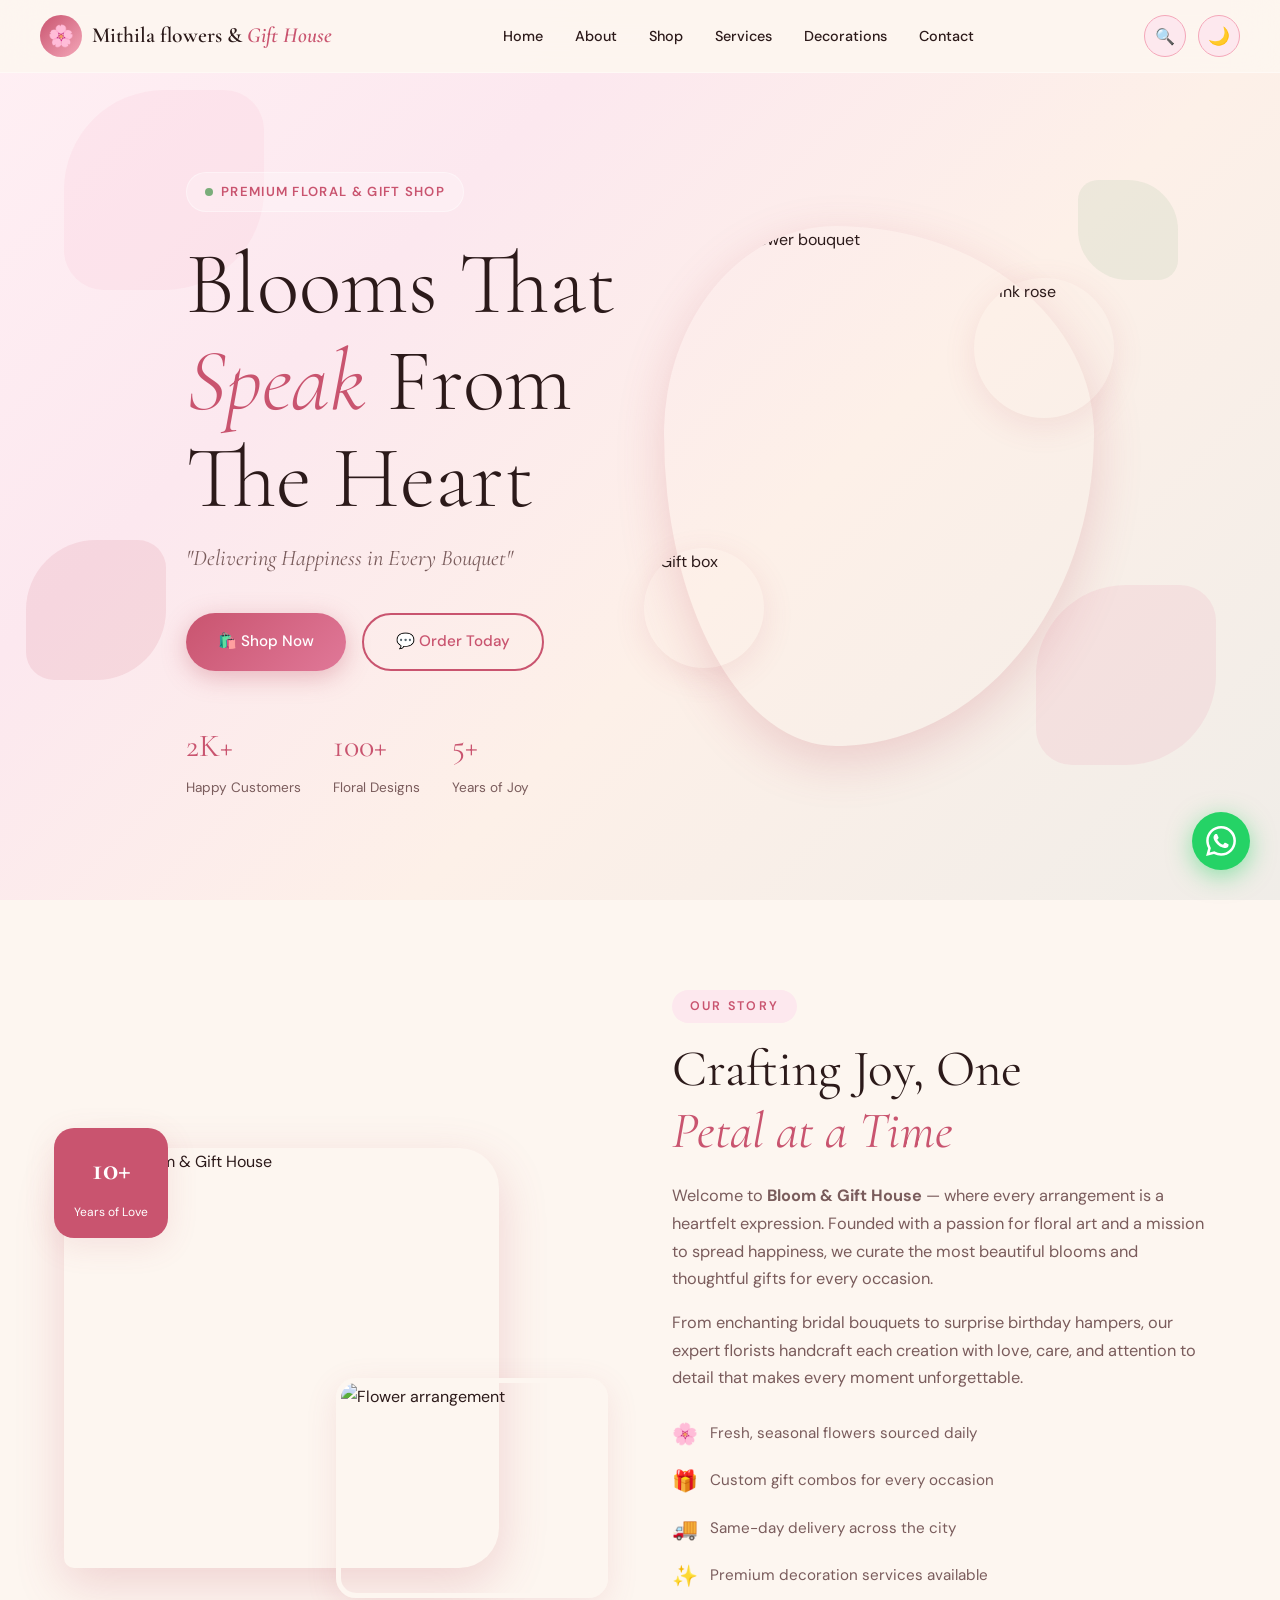
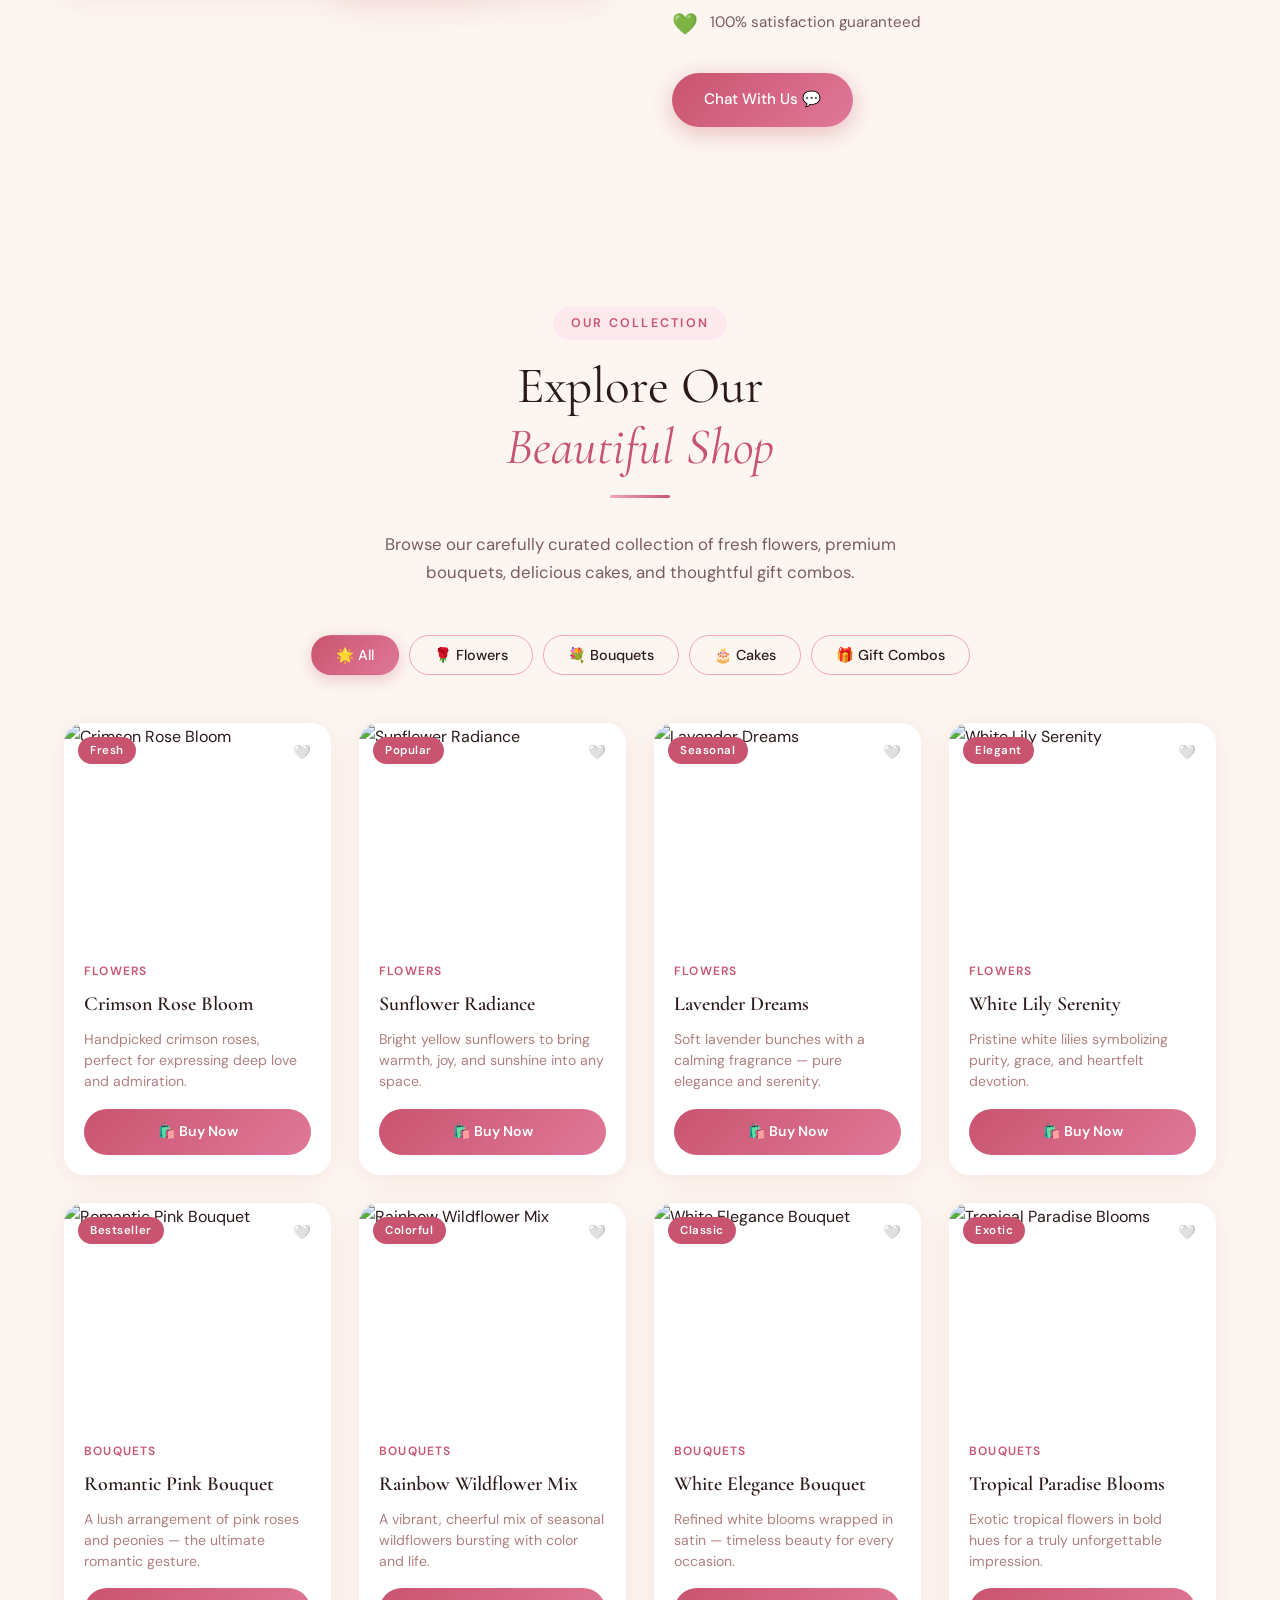
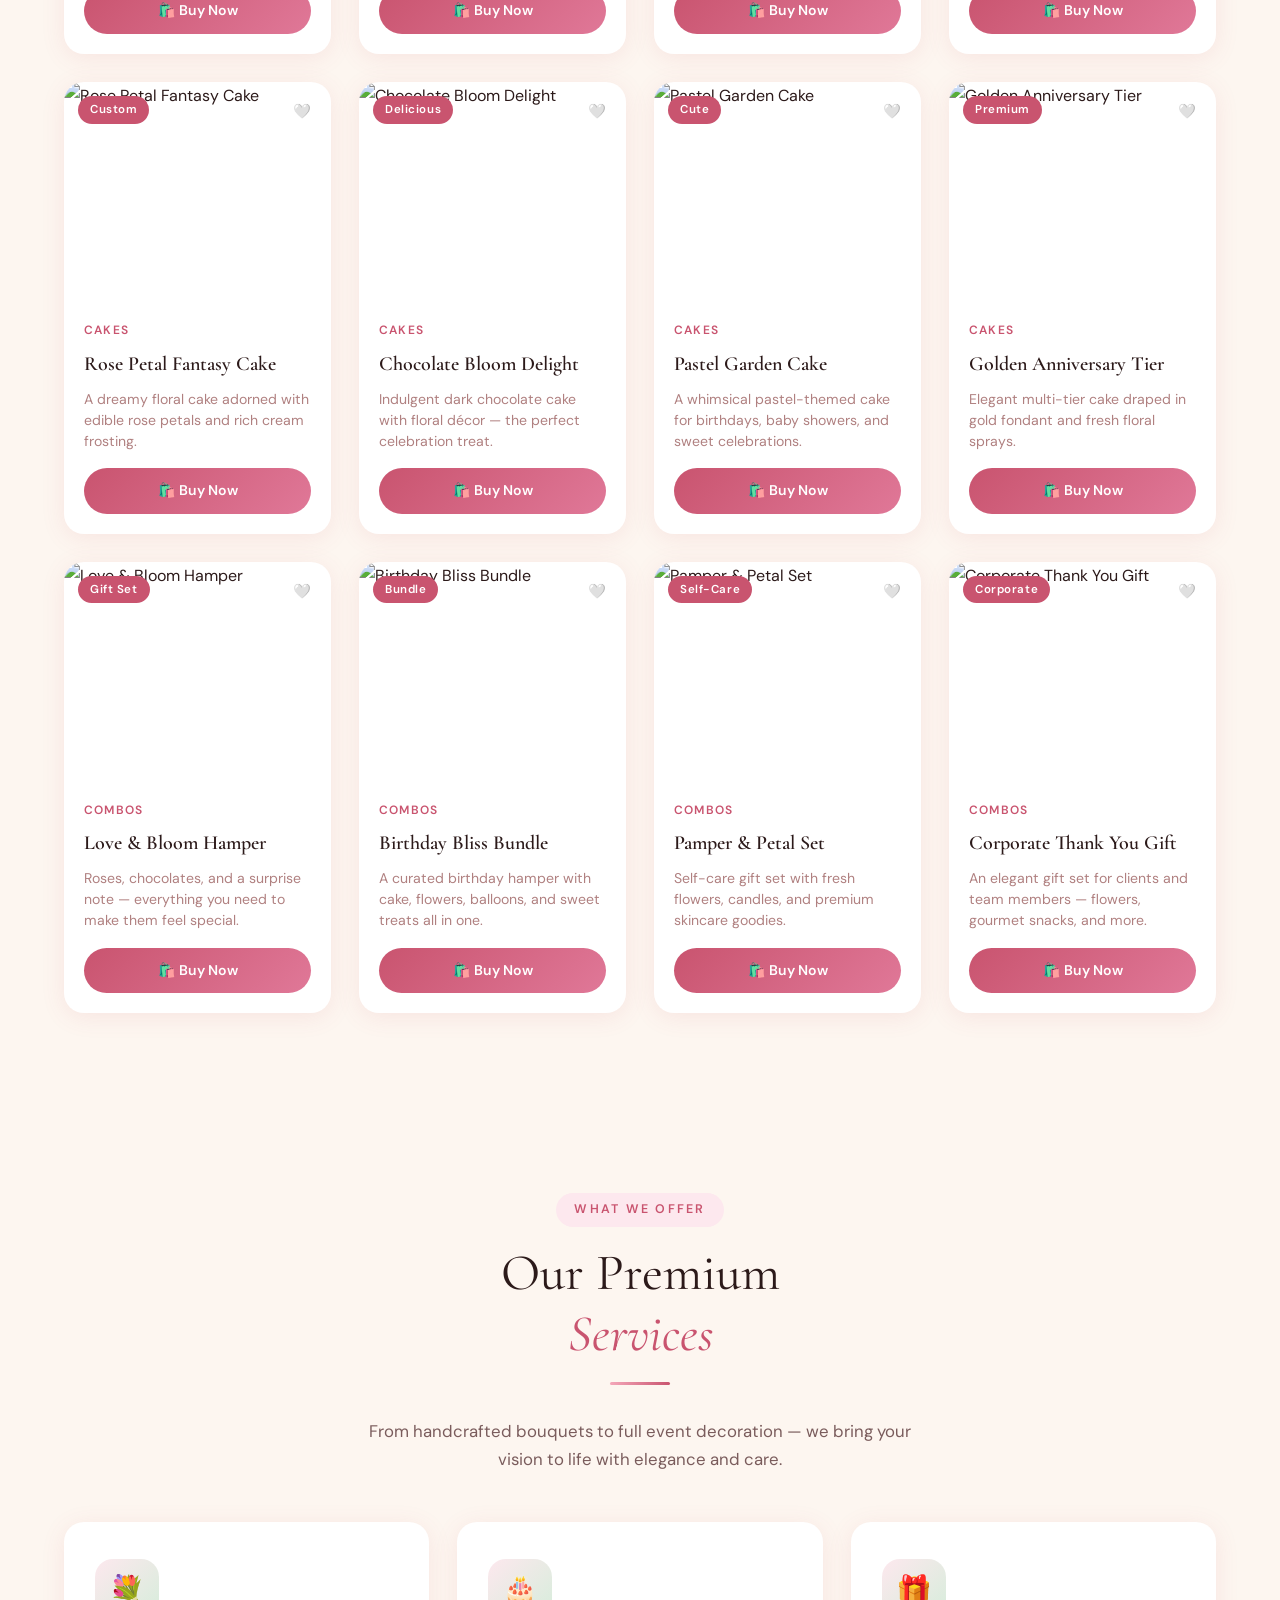
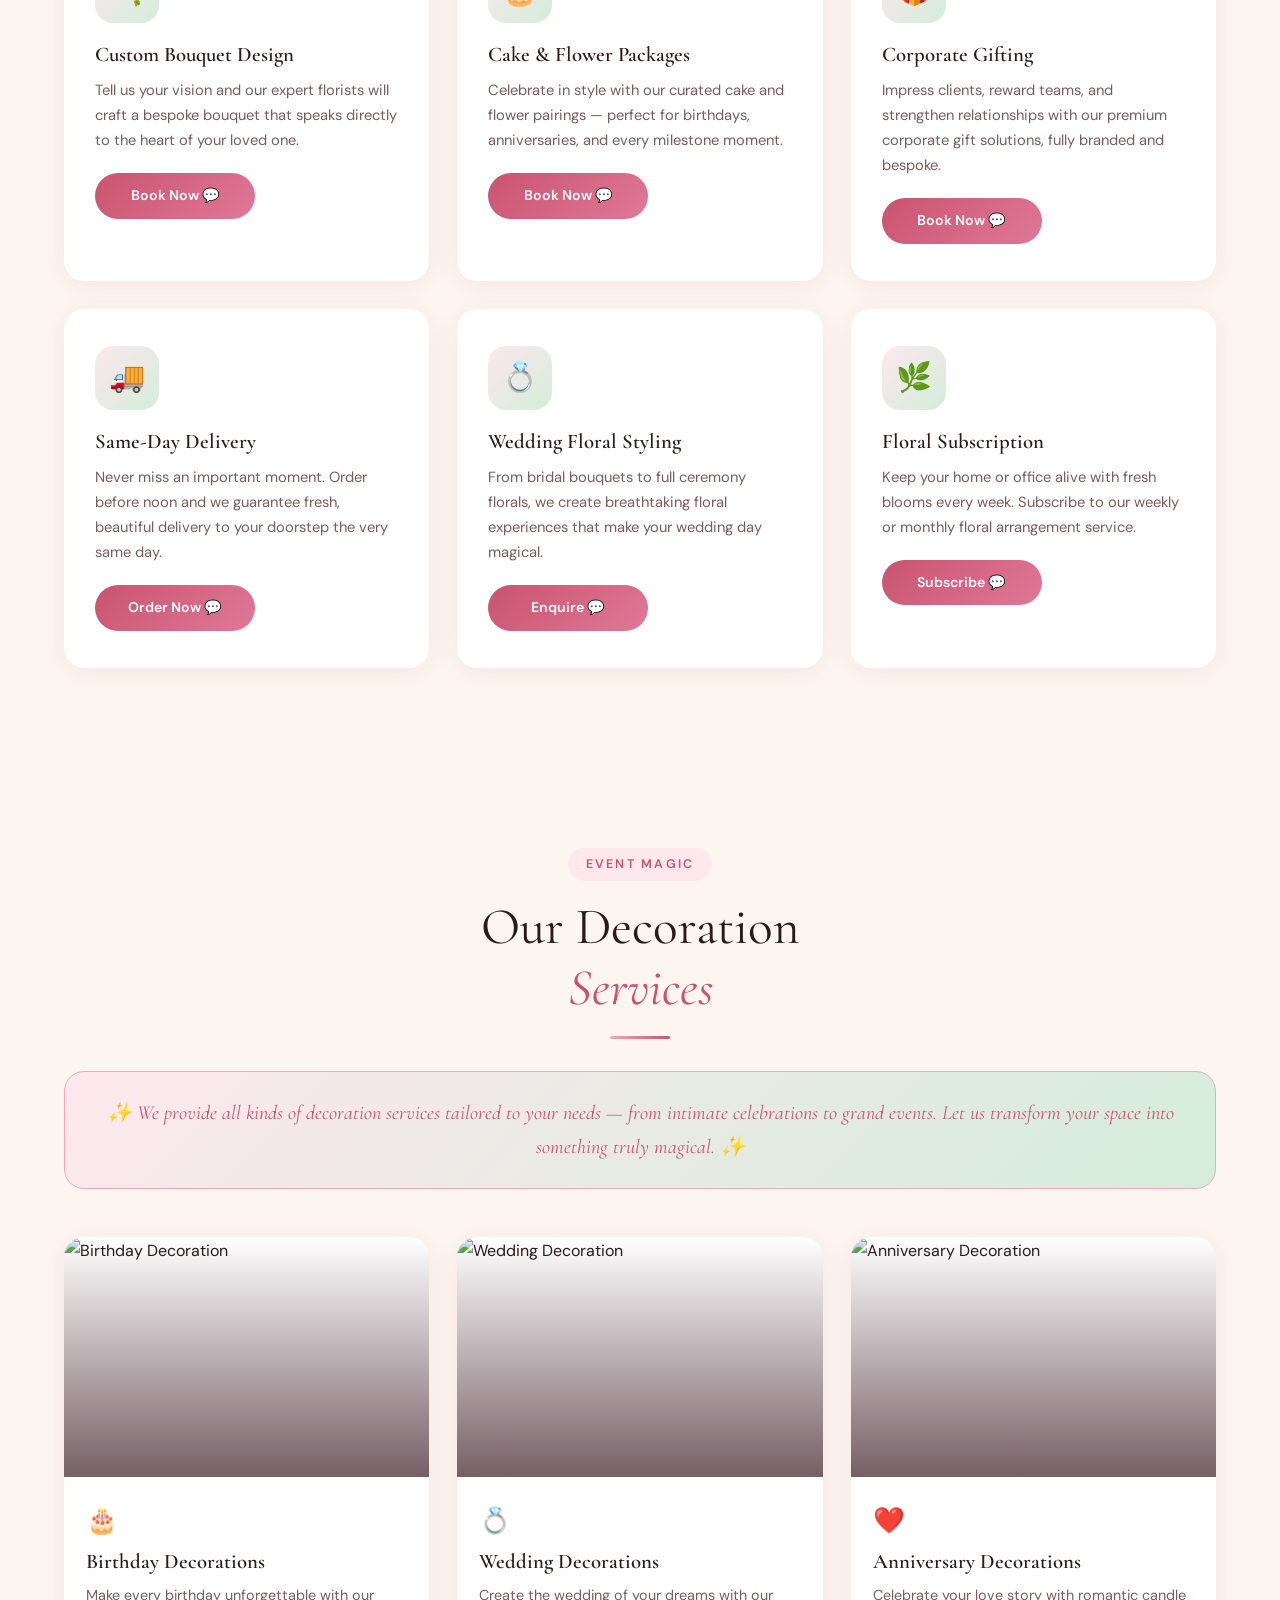
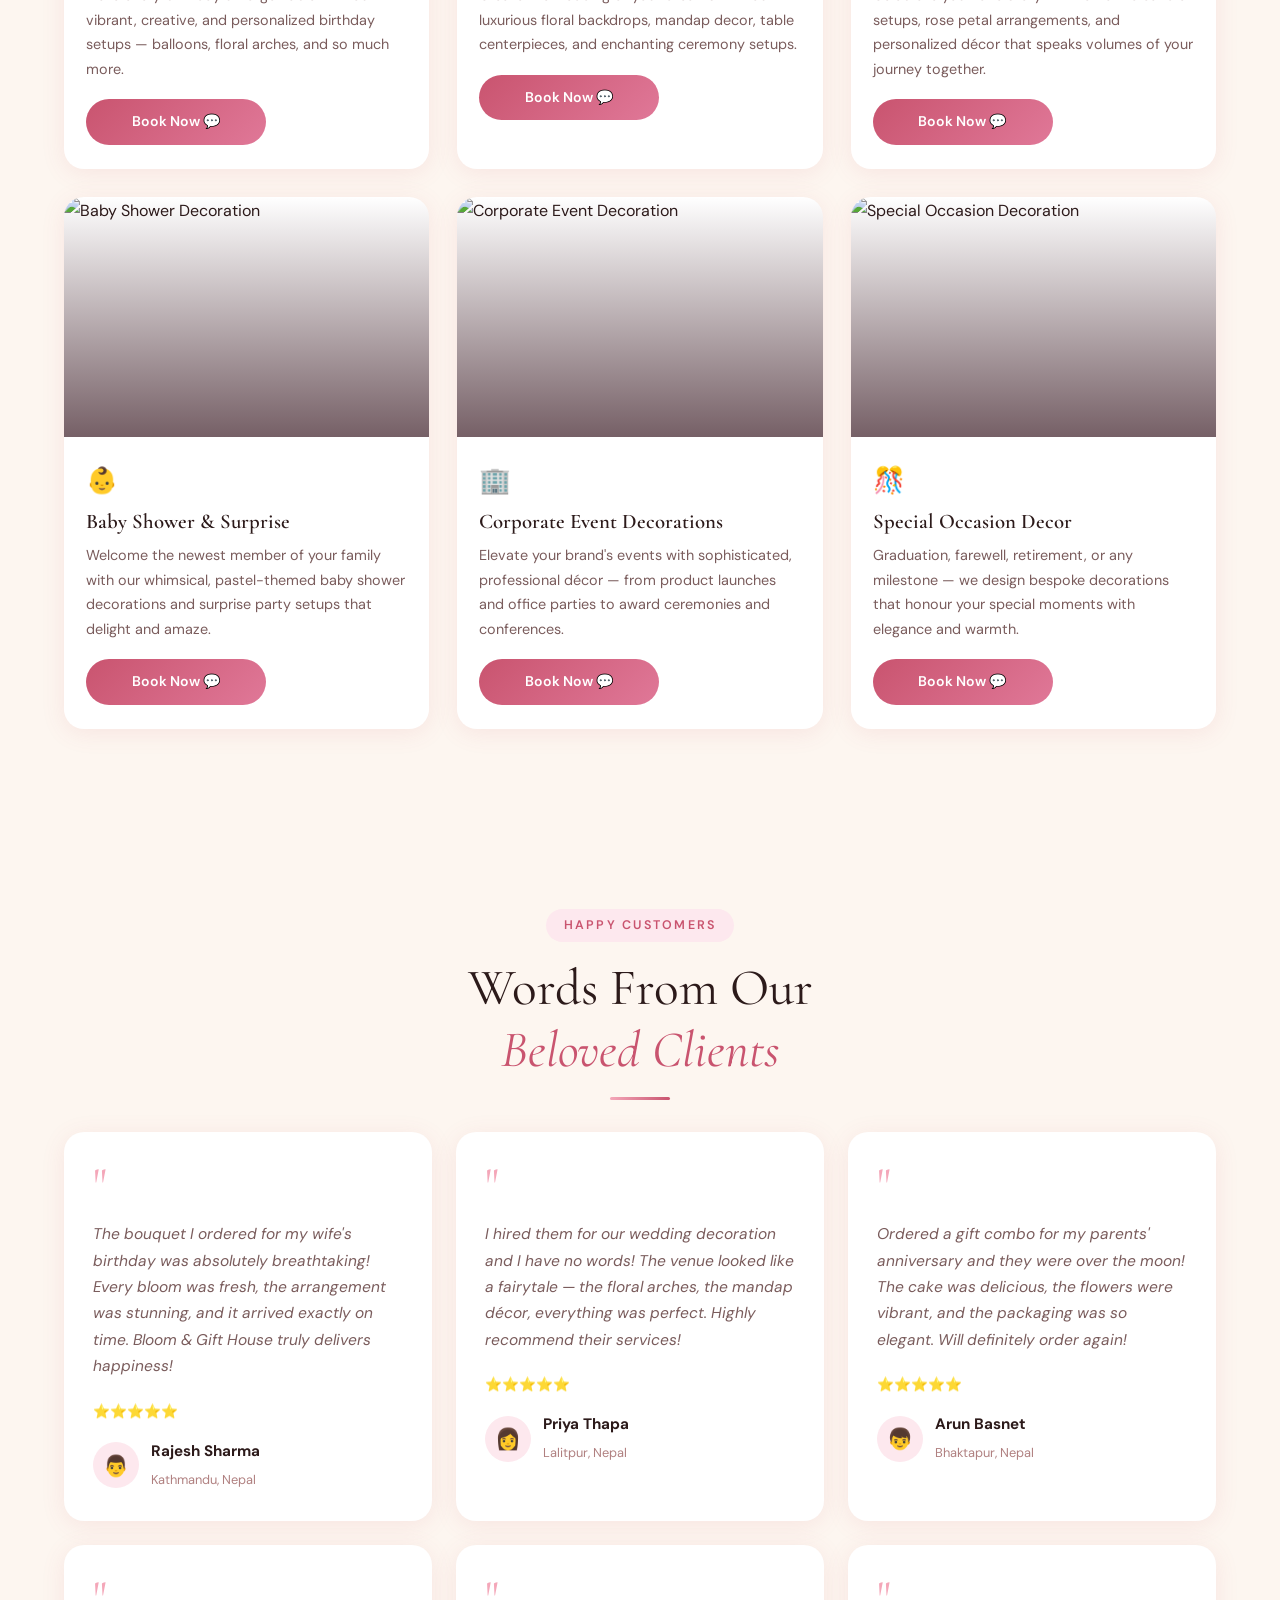
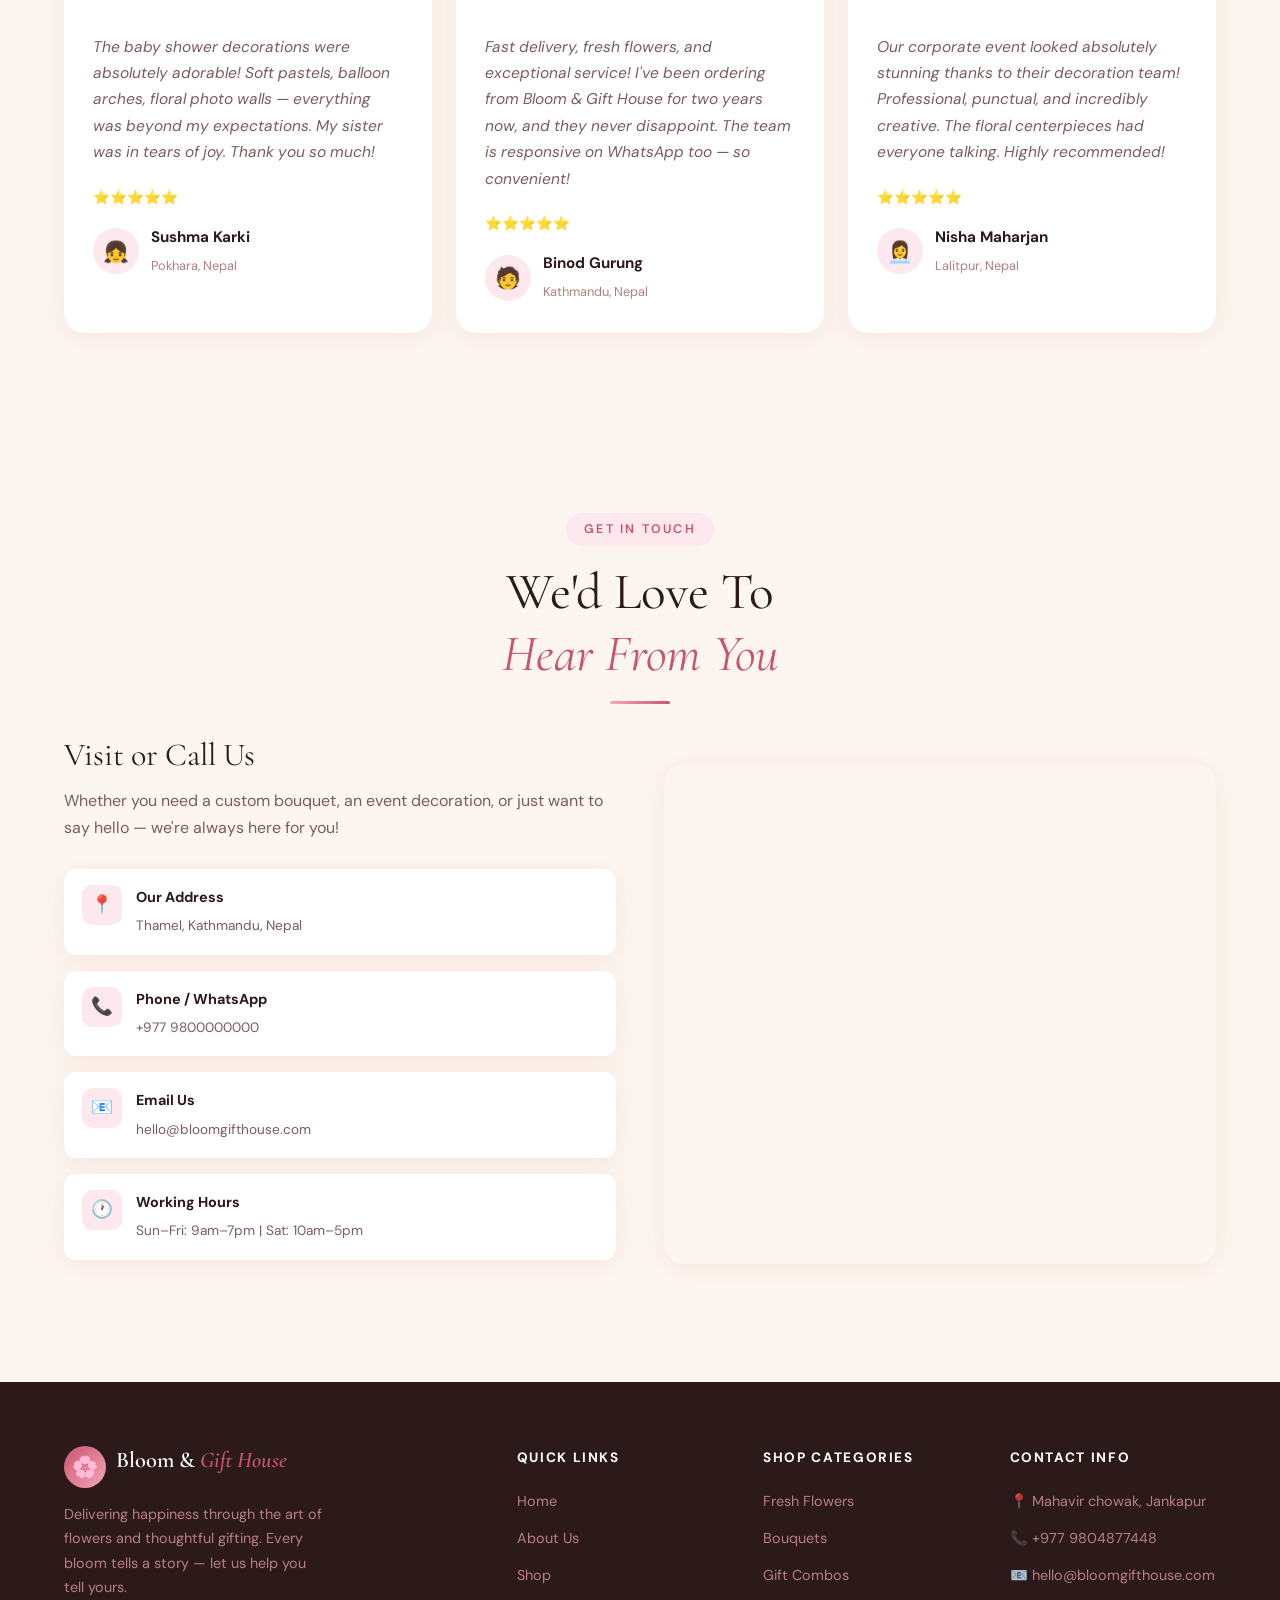
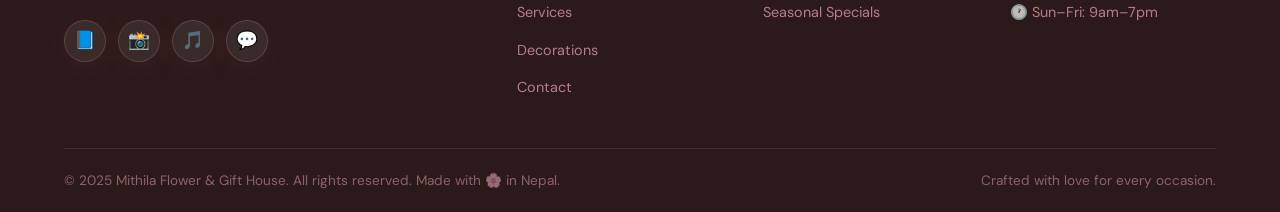
==== index.html @ 3cdea863 "Create index.html" ====
<!DOCTYPE html>
<html lang="en" data-theme="light">
<head>
<meta charset="UTF-8">
<meta name="viewport" content="width=device-width, initial-scale=1.0">
<meta name="description" content="Bloom & Gift House – Premium flowers, bouquets, cakes, gift combos, and decoration services. Delivering Happiness in Every Bouquet.">
<meta name="keywords" content="flowers, bouquets, gifts, cakes, decoration, birthday, wedding, anniversary, Nepal">
<meta name="author" content="Bloom & Gift House">
<title>Bloom & Gift House | Delivering Happiness in Every Bouquet</title>
<link rel="preconnect" href="https://fonts.googleapis.com">
<link href="https://fonts.googleapis.com/css2?family=Cormorant+Garamond:ital,wght@0,300;0,400;0,600;1,300;1,400&family=DM+Sans:wght@300;400;500;600&display=swap" rel="stylesheet">
<style>
/* ========== CSS VARIABLES ========== */
:root {
  --pink: #f4a7b9;
  --pink-dark: #e07898;
  --pink-light: #fde8ee;
  --rose: #c9546f;
  --rose-deep: #a03050;
  --green: #7aad7a;
  --green-light: #d4edda;
  --green-dark: #4e8b4e;
  --cream: #fdf6f0;
  --white: #ffffff;
  --text: #2c1a1a;
  --text-muted: #7a5c5c;
  --text-light: #b08080;
  --glass: rgba(255,255,255,0.25);
  --glass-border: rgba(255,255,255,0.4);
  --shadow-soft: 0 8px 32px rgba(192,80,100,0.12);
  --shadow-card: 0 4px 24px rgba(192,80,100,0.10);
  --shadow-hover: 0 16px 48px rgba(192,80,100,0.22);
  --radius: 20px;
  --radius-sm: 12px;
  --transition: 0.35s cubic-bezier(0.4,0,0.2,1);
  --nav-bg: rgba(253,246,240,0.88);
  --section-bg: #fdf6f0;
  --card-bg: #ffffff;
  --footer-bg: #2c1a1a;
  --footer-text: #f4a7b9;
  --input-bg: #fff;
  --input-border: #f4a7b9;
}
[data-theme="dark"] {
  --cream: #1a0f0f;
  --white: #231515;
  --text: #fde8ee;
  --text-muted: #e0b0b8;
  --text-light: #c08080;
  --glass: rgba(40,10,20,0.45);
  --glass-border: rgba(244,167,185,0.18);
  --shadow-soft: 0 8px 32px rgba(0,0,0,0.4);
  --shadow-card: 0 4px 24px rgba(0,0,0,0.35);
  --shadow-hover: 0 16px 48px rgba(0,0,0,0.5);
  --nav-bg: rgba(26,15,15,0.92);
  --section-bg: #1e1010;
  --card-bg: #2a1515;
  --footer-bg: #100808;
  --footer-text: #f4a7b9;
  --input-bg: #2a1515;
  --input-border: #c9546f;
  --pink-light: #3a1520;
  --green-light: #1a2e1a;
}

/* ========== RESET & BASE ========== */
*, *::before, *::after { box-sizing: border-box; margin: 0; padding: 0; }
html { scroll-behavior: smooth; font-size: 16px; }
body {
  font-family: 'DM Sans', sans-serif;
  background: var(--cream);
  color: var(--text);
  line-height: 1.7;
  transition: background var(--transition), color var(--transition);
  overflow-x: hidden;
}
img { max-width: 100%; height: auto; display: block; }
a { text-decoration: none; color: inherit; }
button { cursor: pointer; border: none; outline: none; font-family: inherit; }

/* ========== TYPOGRAPHY ========== */
h1,h2,h3,h4 { font-family: 'Cormorant Garamond', serif; line-height: 1.2; }
h1 { font-size: clamp(2.8rem, 7vw, 5.5rem); font-weight: 300; }
h2 { font-size: clamp(2rem, 4vw, 3.2rem); font-weight: 400; }
h3 { font-size: clamp(1.4rem, 2.5vw, 2rem); font-weight: 400; }
h4 { font-size: 1.2rem; font-weight: 600; }
p { font-size: 1rem; color: var(--text-muted); }

/* ========== SECTION UTILS ========== */
.section { padding: 90px 0; background: var(--section-bg); transition: background var(--transition); }
.section-alt { background: var(--cream); }
.container { max-width: 1200px; margin: 0 auto; padding: 0 24px; }
.section-tag {
  display: inline-block;
  font-family: 'DM Sans', sans-serif;
  font-size: 0.78rem;
  font-weight: 600;
  letter-spacing: 0.18em;
  text-transform: uppercase;
  color: var(--rose);
  background: var(--pink-light);
  padding: 6px 18px;
  border-radius: 50px;
  margin-bottom: 16px;
}
.section-title { margin-bottom: 16px; }
.section-sub { font-size: 1.05rem; color: var(--text-muted); max-width: 560px; margin: 0 auto 48px; text-align: center; }
.text-center { text-align: center; }
.divider {
  width: 60px; height: 3px;
  background: linear-gradient(90deg, var(--pink), var(--rose));
  border-radius: 2px;
  margin: 16px auto 32px;
}

/* ========== BUTTONS ========== */
.btn {
  display: inline-flex; align-items: center; gap: 8px;
  padding: 14px 32px;
  border-radius: 50px;
  font-family: 'DM Sans', sans-serif;
  font-size: 0.95rem;
  font-weight: 500;
  transition: all var(--transition);
  cursor: pointer;
  border: none;
  white-space: nowrap;
}
.btn-primary {
  background: linear-gradient(135deg, var(--rose), var(--pink-dark));
  color: #fff;
  box-shadow: 0 6px 24px rgba(192,80,100,0.35);
}
.btn-primary:hover {
  transform: translateY(-3px);
  box-shadow: 0 12px 36px rgba(192,80,100,0.45);
}
.btn-outline {
  background: transparent;
  border: 2px solid rgba(255,255,255,0.7);
  color: #fff;
}
.btn-outline:hover {
  background: rgba(255,255,255,0.15);
  transform: translateY(-3px);
}
.btn-green {
  background: linear-gradient(135deg, var(--green-dark), var(--green));
  color: #fff;
  box-shadow: 0 6px 20px rgba(78,139,78,0.3);
}
.btn-green:hover { transform: translateY(-3px); box-shadow: 0 10px 30px rgba(78,139,78,0.4); }

/* ========== NAVBAR ========== */
#navbar {
  position: fixed; top: 0; left: 0; right: 0; z-index: 1000;
  background: var(--nav-bg);
  backdrop-filter: blur(20px);
  -webkit-backdrop-filter: blur(20px);
  border-bottom: 1px solid var(--glass-border);
  transition: all var(--transition);
  padding: 0 24px;
}
.nav-inner {
  max-width: 1200px; margin: 0 auto;
  display: flex; align-items: center; justify-content: space-between;
  height: 72px;
}
.nav-logo {
  display: flex; align-items: center; gap: 10px;
}
.nav-logo-icon {
  width: 42px; height: 42px;
  background: linear-gradient(135deg, var(--rose), var(--pink));
  border-radius: 50%;
  display: flex; align-items: center; justify-content: center;
  font-size: 1.3rem;
}
.nav-logo-text {
  font-family: 'Cormorant Garamond', serif;
  font-size: 1.35rem; font-weight: 600;
  line-height: 1.1;
}
.nav-logo-text span { color: var(--rose); font-style: italic; }
.nav-links {
  display: flex; align-items: center; gap: 4px;
  list-style: none;
}
.nav-links a {
  display: block; padding: 8px 14px;
  font-size: 0.9rem; font-weight: 500;
  color: var(--text);
  border-radius: 8px;
  transition: all 0.2s;
  position: relative;
}
.nav-links a::after {
  content: ''; position: absolute;
  bottom: 4px; left: 50%; right: 50%;
  height: 2px; background: var(--rose);
  border-radius: 1px;
  transition: all 0.25s;
}
.nav-links a:hover::after { left: 14px; right: 14px; }
.nav-links a:hover { color: var(--rose); }
.nav-actions { display: flex; align-items: center; gap: 12px; }
.theme-toggle {
  width: 42px; height: 42px;
  border-radius: 50%;
  border: 1.5px solid var(--pink);
  background: var(--pink-light);
  color: var(--rose);
  font-size: 1.1rem;
  display: flex; align-items: center; justify-content: center;
  transition: all 0.2s;
}
.theme-toggle:hover { background: var(--pink); color: #fff; transform: rotate(20deg); }
.nav-search-btn {
  width: 42px; height: 42px;
  border-radius: 50%;
  border: 1.5px solid var(--pink);
  background: var(--pink-light);
  color: var(--rose);
  font-size: 1rem;
  display: flex; align-items: center; justify-content: center;
  transition: all 0.2s;
}
.nav-search-btn:hover { background: var(--rose); color: #fff; }
.hamburger {
  display: none;
  flex-direction: column; gap: 5px;
  width: 36px; padding: 6px;
  background: none; border: none;
  cursor: pointer;
}
.hamburger span {
  display: block; height: 2px; background: var(--text);
  border-radius: 1px; transition: all 0.3s;
}
.mobile-menu {
  display: none;
  flex-direction: column;
  background: var(--nav-bg);
  backdrop-filter: blur(20px);
  border-top: 1px solid var(--glass-border);
  padding: 16px 24px 20px;
  gap: 4px;
}
.mobile-menu a {
  padding: 10px 0;
  font-size: 1rem; font-weight: 500;
  color: var(--text);
  border-bottom: 1px solid var(--pink-light);
}
.mobile-menu.open { display: flex; }

/* ========== SEARCH OVERLAY ========== */
.search-overlay {
  position: fixed; inset: 0; z-index: 2000;
  background: rgba(44,26,26,0.75);
  backdrop-filter: blur(8px);
  display: flex; align-items: flex-start; justify-content: center;
  padding-top: 120px;
  opacity: 0; pointer-events: none;
  transition: opacity 0.3s;
}
.search-overlay.open { opacity: 1; pointer-events: all; }
.search-box {
  background: var(--card-bg);
  border-radius: var(--radius);
  padding: 32px;
  width: 90%; max-width: 600px;
  box-shadow: var(--shadow-hover);
  transform: translateY(-20px);
  transition: transform 0.3s;
}
.search-overlay.open .search-box { transform: translateY(0); }
.search-box h3 { margin-bottom: 16px; color: var(--text); font-size: 1.6rem; }
.search-input-wrap { position: relative; }
.search-input-wrap input {
  width: 100%; padding: 14px 50px 14px 20px;
  border: 2px solid var(--input-border);
  border-radius: 50px;
  background: var(--input-bg);
  color: var(--text);
  font-size: 1rem; font-family: inherit;
  outline: none;
  transition: border 0.2s;
}
.search-input-wrap input:focus { border-color: var(--rose); }
.search-input-wrap button {
  position: absolute; right: 6px; top: 50%; transform: translateY(-50%);
  background: var(--rose); color: #fff;
  border: none; border-radius: 50%;
  width: 38px; height: 38px;
  display: flex; align-items: center; justify-content: center;
}
.search-close {
  display: block; margin: 16px auto 0;
  background: var(--pink-light); color: var(--rose);
  border: none; border-radius: 50px;
  padding: 8px 24px; font-size: 0.9rem;
  font-family: inherit; cursor: pointer;
}

/* ========== HERO ========== */
#hero {
  min-height: 100vh;
  position: relative;
  display: flex; align-items: center;
  overflow: hidden;
  padding-top: 72px;
}
.hero-bg {
  position: absolute; inset: 0;
  background: linear-gradient(135deg, #fff0f4 0%, #fce8ef 30%, #fdf0e8 60%, #f0ede8 100%);
  z-index: 0;
}
[data-theme="dark"] .hero-bg {
  background: linear-gradient(135deg, #2a0f18 0%, #1e0c14 40%, #1a0f0a 100%);
}
.hero-petal {
  position: absolute;
  border-radius: 50% 20% 50% 20%;
  opacity: 0.12;
  animation: float 8s ease-in-out infinite;
}
.hero-petal:nth-child(1) { width: 200px; height: 200px; background: var(--pink); top: 10%; left: 5%; animation-delay: 0s; }
.hero-petal:nth-child(2) { width: 140px; height: 140px; background: var(--rose); top: 60%; left: 2%; animation-delay: 2s; }
.hero-petal:nth-child(3) { width: 100px; height: 100px; background: var(--green); top: 20%; right: 8%; animation-delay: 1s; border-radius: 20% 50% 20% 50%; }
.hero-petal:nth-child(4) { width: 180px; height: 180px; background: var(--pink-dark); bottom: 15%; right: 5%; animation-delay: 3s; }
@keyframes float {
  0%,100% { transform: translateY(0) rotate(0deg); }
  50% { transform: translateY(-24px) rotate(8deg); }
}
.hero-inner {
  position: relative; z-index: 1;
  max-width: 1200px; margin: 0 auto; padding: 0 24px;
  display: grid; grid-template-columns: 1fr 1fr;
  align-items: center; gap: 48px;
  min-height: calc(100vh - 72px);
}
.hero-content { animation: fadeUp 0.9s ease both; }
@keyframes fadeUp {
  from { opacity: 0; transform: translateY(40px); }
  to { opacity: 1; transform: translateY(0); }
}
.hero-badge {
  display: inline-flex; align-items: center; gap: 8px;
  background: var(--glass);
  border: 1px solid var(--glass-border);
  backdrop-filter: blur(10px);
  border-radius: 50px;
  padding: 8px 18px;
  font-size: 0.82rem; font-weight: 600;
  letter-spacing: 0.1em; text-transform: uppercase;
  color: var(--rose);
  margin-bottom: 24px;
}
.hero-badge .dot { width: 8px; height: 8px; background: var(--green); border-radius: 50%; animation: pulse 2s infinite; }
@keyframes pulse { 0%,100% { transform: scale(1); opacity: 1; } 50% { transform: scale(1.4); opacity: 0.6; } }
.hero-title {
  font-size: clamp(3rem, 7vw, 5.5rem);
  font-weight: 300;
  line-height: 1.1;
  margin-bottom: 12px;
  color: var(--text);
}
.hero-title em { font-style: italic; color: var(--rose); }
.hero-tagline {
  font-size: clamp(1.1rem, 2.5vw, 1.4rem);
  font-family: 'Cormorant Garamond', serif;
  font-style: italic;
  color: var(--text-muted);
  margin-bottom: 36px;
}
.hero-ctas { display: flex; gap: 16px; flex-wrap: wrap; margin-bottom: 48px; }
.hero-stats {
  display: flex; gap: 32px;
}
.hero-stat strong {
  display: block;
  font-family: 'Cormorant Garamond', serif;
  font-size: 2rem; font-weight: 400;
  color: var(--rose);
}
.hero-stat span { font-size: 0.85rem; color: var(--text-muted); }
.hero-visual {
  position: relative;
  animation: fadeUp 0.9s 0.2s ease both;
}
.hero-img-main {
  width: 100%; height: 520px;
  border-radius: 40% 60% 60% 40% / 40% 40% 60% 60%;
  object-fit: cover;
  box-shadow: var(--shadow-hover);
  animation: morphShape 10s ease-in-out infinite;
}
@keyframes morphShape {
  0%,100% { border-radius: 40% 60% 60% 40% / 40% 40% 60% 60%; }
  50% { border-radius: 60% 40% 40% 60% / 60% 60% 40% 40%; }
}
.hero-img-float {
  position: absolute;
  border-radius: var(--radius);
  box-shadow: var(--shadow-soft);
  overflow: hidden;
  animation: floatImg 6s ease-in-out infinite;
}
@keyframes floatImg { 0%,100% { transform: translateY(0); } 50% { transform: translateY(-12px); } }
.hero-img-float.f1 { width: 140px; height: 140px; top: 10%; right: -20px; animation-delay: 0.5s; border-radius: 50%; }
.hero-img-float.f2 { width: 120px; height: 120px; bottom: 15%; left: -20px; animation-delay: 1.5s; border-radius: 50%; }
.hero-img-float img { width: 100%; height: 100%; object-fit: cover; }

/* ========== ABOUT ========== */
#about .about-grid {
  display: grid; grid-template-columns: 1fr 1fr;
  align-items: center; gap: 64px;
}
.about-images { position: relative; }
.about-img-main {
  width: 80%; height: 420px;
  object-fit: cover;
  border-radius: 40px 40px 40px 10px;
  box-shadow: var(--shadow-hover);
}
.about-img-secondary {
  position: absolute;
  width: 50%; height: 220px;
  object-fit: cover;
  border-radius: 20px;
  box-shadow: var(--shadow-soft);
  bottom: -30px; right: 0;
  border: 5px solid var(--section-bg);
}
.about-badge-img {
  position: absolute;
  top: -20px; left: -10px;
  background: var(--rose);
  color: #fff;
  border-radius: 20px;
  padding: 14px 20px;
  text-align: center;
  box-shadow: var(--shadow-soft);
}
.about-badge-img strong { display: block; font-size: 2rem; font-family: 'Cormorant Garamond', serif; }
.about-badge-img span { font-size: 0.75rem; }
.about-content .section-tag { margin-top: 0; }
.about-content h2 { margin-bottom: 20px; }
.about-content p { margin-bottom: 16px; font-size: 1.02rem; }
.about-features { display: flex; flex-direction: column; gap: 12px; margin: 24px 0 32px; }
.about-feature {
  display: flex; align-items: center; gap: 12px;
  font-size: 0.95rem; color: var(--text-muted);
}
.about-feature .ico { font-size: 1.3rem; }

/* ========== SHOP ========== */
#shop { background: var(--cream); }
.shop-tabs {
  display: flex; gap: 10px; justify-content: center;
  flex-wrap: wrap; margin-bottom: 48px;
}
.shop-tab {
  padding: 10px 24px;
  border-radius: 50px;
  border: 1.5px solid var(--pink);
  background: transparent;
  color: var(--text);
  font-size: 0.9rem; font-weight: 500;
  transition: all 0.2s;
  cursor: pointer;
}
.shop-tab.active, .shop-tab:hover {
  background: linear-gradient(135deg, var(--rose), var(--pink-dark));
  color: #fff; border-color: transparent;
  box-shadow: 0 4px 16px rgba(192,80,100,0.3);
}
.products-grid {
  display: grid;
  grid-template-columns: repeat(auto-fill, minmax(260px, 1fr));
  gap: 28px;
}
.product-card {
  background: var(--card-bg);
  border-radius: var(--radius);
  overflow: hidden;
  box-shadow: var(--shadow-card);
  transition: all var(--transition);
  cursor: pointer;
}
.product-card:hover {
  transform: translateY(-8px);
  box-shadow: var(--shadow-hover);
}
.product-img-wrap {
  position: relative; overflow: hidden;
  height: 220px;
}
.product-img-wrap img {
  width: 100%; height: 100%;
  object-fit: cover;
  transition: transform 0.5s ease;
}
.product-card:hover .product-img-wrap img { transform: scale(1.08); }
.product-badge {
  position: absolute; top: 14px; left: 14px;
  background: var(--rose); color: #fff;
  font-size: 0.72rem; font-weight: 600;
  padding: 4px 12px; border-radius: 50px;
  letter-spacing: 0.05em;
}
.product-heart {
  position: absolute; top: 12px; right: 12px;
  width: 34px; height: 34px;
  background: var(--glass);
  backdrop-filter: blur(8px);
  border: 1px solid var(--glass-border);
  border-radius: 50%;
  display: flex; align-items: center; justify-content: center;
  font-size: 0.9rem;
  transition: all 0.2s;
}
.product-heart:hover { background: #ffebeb; transform: scale(1.15); }
.product-body { padding: 18px 20px 20px; }
.product-cat {
  font-size: 0.75rem; font-weight: 600;
  color: var(--rose); text-transform: uppercase;
  letter-spacing: 0.1em; margin-bottom: 6px;
}
.product-name {
  font-family: 'Cormorant Garamond', serif;
  font-size: 1.25rem; font-weight: 600;
  color: var(--text); margin-bottom: 8px;
}
.product-desc { font-size: 0.88rem; color: var(--text-light); margin-bottom: 16px; line-height: 1.5; }
.product-actions { display: flex; gap: 10px; align-items: center; }
.btn-buy {
  flex: 1;
  background: linear-gradient(135deg, var(--rose), var(--pink-dark));
  color: #fff;
  border: none; border-radius: 50px;
  padding: 11px 20px;
  font-size: 0.88rem; font-weight: 600;
  font-family: inherit;
  display: flex; align-items: center; justify-content: center; gap: 6px;
  transition: all 0.25s;
}
.btn-buy:hover { transform: translateY(-2px); box-shadow: 0 6px 20px rgba(192,80,100,0.4); }

/* ========== SERVICES ========== */
#services .services-grid {
  display: grid;
  grid-template-columns: repeat(auto-fill, minmax(300px, 1fr));
  gap: 28px;
}
.service-card {
  background: var(--card-bg);
  border-radius: var(--radius);
  padding: 36px 30px;
  box-shadow: var(--shadow-card);
  border: 1px solid transparent;
  transition: all var(--transition);
  position: relative; overflow: hidden;
}
.service-card::before {
  content: '';
  position: absolute; inset: 0;
  background: linear-gradient(135deg, var(--pink-light), transparent);
  opacity: 0; transition: opacity 0.3s;
}
.service-card:hover { transform: translateY(-6px); border-color: var(--pink); box-shadow: var(--shadow-hover); }
.service-card:hover::before { opacity: 1; }
.service-icon {
  width: 64px; height: 64px;
  background: linear-gradient(135deg, var(--pink-light), var(--green-light));
  border-radius: 18px;
  display: flex; align-items: center; justify-content: center;
  font-size: 1.8rem; margin-bottom: 20px;
  position: relative; z-index: 1;
}
.service-card h4 {
  font-family: 'Cormorant Garamond', serif;
  font-size: 1.3rem; font-weight: 600;
  color: var(--text); margin-bottom: 10px;
  position: relative; z-index: 1;
}
.service-card p { font-size: 0.92rem; position: relative; z-index: 1; margin-bottom: 20px; }
.service-card .btn-buy { max-width: 160px; position: relative; z-index: 1; }

/* ========== DECORATIONS ========== */
#decorations { background: var(--cream); }
.decor-highlight {
  text-align: center;
  background: linear-gradient(135deg, var(--pink-light), var(--green-light));
  border-radius: var(--radius);
  padding: 24px 32px;
  margin-bottom: 48px;
  border: 1.5px solid var(--pink);
}
.decor-highlight p {
  font-family: 'Cormorant Garamond', serif;
  font-size: 1.25rem; font-weight: 400;
  font-style: italic;
  color: var(--rose);
  margin: 0;
}
.decorations-grid {
  display: grid;
  grid-template-columns: repeat(auto-fill, minmax(300px, 1fr));
  gap: 28px;
}
.decor-card {
  border-radius: var(--radius);
  overflow: hidden;
  box-shadow: var(--shadow-card);
  background: var(--card-bg);
  transition: all var(--transition);
  position: relative;
}
.decor-card:hover { transform: translateY(-8px); box-shadow: var(--shadow-hover); }
.decor-img {
  height: 240px; overflow: hidden; position: relative;
}
.decor-img img { width: 100%; height: 100%; object-fit: cover; transition: transform 0.6s ease; }
.decor-card:hover .decor-img img { transform: scale(1.1); }
.decor-img-overlay {
  position: absolute; inset: 0;
  background: linear-gradient(to top, rgba(44,10,20,0.65), transparent);
}
.decor-body { padding: 22px 22px 24px; }
.decor-icon { font-size: 1.6rem; margin-bottom: 8px; }
.decor-body h4 {
  font-family: 'Cormorant Garamond', serif;
  font-size: 1.3rem; color: var(--text); margin-bottom: 8px;
}
.decor-body p { font-size: 0.9rem; margin-bottom: 18px; }
.decor-body .btn-buy { max-width: 180px; }

/* ========== TESTIMONIALS ========== */
#testimonials { background: var(--section-bg); }
.testimonials-grid {
  display: grid;
  grid-template-columns: repeat(auto-fill, minmax(300px, 1fr));
  gap: 24px;
}
.testi-card {
  background: var(--card-bg);
  border-radius: var(--radius);
  padding: 28px;
  box-shadow: var(--shadow-card);
  border: 1px solid var(--glass-border);
  transition: all var(--transition);
  position: relative;
}
.testi-card:hover { transform: translateY(-4px); box-shadow: var(--shadow-hover); }
.testi-quote {
  font-size: 3rem; line-height: 1;
  color: var(--pink); margin-bottom: 12px;
  font-family: 'Cormorant Garamond', serif;
}
.testi-text {
  font-size: 0.97rem; color: var(--text-muted);
  font-style: italic; margin-bottom: 20px;
  line-height: 1.7;
}
.testi-stars { color: #f59e0b; font-size: 0.85rem; margin-bottom: 16px; }
.testi-author { display: flex; align-items: center; gap: 12px; }
.testi-avatar {
  width: 46px; height: 46px; border-radius: 50%;
  overflow: hidden; background: var(--pink-light);
  display: flex; align-items: center; justify-content: center;
  font-size: 1.3rem;
}
.testi-author-info strong { display: block; color: var(--text); font-size: 0.95rem; }
.testi-author-info span { font-size: 0.8rem; color: var(--text-light); }

/* ========== CONTACT ========== */
#contact { background: var(--cream); }
.contact-grid {
  display: grid; grid-template-columns: 1fr 1fr;
  gap: 48px; align-items: start;
}
.contact-info h3 { margin-bottom: 12px; }
.contact-info p { margin-bottom: 28px; }
.contact-details { display: flex; flex-direction: column; gap: 16px; margin-bottom: 32px; }
.contact-item {
  display: flex; align-items: flex-start; gap: 14px;
  padding: 16px 18px;
  background: var(--card-bg);
  border-radius: var(--radius-sm);
  box-shadow: var(--shadow-card);
}
.contact-item .icon {
  width: 40px; height: 40px; flex-shrink: 0;
  background: var(--pink-light);
  border-radius: 10px;
  display: flex; align-items: center; justify-content: center;
  font-size: 1.1rem;
}
.contact-item-text strong { display: block; font-size: 0.9rem; color: var(--text); margin-bottom: 2px; }
.contact-item-text span { font-size: 0.85rem; color: var(--text-muted); }
.social-links { display: flex; gap: 12px; flex-wrap: wrap; }
.social-link {
  width: 42px; height: 42px;
  border-radius: 50%;
  background: var(--card-bg);
  box-shadow: var(--shadow-card);
  display: flex; align-items: center; justify-content: center;
  font-size: 1.1rem;
  transition: all 0.2s;
  border: 1.5px solid var(--pink-light);
}
.social-link:hover { background: var(--rose); color: #fff; transform: translateY(-3px); border-color: var(--rose); }
.map-wrap {
  border-radius: var(--radius);
  overflow: hidden;
  box-shadow: var(--shadow-card);
  height: 500px; margin-top: 28px;
}
.map-wrap iframe { width: 100%; height: 100%; border: none; }
.contact-form-wrap {
  background: var(--card-bg);
  border-radius: var(--radius);
  padding: 36px;
  box-shadow: var(--shadow-card);
}
.contact-form-wrap h3 { margin-bottom: 24px; }
.form-group { margin-bottom: 20px; }
.form-row { display: grid; grid-template-columns: 1fr 1fr; gap: 16px; }
.form-group label {
  display: block; font-size: 0.85rem; font-weight: 600;
  color: var(--text); margin-bottom: 8px;
}
.form-group input, .form-group textarea, .form-group select {
  width: 100%; padding: 12px 16px;
  border: 1.5px solid var(--input-border);
  border-radius: var(--radius-sm);
  background: var(--input-bg);
  color: var(--text);
  font-size: 0.95rem; font-family: inherit;
  outline: none; transition: border 0.2s;
}
.form-group input:focus, .form-group textarea:focus, .form-group select:focus {
  border-color: var(--rose); box-shadow: 0 0 0 3px rgba(192,80,100,0.1);
}
.form-group textarea { resize: vertical; min-height: 120px; }

/* ========== NEWSLETTER ========== */
#newsletter {
  background: linear-gradient(135deg, var(--rose) 0%, var(--pink-dark) 50%, var(--pink) 100%);
  padding: 70px 0;
  text-align: center;
}
#newsletter h2 { color: #fff; margin-bottom: 10px; }
#newsletter p { color: rgba(255,255,255,0.85); margin-bottom: 32px; }
.newsletter-form {
  display: flex; gap: 12px; justify-content: center;
  max-width: 480px; margin: 0 auto;
}
.newsletter-form input {
  flex: 1; padding: 14px 20px;
  border: none; border-radius: 50px;
  font-size: 0.95rem; font-family: inherit;
  outline: none; background: rgba(255,255,255,0.95);
}
.newsletter-form button {
  background: var(--text); color: var(--cream);
  border: none; border-radius: 50px;
  padding: 14px 28px; font-size: 0.95rem; font-weight: 600;
  font-family: inherit; cursor: pointer; white-space: nowrap;
  transition: all 0.2s;
}
.newsletter-form button:hover { background: #fff; color: var(--rose); }

/* ========== FOOTER ========== */
footer {
  background: var(--footer-bg);
  color: var(--footer-text);
  padding: 64px 0 0;
}
.footer-grid {
  display: grid;
  grid-template-columns: 2fr 1fr 1fr 1fr;
  gap: 40px; margin-bottom: 48px;
}
.footer-brand .nav-logo-text { color: #fff; margin-bottom: 12px; font-size: 1.4rem; }
.footer-brand p { color: rgba(244,167,185,0.7); font-size: 0.9rem; max-width: 260px; margin-bottom: 20px; }
.footer-brand .social-links .social-link {
  background: rgba(255,255,255,0.07);
  border-color: rgba(244,167,185,0.2);
  color: var(--footer-text);
}
.footer-brand .social-links .social-link:hover { background: var(--rose); border-color: var(--rose); color: #fff; }
.footer-col h5 {
  font-size: 0.85rem; font-weight: 700;
  letter-spacing: 0.12em; text-transform: uppercase;
  color: #fff; margin-bottom: 18px;
}
.footer-col ul { list-style: none; display: flex; flex-direction: column; gap: 10px; }
.footer-col ul li a {
  color: rgba(244,167,185,0.7);
  font-size: 0.9rem; transition: color 0.2s;
}
.footer-col ul li a:hover { color: var(--footer-text); }
.footer-bottom {
  border-top: 1px solid rgba(244,167,185,0.12);
  padding: 20px 0;
  display: flex; align-items: center; justify-content: space-between;
  flex-wrap: wrap; gap: 12px;
}
.footer-bottom p { color: rgba(244,167,185,0.5); font-size: 0.85rem; margin: 0; }

/* ========== WHATSAPP FLOAT ========== */
.whatsapp-float {
  position: fixed; bottom: 30px; right: 30px; z-index: 999;
  width: 58px; height: 58px;
  background: #25D366;
  border-radius: 50%;
  display: flex; align-items: center; justify-content: center;
  box-shadow: 0 6px 24px rgba(37,211,102,0.5);
  transition: all 0.3s;
  animation: bounce 3s ease-in-out infinite;
  cursor: pointer;
}
@keyframes bounce { 0%,100% { transform: translateY(0); } 50% { transform: translateY(-8px); } }
.whatsapp-float:hover { transform: scale(1.12) !important; box-shadow: 0 10px 36px rgba(37,211,102,0.65); animation-play-state: paused; }
.whatsapp-float svg { width: 30px; height: 30px; fill: #fff; }
.whatsapp-tooltip {
  position: absolute; right: 72px; top: 50%; transform: translateY(-50%);
  background: #25D366; color: #fff;
  padding: 6px 14px; border-radius: 50px;
  font-size: 0.82rem; font-weight: 600; white-space: nowrap;
  opacity: 0; pointer-events: none; transition: opacity 0.2s;
}
.whatsapp-float:hover .whatsapp-tooltip { opacity: 1; }

/* ========== SCROLL TO TOP ========== */
.scroll-top {
  position: fixed; bottom: 30px; left: 30px; z-index: 999;
  width: 46px; height: 46px;
  background: linear-gradient(135deg, var(--rose), var(--pink-dark));
  color: #fff; border: none; border-radius: 50%;
  display: flex; align-items: center; justify-content: center;
  font-size: 1.1rem; cursor: pointer;
  box-shadow: var(--shadow-soft);
  opacity: 0; pointer-events: none;
  transition: all 0.3s;
}
.scroll-top.visible { opacity: 1; pointer-events: all; }
.scroll-top:hover { transform: translateY(-3px); }

/* ========== ANIMATIONS ========== */
.reveal {
  opacity: 0; transform: translateY(30px);
  transition: opacity 0.7s ease, transform 0.7s ease;
}
.reveal.visible { opacity: 1; transform: translateY(0); }
.reveal-left { opacity: 0; transform: translateX(-30px); transition: opacity 0.7s ease, transform 0.7s ease; }
.reveal-left.visible { opacity: 1; transform: translateX(0); }
.reveal-right { opacity: 0; transform: translateX(30px); transition: opacity 0.7s ease, transform 0.7s ease; }
.reveal-right.visible { opacity: 1; transform: translateX(0); }

/* ========== RESPONSIVE — TABLET ========== */
@media (max-width: 900px) {
  /* NAV */
  .nav-links { display: none; }
  .hamburger { display: flex; }
  .nav-logo-text { font-size: 1.1rem; }

  /* HERO */
  .hero-inner {
    grid-template-columns: 1fr;
    text-align: center;
    min-height: auto;
    padding: 80px 20px 60px;
    gap: 36px;
  }
  .hero-ctas { justify-content: center; }
  .hero-stats { justify-content: center; }
  .hero-visual { max-width: 360px; margin: 0 auto; }
  .hero-img-main { height: 320px; }

  /* ABOUT */
  .about-grid { grid-template-columns: 1fr !important; gap: 40px; }
  .about-images { max-width: 480px; margin: 0 auto; }

  /* CONTACT */
  .contact-grid { grid-template-columns: 1fr; gap: 36px; }

  /* FOOTER */
  .footer-grid { grid-template-columns: 1fr 1fr; gap: 32px; }

  /* SECTIONS */
  .section { padding: 70px 0; }
}

/* ========== RESPONSIVE — MOBILE ========== */
@media (max-width: 600px) {

  /* ── GLOBAL ── */
  .container { padding: 0 16px; }
  .section { padding: 56px 0; }
  .section-sub { font-size: 0.95rem; margin-bottom: 32px; }
  h2 { font-size: 2rem; }
  h3 { font-size: 1.5rem; }

  /* ── NAVBAR ── */
  #navbar { padding: 0 16px; }
  .nav-inner { height: 62px; }
  .nav-logo-icon { width: 34px; height: 34px; font-size: 1rem; }
  .nav-logo-text { font-size: 1rem; }
  .theme-toggle, .nav-search-btn { width: 36px; height: 36px; font-size: 0.95rem; }
  .hamburger { width: 32px; }
  .mobile-menu { padding: 12px 16px 18px; gap: 2px; }
  .mobile-menu a { padding: 12px 0; font-size: 1rem; }

  /* ── HERO ── */
  .hero-inner {
    padding: 76px 16px 48px;
    gap: 28px;
  }
  .hero-badge { font-size: 0.72rem; padding: 6px 14px; }
  .hero-title { font-size: 2.4rem; line-height: 1.15; }
  .hero-tagline { font-size: 1rem; margin-bottom: 28px; }
  .hero-ctas {
    flex-direction: column;
    align-items: center;
    gap: 12px;
  }
  .hero-ctas .btn { width: 100%; max-width: 300px; justify-content: center; font-size: 0.95rem; padding: 13px 24px; }
  .hero-stats {
    gap: 0;
    justify-content: space-around;
    width: 100%;
    background: var(--card-bg);
    border-radius: var(--radius);
    padding: 16px 8px;
    box-shadow: var(--shadow-card);
  }
  .hero-stat strong { font-size: 1.7rem; }
  .hero-stat span { font-size: 0.75rem; }
  .hero-visual { max-width: 280px; }
  .hero-img-main { height: 260px; }
  .hero-img-float.f1, .hero-img-float.f2 { display: none; }

  /* ── ABOUT ── */
  .about-images { max-width: 100%; }
  .about-img-main { width: 100%; height: 280px; border-radius: 24px; }
  .about-img-secondary { display: none; }
  .about-badge-img { top: -14px; left: 8px; padding: 10px 14px; border-radius: 14px; }
  .about-badge-img strong { font-size: 1.5rem; }
  .about-badge-img span { font-size: 0.7rem; }
  .about-content p { font-size: 0.95rem; }
  .about-features { gap: 10px; }
  .about-feature { font-size: 0.9rem; }
  .about-content .btn { width: 100%; justify-content: center; }

  /* ── SHOP ── */
  .shop-tabs {
    gap: 8px;
    justify-content: flex-start;
    overflow-x: auto;
    flex-wrap: nowrap;
    padding-bottom: 8px;
    scrollbar-width: none;
    -webkit-overflow-scrolling: touch;
  }
  .shop-tabs::-webkit-scrollbar { display: none; }
  .shop-tab {
    padding: 9px 18px;
    font-size: 0.82rem;
    white-space: nowrap;
    flex-shrink: 0;
  }
  .products-grid {
    grid-template-columns: repeat(2, 1fr);
    gap: 14px;
  }
  .product-img-wrap { height: 160px; }
  .product-body { padding: 12px 12px 14px; }
  .product-name { font-size: 1rem; margin-bottom: 4px; }
  .product-desc { font-size: 0.78rem; margin-bottom: 10px; display: -webkit-box; -webkit-line-clamp: 2; -webkit-box-orient: vertical; overflow: hidden; }
  .btn-buy { font-size: 0.8rem; padding: 9px 12px; }

  /* ── SERVICES ── */
  .services-grid { grid-template-columns: 1fr; gap: 18px; }
  .service-card { padding: 26px 22px; }
  .service-icon { width: 52px; height: 52px; font-size: 1.5rem; border-radius: 14px; margin-bottom: 14px; }
  .service-card h4 { font-size: 1.15rem; }
  .service-card .btn-buy { max-width: 100%; width: 100%; justify-content: center; }

  /* ── DECORATIONS ── */
  .decor-highlight { padding: 18px 20px; margin-bottom: 32px; }
  .decor-highlight p { font-size: 1rem; }
  .decorations-grid { grid-template-columns: 1fr; gap: 20px; }
  .decor-img { height: 200px; }
  .decor-body { padding: 18px 18px 20px; }
  .decor-body h4 { font-size: 1.15rem; }
  .decor-body .btn-buy { max-width: 100%; width: 100%; justify-content: center; }

  /* ── TESTIMONIALS ── */
  .testimonials-grid { grid-template-columns: 1fr; gap: 18px; }
  .testi-card { padding: 22px 20px; }
  .testi-quote { font-size: 2.4rem; margin-bottom: 8px; }
  .testi-text { font-size: 0.9rem; margin-bottom: 14px; }

  /* ── CONTACT ── */
  .contact-form-wrap { padding: 24px 18px; }
  .form-row { grid-template-columns: 1fr; gap: 0; }
  .form-group input, .form-group textarea, .form-group select { font-size: 0.9rem; padding: 11px 14px; }
  .contact-form-wrap .btn { font-size: 0.92rem; }
  .map-wrap { height: 190px; }
  .social-links { gap: 10px; }
  .social-link { width: 38px; height: 38px; font-size: 1rem; }

  /* ── NEWSLETTER ── */
  #newsletter { padding: 52px 0; }
  #newsletter h2 { font-size: 1.8rem; }
  #newsletter p { font-size: 0.9rem; margin-bottom: 24px; }
  .newsletter-form { flex-direction: column; gap: 10px; padding: 0 8px; }
  .newsletter-form input { border-radius: 50px; text-align: center; }
  .newsletter-form button { border-radius: 50px; }

  /* ── FOOTER ── */
  footer { padding: 48px 0 0; }
  .footer-grid { grid-template-columns: 1fr; gap: 32px; }
  .footer-brand p { max-width: 100%; }
  .footer-bottom {
    flex-direction: column;
    text-align: center;
    gap: 8px;
    padding: 18px 16px;
  }
  .footer-bottom p { font-size: 0.8rem; }

  /* ── FLOATING BUTTONS ── */
  .whatsapp-float { width: 50px; height: 50px; bottom: 20px; right: 16px; }
  .whatsapp-float svg { width: 26px; height: 26px; }
  .whatsapp-tooltip { display: none; }
  .scroll-top { width: 40px; height: 40px; bottom: 20px; left: 16px; font-size: 1rem; }

  /* ── SEARCH OVERLAY ── */
  .search-box { padding: 24px 18px; width: 95%; border-radius: 18px; }
  .search-box h3 { font-size: 1.3rem; }
  .search-input-wrap input { font-size: 0.9rem; padding: 12px 48px 12px 16px; }
}
</style>
</head>
<body>

<!-- ========== NAVBAR ========== -->
<nav id="navbar">
  <div class="nav-inner">
    <a href="#hero" class="nav-logo">
      <div class="nav-logo-icon">🌸</div>
      <div class="nav-logo-text">Mithila flowers &amp; <span>Gift House</span></div>
    </a>
    <ul class="nav-links">
      <li><a href="#hero">Home</a></li>
      <li><a href="#about">About</a></li>
      <li><a href="#shop">Shop</a></li>
      <li><a href="#services">Services</a></li>
      <li><a href="#decorations">Decorations</a></li>
      <li><a href="#contact">Contact</a></li>
    </ul>
    <div class="nav-actions">
      <button class="nav-search-btn" onclick="toggleSearch()" title="Search">🔍</button>
      <button class="theme-toggle" onclick="toggleTheme()" id="themeBtn" title="Toggle Theme">🌙</button>
      <button class="hamburger" onclick="toggleMenu()" id="hamburger" aria-label="Menu">
        <span></span><span></span><span></span>
      </button>
    </div>
  </div>
  <div class="mobile-menu" id="mobileMenu">
    <a href="#hero" onclick="closeMobileMenu()">🏠 Home</a>
    <a href="#about" onclick="closeMobileMenu()">🌿 About Us</a>
    <a href="#shop" onclick="closeMobileMenu()">🛍️ Shop</a>
    <a href="#services" onclick="closeMobileMenu()">✨ Services</a>
    <a href="#decorations" onclick="closeMobileMenu()">🎉 Decorations</a>
    <a href="#contact" onclick="closeMobileMenu()">📞 Contact</a>
  </div>
</nav>

<!-- ========== SEARCH OVERLAY ========== -->
<div class="search-overlay" id="searchOverlay">
  <div class="search-box">
    <h3>🔍 Search Products</h3>
    <div class="search-input-wrap">
      <input type="text" id="searchInput" placeholder="Search flowers, bouquets, gifts…" oninput="handleSearch(this.value)">
      <button onclick="doSearch()">→</button>
    </div>
    <div id="searchResults" style="margin-top:16px; color:var(--text-muted); font-size:0.9rem;"></div>
    <button class="search-close" onclick="toggleSearch()">✕ Close</button>
  </div>
</div>

<!-- ========== HERO ========== -->
<section id="hero">
  <div class="hero-bg">
    <div class="hero-petal"></div>
    <div class="hero-petal"></div>
    <div class="hero-petal"></div>
    <div class="hero-petal"></div>
  </div>
  <div class="hero-inner">
    <div class="hero-content">
      <div class="hero-badge">
        <span class="dot"></span>
        Premium Floral &amp; Gift Shop
      </div>
      <h1 class="hero-title">
        Blooms That<br>
        <em>Speak</em> From<br>
        The Heart
      </h1>
      <p class="hero-tagline">"Delivering Happiness in Every Bouquet"</p>
      <div class="hero-ctas">
        <a href="#shop" class="btn btn-primary">🛍️ Shop Now</a>
        <a href="https://wa.me/9779800000000" target="_blank" class="btn btn-outline" style="border-color:var(--rose);color:var(--rose);">💬 Order Today</a>
      </div>
      <div class="hero-stats">
        <div class="hero-stat"><strong>2K+</strong><span>Happy Customers</span></div>
        <div class="hero-stat"><strong>100+</strong><span>Floral Designs</span></div>
        <div class="hero-stat"><strong>5+</strong><span>Years of Joy</span></div>
      </div>
    </div>
    <div class="hero-visual">
      <img class="hero-img-main" src="https://images.unsplash.com/photo-1558618666-fcd25c85cd64?w=200&q=80" alt="Beautiful flower bouquet" loading="eager">
      <div class="hero-img-float f1">
        <img src="https://images.unsplash.com/photo-1558618666-fcd25c85cd64?w=200&q=80" alt="Pink rose">
      </div>
      <div class="hero-img-float f2">
        <img src="https://images.unsplash.com/photo-1549465220-1a8b9238cd48?w=200&q=80" alt="Gift box">
      </div>
    </div>
  </div>
</section>

<!-- ========== ABOUT ========== -->
<section id="about" class="section">
  <div class="container">
    <div class="about-grid">
      <div class="about-images reveal-left">
        <div class="about-badge-img"><strong>10+</strong><span>Years of Love</span></div>
        <img class="about-img-main" src="https://images.unsplash.com/photo-1490750967868-88df5691cc45?w=600&q=80" alt="About Bloom & Gift House">
        <img class="about-img-secondary" src="https://images.unsplash.com/photo-1533616688419-b7a585564566?w=400&q=80" alt="Flower arrangement">
      </div>
      <div class="about-content reveal-right">
        <span class="section-tag">Our Story</span>
        <h2 class="section-title">Crafting Joy, One<br><em style="font-style:italic;color:var(--rose)">Petal at a Time</em></h2>
        <p>Welcome to <strong>Bloom &amp; Gift House</strong> — where every arrangement is a heartfelt expression. Founded with a passion for floral art and a mission to spread happiness, we curate the most beautiful blooms and thoughtful gifts for every occasion.</p>
        <p>From enchanting bridal bouquets to surprise birthday hampers, our expert florists handcraft each creation with love, care, and attention to detail that makes every moment unforgettable.</p>
        <div class="about-features">
          <div class="about-feature"><span class="ico">🌸</span> <span>Fresh, seasonal flowers sourced daily</span></div>
          <div class="about-feature"><span class="ico">🎁</span> <span>Custom gift combos for every occasion</span></div>
          <div class="about-feature"><span class="ico">🚚</span> <span>Same-day delivery across the city</span></div>
          <div class="about-feature"><span class="ico">✨</span> <span>Premium decoration services available</span></div>
          <div class="about-feature"><span class="ico">💚</span> <span>100% satisfaction guaranteed</span></div>
        </div>
        <a href="https://wa.me/9779800000000" target="_blank" class="btn btn-primary">Chat With Us 💬</a>
      </div>
    </div>
  </div>
</section>

<!-- ========== SHOP ========== -->
<section id="shop" class="section section-alt">
  <div class="container">
    <div class="text-center reveal">
      <span class="section-tag">Our Collection</span>
      <h2 class="section-title">Explore Our<br><em style="font-style:italic;color:var(--rose)">Beautiful Shop</em></h2>
      <div class="divider"></div>
      <p class="section-sub">Browse our carefully curated collection of fresh flowers, premium bouquets, delicious cakes, and thoughtful gift combos.</p>
    </div>
    <div class="shop-tabs">
      <button class="shop-tab active" onclick="filterProducts('all', this)">🌟 All</button>
      <button class="shop-tab" onclick="filterProducts('flowers', this)">🌹 Flowers</button>
      <button class="shop-tab" onclick="filterProducts('bouquets', this)">💐 Bouquets</button>
      <button class="shop-tab" onclick="filterProducts('cakes', this)">🎂 Cakes</button>
      <button class="shop-tab" onclick="filterProducts('combos', this)">🎁 Gift Combos</button>
    </div>
    <div class="products-grid" id="productsGrid">
      <!-- Injected by JS -->
    </div>
  </div>
</section>

<!-- ========== SERVICES ========== -->
<section id="services" class="section">
  <div class="container">
    <div class="text-center reveal">
      <span class="section-tag">What We Offer</span>
      <h2 class="section-title">Our Premium<br><em style="font-style:italic;color:var(--rose)">Services</em></h2>
      <div class="divider"></div>
      <p class="section-sub">From handcrafted bouquets to full event decoration — we bring your vision to life with elegance and care.</p>
    </div>
    <div class="services-grid">
      <div class="service-card reveal">
        <div class="service-icon">💐</div>
        <h4>Custom Bouquet Design</h4>
        <p>Tell us your vision and our expert florists will craft a bespoke bouquet that speaks directly to the heart of your loved one.</p>
        <a href="https://wa.me/9779800000000" target="_blank" class="btn-buy">Book Now 💬</a>
      </div>
      <div class="service-card reveal">
        <div class="service-icon">🎂</div>
        <h4>Cake &amp; Flower Packages</h4>
        <p>Celebrate in style with our curated cake and flower pairings — perfect for birthdays, anniversaries, and every milestone moment.</p>
        <a href="https://wa.me/9779800000000" target="_blank" class="btn-buy">Book Now 💬</a>
      </div>
      <div class="service-card reveal">
        <div class="service-icon">🎁</div>
        <h4>Corporate Gifting</h4>
        <p>Impress clients, reward teams, and strengthen relationships with our premium corporate gift solutions, fully branded and bespoke.</p>
        <a href="https://wa.me/9779800000000" target="_blank" class="btn-buy">Book Now 💬</a>
      </div>
      <div class="service-card reveal">
        <div class="service-icon">🚚</div>
        <h4>Same-Day Delivery</h4>
        <p>Never miss an important moment. Order before noon and we guarantee fresh, beautiful delivery to your doorstep the very same day.</p>
        <a href="https://wa.me/9779800000000" target="_blank" class="btn-buy">Order Now 💬</a>
      </div>
      <div class="service-card reveal">
        <div class="service-icon">💍</div>
        <h4>Wedding Floral Styling</h4>
        <p>From bridal bouquets to full ceremony florals, we create breathtaking floral experiences that make your wedding day magical.</p>
        <a href="https://wa.me/9779800000000" target="_blank" class="btn-buy">Enquire 💬</a>
      </div>
      <div class="service-card reveal">
        <div class="service-icon">🌿</div>
        <h4>Floral Subscription</h4>
        <p>Keep your home or office alive with fresh blooms every week. Subscribe to our weekly or monthly floral arrangement service.</p>
        <a href="https://wa.me/9779800000000" target="_blank" class="btn-buy">Subscribe 💬</a>
      </div>
    </div>
  </div>
</section>

<!-- ========== DECORATIONS ========== -->
<section id="decorations" class="section section-alt">
  <div class="container">
    <div class="text-center reveal">
      <span class="section-tag">Event Magic</span>
      <h2 class="section-title">Our Decoration<br><em style="font-style:italic;color:var(--rose)">Services</em></h2>
      <div class="divider"></div>
    </div>
    <div class="decor-highlight reveal">
      <p>✨ We provide all kinds of decoration services tailored to your needs — from intimate celebrations to grand events. Let us transform your space into something truly magical. ✨</p>
    </div>
    <div class="decorations-grid">
      <div class="decor-card reveal">
        <div class="decor-img">
          <img src="https://images.unsplash.com/photo-1530103862676-de8c9debad1d?w=600&q=80" alt="Birthday Decoration">
          <div class="decor-img-overlay"></div>
        </div>
        <div class="decor-body">
          <div class="decor-icon">🎂</div>
          <h4>Birthday Decorations</h4>
          <p>Make every birthday unforgettable with our vibrant, creative, and personalized birthday setups — balloons, floral arches, and so much more.</p>
          <a href="https://wa.me/9779800000000" target="_blank" class="btn-buy">Book Now 💬</a>
        </div>
      </div>
      <div class="decor-card reveal">
        <div class="decor-img">
          <img src="https://images.unsplash.com/photo-1519225421980-715cb0215aed?w=600&q=80" alt="Wedding Decoration">
          <div class="decor-img-overlay"></div>
        </div>
        <div class="decor-body">
          <div class="decor-icon">💍</div>
          <h4>Wedding Decorations</h4>
          <p>Create the wedding of your dreams with our luxurious floral backdrops, mandap decor, table centerpieces, and enchanting ceremony setups.</p>
          <a href="https://wa.me/9779800000000" target="_blank" class="btn-buy">Book Now 💬</a>
        </div>
      </div>
      <div class="decor-card reveal">
        <div class="decor-img">
          <img src="https://images.unsplash.com/photo-1464349153735-7db50ed83c84?w=600&q=80" alt="Anniversary Decoration">
          <div class="decor-img-overlay"></div>
        </div>
        <div class="decor-body">
          <div class="decor-icon">❤️</div>
          <h4>Anniversary Decorations</h4>
          <p>Celebrate your love story with romantic candle setups, rose petal arrangements, and personalized décor that speaks volumes of your journey together.</p>
          <a href="https://wa.me/9779800000000" target="_blank" class="btn-buy">Book Now 💬</a>
        </div>
      </div>
      <div class="decor-card reveal">
        <div class="decor-img">
          <img src="https://images.unsplash.com/photo-1515488042361-ee00e0ddd4e4?w=600&q=80" alt="Baby Shower Decoration">
          <div class="decor-img-overlay"></div>
        </div>
        <div class="decor-body">
          <div class="decor-icon">👶</div>
          <h4>Baby Shower &amp; Surprise</h4>
          <p>Welcome the newest member of your family with our whimsical, pastel-themed baby shower decorations and surprise party setups that delight and amaze.</p>
          <a href="https://wa.me/9779800000000" target="_blank" class="btn-buy">Book Now 💬</a>
        </div>
      </div>
      <div class="decor-card reveal">
        <div class="decor-img">
          <img src="https://images.unsplash.com/photo-1540575467063-178a50c2df87?w=600&q=80" alt="Corporate Event Decoration">
          <div class="decor-img-overlay"></div>
        </div>
        <div class="decor-body">
          <div class="decor-icon">🏢</div>
          <h4>Corporate Event Decorations</h4>
          <p>Elevate your brand's events with sophisticated, professional décor — from product launches and office parties to award ceremonies and conferences.</p>
          <a href="https://wa.me/9779800000000" target="_blank" class="btn-buy">Book Now 💬</a>
        </div>
      </div>
      <div class="decor-card reveal">
        <div class="decor-img">
          <img src="https://images.unsplash.com/photo-1501281668745-f7f57925c3b4?w=600&q=80" alt="Special Occasion Decoration">
          <div class="decor-img-overlay"></div>
        </div>
        <div class="decor-body">
          <div class="decor-icon">🎊</div>
          <h4>Special Occasion Decor</h4>
          <p>Graduation, farewell, retirement, or any milestone — we design bespoke decorations that honour your special moments with elegance and warmth.</p>
          <a href="https://wa.me/9779800000000" target="_blank" class="btn-buy">Book Now 💬</a>
        </div>
      </div>
    </div>
  </div>
</section>

<!-- ========== TESTIMONIALS ========== -->
<section id="testimonials" class="section">
  <div class="container">
    <div class="text-center reveal">
      <span class="section-tag">Happy Customers</span>
      <h2 class="section-title">Words From Our<br><em style="font-style:italic;color:var(--rose)">Beloved Clients</em></h2>
      <div class="divider"></div>
    </div>
    <div class="testimonials-grid">
      <div class="testi-card reveal">
        <div class="testi-quote">"</div>
        <p class="testi-text">The bouquet I ordered for my wife's birthday was absolutely breathtaking! Every bloom was fresh, the arrangement was stunning, and it arrived exactly on time. Bloom &amp; Gift House truly delivers happiness!</p>
        <div class="testi-stars">⭐⭐⭐⭐⭐</div>
        <div class="testi-author">
          <div class="testi-avatar">👨</div>
          <div class="testi-author-info">
            <strong>Rajesh Sharma</strong>
            <span>Kathmandu, Nepal</span>
          </div>
        </div>
      </div>
      <div class="testi-card reveal">
        <div class="testi-quote">"</div>
        <p class="testi-text">I hired them for our wedding decoration and I have no words! The venue looked like a fairytale — the floral arches, the mandap décor, everything was perfect. Highly recommend their services!</p>
        <div class="testi-stars">⭐⭐⭐⭐⭐</div>
        <div class="testi-author">
          <div class="testi-avatar">👩</div>
          <div class="testi-author-info">
            <strong>Priya Thapa</strong>
            <span>Lalitpur, Nepal</span>
          </div>
        </div>
      </div>
      <div class="testi-card reveal">
        <div class="testi-quote">"</div>
        <p class="testi-text">Ordered a gift combo for my parents' anniversary and they were over the moon! The cake was delicious, the flowers were vibrant, and the packaging was so elegant. Will definitely order again!</p>
        <div class="testi-stars">⭐⭐⭐⭐⭐</div>
        <div class="testi-author">
          <div class="testi-avatar">👦</div>
          <div class="testi-author-info">
            <strong>Arun Basnet</strong>
            <span>Bhaktapur, Nepal</span>
          </div>
        </div>
      </div>
      <div class="testi-card reveal">
        <div class="testi-quote">"</div>
        <p class="testi-text">The baby shower decorations were absolutely adorable! Soft pastels, balloon arches, floral photo walls — everything was beyond my expectations. My sister was in tears of joy. Thank you so much!</p>
        <div class="testi-stars">⭐⭐⭐⭐⭐</div>
        <div class="testi-author">
          <div class="testi-avatar">👧</div>
          <div class="testi-author-info">
            <strong>Sushma Karki</strong>
            <span>Pokhara, Nepal</span>
          </div>
        </div>
      </div>
      <div class="testi-card reveal">
        <div class="testi-quote">"</div>
        <p class="testi-text">Fast delivery, fresh flowers, and exceptional service! I've been ordering from Bloom &amp; Gift House for two years now, and they never disappoint. The team is responsive on WhatsApp too — so convenient!</p>
        <div class="testi-stars">⭐⭐⭐⭐⭐</div>
        <div class="testi-author">
          <div class="testi-avatar">🧑</div>
          <div class="testi-author-info">
            <strong>Binod Gurung</strong>
            <span>Kathmandu, Nepal</span>
          </div>
        </div>
      </div>
      <div class="testi-card reveal">
        <div class="testi-quote">"</div>
        <p class="testi-text">Our corporate event looked absolutely stunning thanks to their decoration team! Professional, punctual, and incredibly creative. The floral centerpieces had everyone talking. Highly recommended!</p>
        <div class="testi-stars">⭐⭐⭐⭐⭐</div>
        <div class="testi-author">
          <div class="testi-avatar">👩‍💼</div>
          <div class="testi-author-info">
            <strong>Nisha Maharjan</strong>
            <span>Lalitpur, Nepal</span>
          </div>
        </div>
      </div>
    </div>
  </div>
</section>

<!-- ========== CONTACT ========== -->
<section id="contact" class="section section-alt">
  <div class="container">
    <div class="text-center reveal">
      <span class="section-tag">Get In Touch</span>
      <h2 class="section-title">We'd Love To<br><em style="font-style:italic;color:var(--rose)">Hear From You</em></h2>
      <div class="divider"></div>
    </div>
    <div class="contact-grid">
      <div class="contact-info reveal-left">
        <h3>Visit or Call Us</h3>
        <p>Whether you need a custom bouquet, an event decoration, or just want to say hello — we're always here for you!</p>
        <div class="contact-details">
          <div class="contact-item">
            <div class="icon">📍</div>
            <div class="contact-item-text">
              <strong>Our Address</strong>
              <span>Thamel, Kathmandu, Nepal</span>
            </div>
          </div>
          <div class="contact-item">
            <div class="icon">📞</div>
            <div class="contact-item-text">
              <strong>Phone / WhatsApp</strong>
              <span>+977 9800000000</span>
            </div>
          </div>
          <div class="contact-item">
            <div class="icon">📧</div>
            <div class="contact-item-text">
              <strong>Email Us</strong>
              <span>hello@bloomgifthouse.com</span>
            </div>
          </div>
          <div class="contact-item">
            <div class="icon">🕐</div>
            <div class="contact-item-text">
              <strong>Working Hours</strong>
              <span>Sun–Fri: 9am–7pm | Sat: 10am–5pm</span>
            </div>
          </div>
        </div>
        
      </div>
      
      <div class="map-wrap">

          <iframe src="https://www.google.com/maps/embed?pb=!1m18!1m12!1m3!1d372.9409832309638!2d85.92532475745683!3d26.727477384618616!2m3!1f0!2f0!3f0!3m2!1i1024!2i768!4f13.1!3m3!1m2!1s0x39ec410028148fc9%3A0x44a5a792b191035a!2sMithila%20flowers%20and%20gift%20shop!5e1!3m2!1sen!2snp!4v1780988417950!5m2!1sen!2snp" width="600" height="450" style="border:0;" allowfullscreen="" loading="lazy" referrerpolicy="no-referrer-when-downgrade"></iframe>
        
        </div>
        
    </div>
  </div>
</section>

<!-- ========== NEWSLETTER ==========
<section id="newsletter">
  <div class="container">
    <span class="section-tag" style="background:rgba(255,255,255,0.2);color:#fff;">Stay Connected</span>
    <h2>Subscribe to Our Newsletter</h2>
    <p>Get exclusive offers, seasonal collections, and floral inspiration delivered to your inbox.</p>
    <form class="newsletter-form" onsubmit="handleNewsletter(event)">
      <input type="email" placeholder="Enter your email address…" required>
      <button type="submit">Subscribe 🌸</button>
    </form>
  </div>
</section> -->

<!-- ========== FOOTER ========== -->
<footer>
  <div class="container">
    <div class="footer-grid">
      <div class="footer-brand">
        <div class="nav-logo" style="margin-bottom:14px;">
          <div class="nav-logo-icon">🌸</div>
          <div class="nav-logo-text">Bloom &amp; <span>Gift House</span></div>
        </div>
        <p>Delivering happiness through the art of flowers and thoughtful gifting. Every bloom tells a story — let us help you tell yours.</p>
        <div class="social-links">
          <a href="#" class="social-link" title="Facebook">📘</a>
          <a href="#" class="social-link" title="Instagram">📸</a>
          <a href="#" class="social-link" title="TikTok">🎵</a>
          <a href="https://wa.me/9779800000000" target="_blank" class="social-link" title="WhatsApp">💬</a>
        </div>
      </div>
      <div class="footer-col">
        <h5>Quick Links</h5>
        <ul>
          <li><a href="#hero">Home</a></li>
          <li><a href="#about">About Us</a></li>
          <li><a href="#shop">Shop</a></li>
          <li><a href="#services">Services</a></li>
          <li><a href="#decorations">Decorations</a></li>
          <li><a href="#contact">Contact</a></li>
        </ul>
      </div>
      <div class="footer-col">
        <h5>Shop Categories</h5>
        <ul>
          <li><a href="#shop">Fresh Flowers</a></li>
          <li><a href="#shop">Bouquets</a></li>
          <li><a href="#shop">Gift Combos</a></li>
          <li><a href="#shop">Seasonal Specials</a></li>
        </ul>
      </div>
      <div class="footer-col">
        <h5>Contact Info</h5>
        <ul>
          <li><a href="#">📍 Mahavir chowak, Jankapur</a></li>
          <li><a href="tel:+9779804877448">📞 +977 9804877448</a></li>
          <li><a href="mailto:hello@bloomgifthouse.com">📧 hello@bloomgifthouse.com</a></li>
          <li><a href="#">🕐 Sun–Fri: 9am–7pm</a></li>
        </ul>
      </div>
    </div>
    <div class="footer-bottom">
      <p>© 2025 Mithila Flower &amp; Gift House. All rights reserved. Made with 🌸 in Nepal.</p>
      <p>Crafted with love for every occasion.</p>
    </div>
  </div>

  
</footer>
<!-- ========== WHATSAPP FLOAT ========== -->
<a href="https://wa.me/message/35QEKO7T64MQO1" target="_blank" class="whatsapp-float" title="Chat on WhatsApp">
  <span class="whatsapp-tooltip">Chat with us!</span>
  <svg viewBox="0 0 24 24" xmlns="http://www.w3.org/2000/svg">
    <path d="M17.472 14.382c-.297-.149-1.758-.867-2.03-.967-.273-.099-.471-.148-.67.15-.197.297-.767.966-.94 1.164-.173.199-.347.223-.644.075-.297-.15-1.255-.463-2.39-1.475-.883-.788-1.48-1.761-1.653-2.059-.173-.297-.018-.458.13-.606.134-.133.298-.347.446-.52.149-.174.198-.298.298-.497.099-.198.05-.371-.025-.52-.075-.149-.669-1.612-.916-2.207-.242-.579-.487-.5-.669-.51-.173-.008-.371-.01-.57-.01-.198 0-.52.074-.792.372-.272.297-1.04 1.016-1.04 2.479 0 1.462 1.065 2.875 1.213 3.074.149.198 2.096 3.2 5.077 4.487.709.306 1.262.489 1.694.625.712.227 1.36.195 1.871.118.571-.085 1.758-.719 2.006-1.413.248-.694.248-1.289.173-1.413-.074-.124-.272-.198-.57-.347m-5.421 7.403h-.004a9.87 9.87 0 01-5.031-1.378l-.361-.214-3.741.982.998-3.648-.235-.374a9.86 9.86 0 01-1.51-5.26c.001-5.45 4.436-9.884 9.888-9.884 2.64 0 5.122 1.03 6.988 2.898a9.825 9.825 0 012.893 6.994c-.003 5.45-4.437 9.884-9.885 9.884m8.413-18.297A11.815 11.815 0 0012.05 0C5.495 0 .16 5.335.157 11.892c0 2.096.547 4.142 1.588 5.945L.057 24l6.305-1.654a11.882 11.882 0 005.683 1.448h.005c6.554 0 11.89-5.335 11.893-11.893a11.821 11.821 0 00-3.48-8.413z"/>
  </svg>
</a>

<!-- ========== SCROLL TO TOP ========== -->
<button class="scroll-top" id="scrollTop" onclick="window.scrollTo({top:0,behavior:'smooth'})" title="Back to top">↑</button>

<!-- ========== JAVASCRIPT ========== -->
<script>
// ===== PRODUCTS DATA =====
const PRODUCTS = [
  { id:1, cat:'flowers', name:'Crimson Rose Bloom', desc:'Handpicked crimson roses, perfect for expressing deep love and admiration.', img:'https://images.unsplash.com/photo-1455185316-6d3d2b813b44?w=400&q=80', badge:'Fresh' },
  { id:2, cat:'flowers', name:'Sunflower Radiance', desc:'Bright yellow sunflowers to bring warmth, joy, and sunshine into any space.', img:'https://images.unsplash.com/photo-1597848212624-a19eb35e2651?w=400&q=80', badge:'Popular' },
  { id:3, cat:'flowers', name:'Lavender Dreams', desc:'Soft lavender bunches with a calming fragrance — pure elegance and serenity.', img:'https://images.unsplash.com/photo-1499956827185-0d63ee78a910?w=400&q=80', badge:'Seasonal' },
  { id:4, cat:'flowers', name:'White Lily Serenity', desc:'Pristine white lilies symbolizing purity, grace, and heartfelt devotion.', img:'https://images.unsplash.com/photo-1490750967868-88df5691cc45?w=400&q=80', badge:'Elegant' },
  { id:5, cat:'bouquets', name:'Romantic Pink Bouquet', desc:'A lush arrangement of pink roses and peonies — the ultimate romantic gesture.', img:'https://images.unsplash.com/photo-1487530811015-780de46a66f7?w=400&q=80', badge:'Bestseller' },
  { id:6, cat:'bouquets', name:'Rainbow Wildflower Mix', desc:'A vibrant, cheerful mix of seasonal wildflowers bursting with color and life.', img:'https://images.unsplash.com/photo-1558618666-fcd25c85cd64?w=400&q=80', badge:'Colorful' },
  { id:7, cat:'bouquets', name:'White Elegance Bouquet', desc:'Refined white blooms wrapped in satin — timeless beauty for every occasion.', img:'https://images.unsplash.com/photo-1533616688419-b7a585564566?w=400&q=80', badge:'Classic' },
  { id:8, cat:'bouquets', name:'Tropical Paradise Blooms', desc:'Exotic tropical flowers in bold hues for a truly unforgettable impression.', img:'https://images.unsplash.com/photo-1462275646964-a0e3386b89fa?w=400&q=80', badge:'Exotic' },
  { id:9, cat:'cakes', name:'Rose Petal Fantasy Cake', desc:'A dreamy floral cake adorned with edible rose petals and rich cream frosting.', img:'https://images.unsplash.com/photo-1535254973040-607b474cb50d?w=400&q=80', badge:'Custom' },
  { id:10, cat:'cakes', name:'Chocolate Bloom Delight', desc:'Indulgent dark chocolate cake with floral décor — the perfect celebration treat.', img:'https://images.unsplash.com/photo-1578985545062-69928b1d9587?w=400&q=80', badge:'Delicious' },
  { id:11, cat:'cakes', name:'Pastel Garden Cake', desc:'A whimsical pastel-themed cake for birthdays, baby showers, and sweet celebrations.', img:'https://images.unsplash.com/photo-1488477181946-6428a0291777?w=400&q=80', badge:'Cute' },
  { id:12, cat:'cakes', name:'Golden Anniversary Tier', desc:'Elegant multi-tier cake draped in gold fondant and fresh floral sprays.', img:'https://images.unsplash.com/photo-1464349153735-7db50ed83c84?w=400&q=80', badge:'Premium' },
  { id:13, cat:'combos', name:'Love & Bloom Hamper', desc:'Roses, chocolates, and a surprise note — everything you need to make them feel special.', img:'https://images.unsplash.com/photo-1549465220-1a8b9238cd48?w=400&q=80', badge:'Gift Set' },
  { id:14, cat:'combos', name:'Birthday Bliss Bundle', desc:'A curated birthday hamper with cake, flowers, balloons, and sweet treats all in one.', img:'https://images.unsplash.com/photo-1530103862676-de8c9debad1d?w=400&q=80', badge:'Bundle' },
  { id:15, cat:'combos', name:'Pamper & Petal Set', desc:'Self-care gift set with fresh flowers, candles, and premium skincare goodies.', img:'https://images.unsplash.com/photo-1500917293891-ef795e70e1f6?w=400&q=80', badge:'Self-Care' },
  { id:16, cat:'combos', name:'Corporate Thank You Gift', desc:'An elegant gift set for clients and team members — flowers, gourmet snacks, and more.', img:'https://images.unsplash.com/photo-1513519245088-0e12902e5a38?w=400&q=80', badge:'Corporate' },
];

let currentFilter = 'all';

function filterProducts(cat, btn) {
  currentFilter = cat;
  document.querySelectorAll('.shop-tab').forEach(t => t.classList.remove('active'));
  btn.classList.add('active');
  renderProducts(cat);
}

function renderProducts(cat) {
  const grid = document.getElementById('productsGrid');
  const filtered = cat === 'all' ? PRODUCTS : PRODUCTS.filter(p => p.cat === cat);
  grid.innerHTML = filtered.map(p => `
    <div class="product-card">
      <div class="product-img-wrap">
        <img src="${p.img}" alt="${p.name}" loading="lazy">
        <span class="product-badge">${p.badge}</span>
        <button class="product-heart" onclick="heartClick(this)">🤍</button>
      </div>
      <div class="product-body">
        <div class="product-cat">${p.cat.charAt(0).toUpperCase()+p.cat.slice(1)}</div>
        <div class="product-name">${p.name}</div>
        <div class="product-desc">${p.desc}</div>
        <div class="product-actions">
          <a href="https://wa.me/message/35QEKO7T64MQO1 I'd like to order: ${encodeURIComponent(p.name)}" target="_blank" class="btn-buy">🛍️ Buy Now</a>
        </div>
      </div>
    </div>
  `).join('');
  observeReveal();
}

function heartClick(btn) {
  const isLiked = btn.textContent === '❤️';
  btn.textContent = isLiked ? '🤍' : '❤️';
  btn.style.transform = 'scale(1.3)';
  setTimeout(() => btn.style.transform = '', 250);
}

// ===== SEARCH =====
function toggleSearch() {
  const overlay = document.getElementById('searchOverlay');
  overlay.classList.toggle('open');
  if (overlay.classList.contains('open')) {
    setTimeout(() => document.getElementById('searchInput').focus(), 300);
    document.body.style.overflow = 'hidden';
  } else {
    document.body.style.overflow = '';
    document.getElementById('searchResults').innerHTML = '';
    document.getElementById('searchInput').value = '';
  }
}

function handleSearch(val) {
  const results = document.getElementById('searchResults');
  if (!val.trim()) { results.innerHTML = ''; return; }
  const matches = PRODUCTS.filter(p => p.name.toLowerCase().includes(val.toLowerCase()) || p.cat.toLowerCase().includes(val.toLowerCase()) || p.desc.toLowerCase().includes(val.toLowerCase()));
  if (matches.length === 0) {
    results.innerHTML = '<p style="color:var(--text-muted)">No products found. Try a different term.</p>';
    return;
  }
  results.innerHTML = matches.slice(0,5).map(p => `
    <div style="display:flex;align-items:center;gap:12px;padding:8px;border-radius:10px;cursor:pointer;transition:background 0.2s;" onmouseover="this.style.background='var(--pink-light)'" onmouseout="this.style.background=''" onclick="goToShop('${p.cat}')">
      <img src="${p.img}" style="width:44px;height:44px;object-fit:cover;border-radius:8px;" alt="${p.name}">
      <div>
        <div style="font-weight:600;font-size:0.9rem;color:var(--text)">${p.name}</div>
        <div style="font-size:0.78rem;color:var(--rose);text-transform:capitalize">${p.cat}</div>
      </div>
    </div>
  `).join('');
}

function doSearch() {
  const val = document.getElementById('searchInput').value;
  if (!val.trim()) return;
  toggleSearch();
  document.querySelector('#shop').scrollIntoView({ behavior: 'smooth' });
}

function goToShop(cat) {
  toggleSearch();
  setTimeout(() => {
    document.querySelector('#shop').scrollIntoView({ behavior: 'smooth' });
    const tabMap = { flowers: 1, bouquets: 2, cakes: 3, combos: 4 };
    const tabs = document.querySelectorAll('.shop-tab');
    const idx = tabMap[cat];
    if (idx !== undefined) tabs[idx].click();
  }, 400);
}

document.getElementById('searchOverlay').addEventListener('click', function(e) {
  if (e.target === this) toggleSearch();
});
document.addEventListener('keydown', e => { if (e.key === 'Escape') { const o = document.getElementById('searchOverlay'); if (o.classList.contains('open')) toggleSearch(); } });

// ===== THEME =====
function toggleTheme() {
  const html = document.documentElement;
  const isDark = html.getAttribute('data-theme') === 'dark';
  html.setAttribute('data-theme', isDark ? 'light' : 'dark');
  document.getElementById('themeBtn').textContent = isDark ? '🌙' : '☀️';
  localStorage.setItem('bgtheme', isDark ? 'light' : 'dark');
}
(function() {
  const saved = localStorage.getItem('bgtheme') || 'light';
  document.documentElement.setAttribute('data-theme', saved);
  document.getElementById('themeBtn').textContent = saved === 'dark' ? '☀️' : '🌙';
})();

// ===== MOBILE MENU =====
function toggleMenu() {
  document.getElementById('mobileMenu').classList.toggle('open');
}
function closeMobileMenu() {
  document.getElementById('mobileMenu').classList.remove('open');
}

// ===== FORMS =====
function handleContactForm(e) {
  e.preventDefault();
  const btn = e.target.querySelector('button[type=submit]');
  btn.textContent = '✅ Message Sent!';
  btn.style.background = 'linear-gradient(135deg,var(--green-dark),var(--green))';
  setTimeout(() => { btn.textContent = 'Send Message 🌸'; btn.style.background = ''; e.target.reset(); }, 3500);
}
function handleNewsletter(e) {
  e.preventDefault();
  const btn = e.target.querySelector('button');
  const orig = btn.textContent;
  btn.textContent = '✅ Subscribed!';
  btn.style.background = '#fff'; btn.style.color = 'var(--green-dark)';
  e.target.querySelector('input').value = '';
  setTimeout(() => { btn.textContent = orig; btn.style.background = ''; btn.style.color = ''; }, 3500);
}

// ===== SCROLL EFFECTS =====
const scrollTopBtn = document.getElementById('scrollTop');
window.addEventListener('scroll', () => {
  scrollTopBtn.classList.toggle('visible', window.scrollY > 400);
  const nav = document.getElementById('navbar');
  nav.style.boxShadow = window.scrollY > 20 ? 'var(--shadow-soft)' : 'none';
});

// ===== REVEAL ANIMATION =====
function observeReveal() {
  const els = document.querySelectorAll('.reveal, .reveal-left, .reveal-right');
  const io = new IntersectionObserver((entries) => {
    entries.forEach(en => {
      if (en.isIntersecting) { en.target.classList.add('visible'); io.unobserve(en.target); }
    });
  }, { threshold: 0.12 });
  els.forEach(el => io.observe(el));
}

// ===== INIT =====
document.addEventListener('DOMContentLoaded', () => {
  renderProducts('all');
  observeReveal();
});
</script>
</body>
</html>
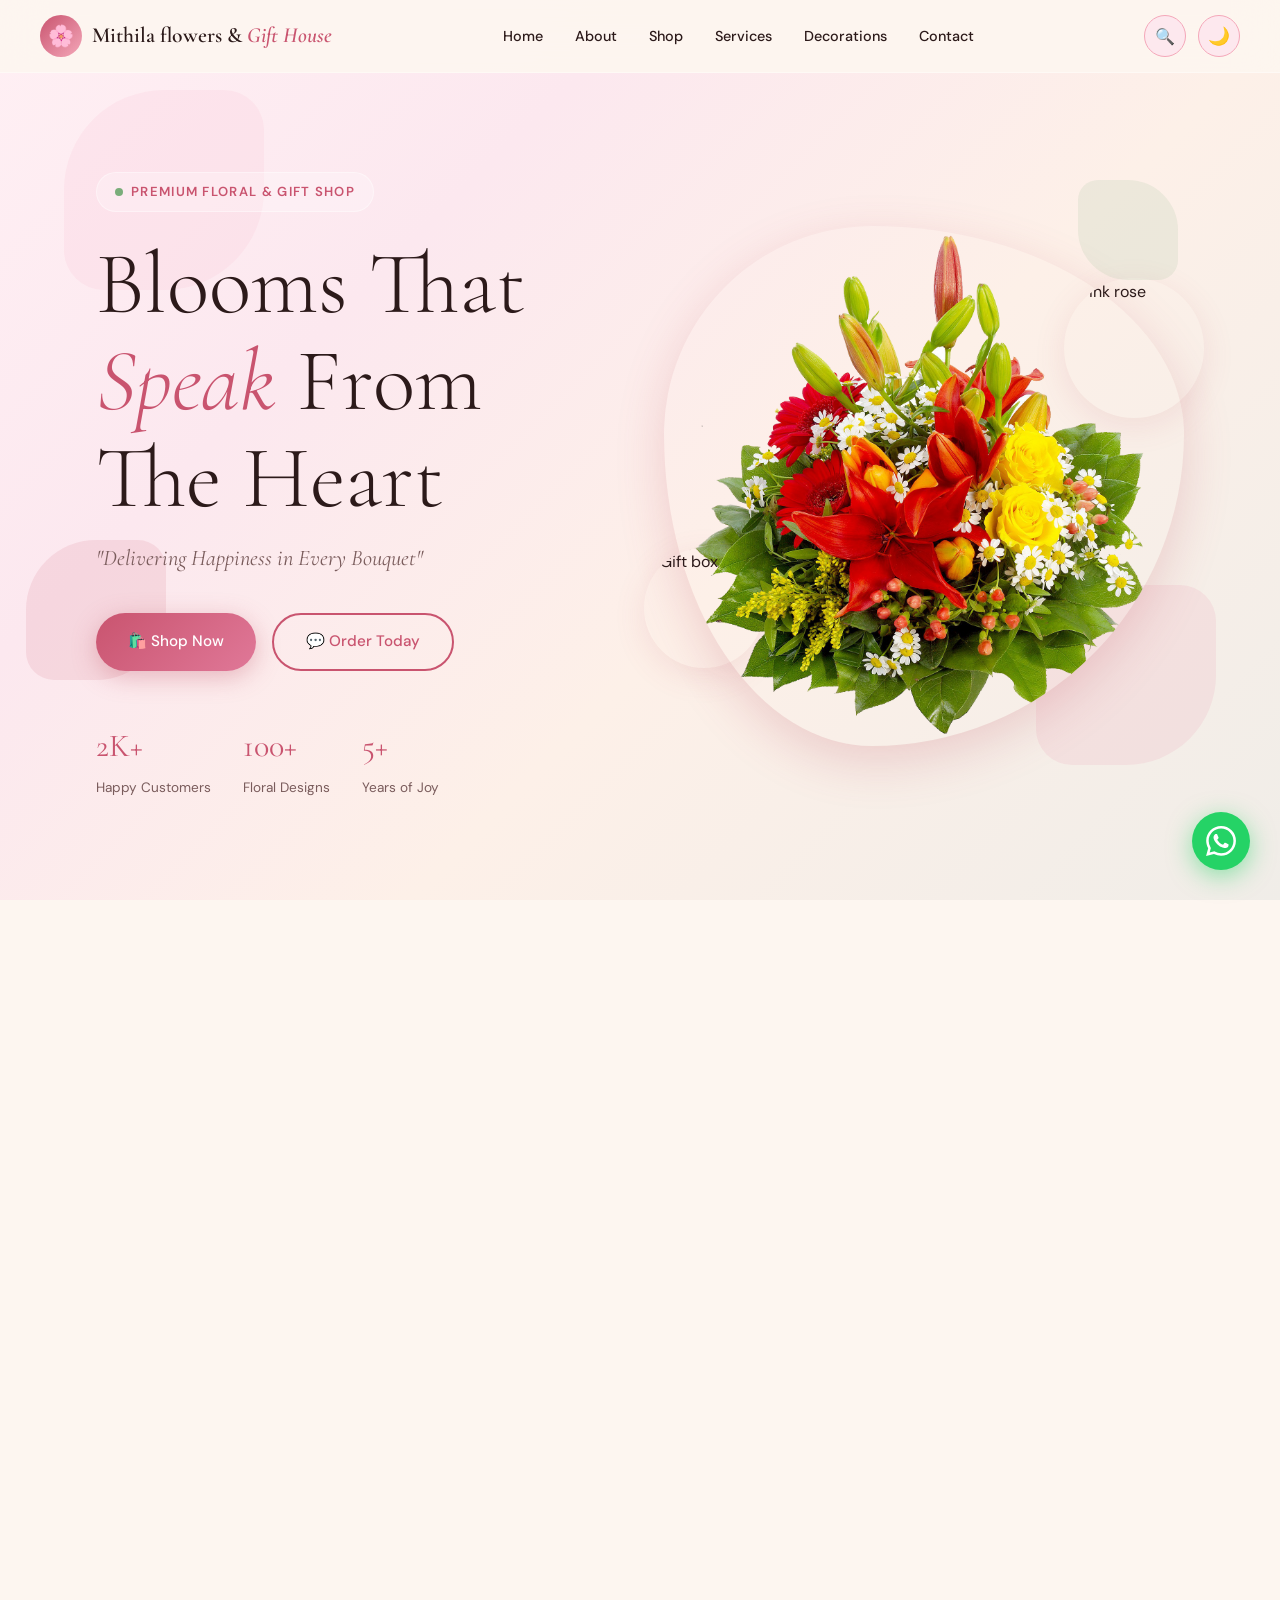
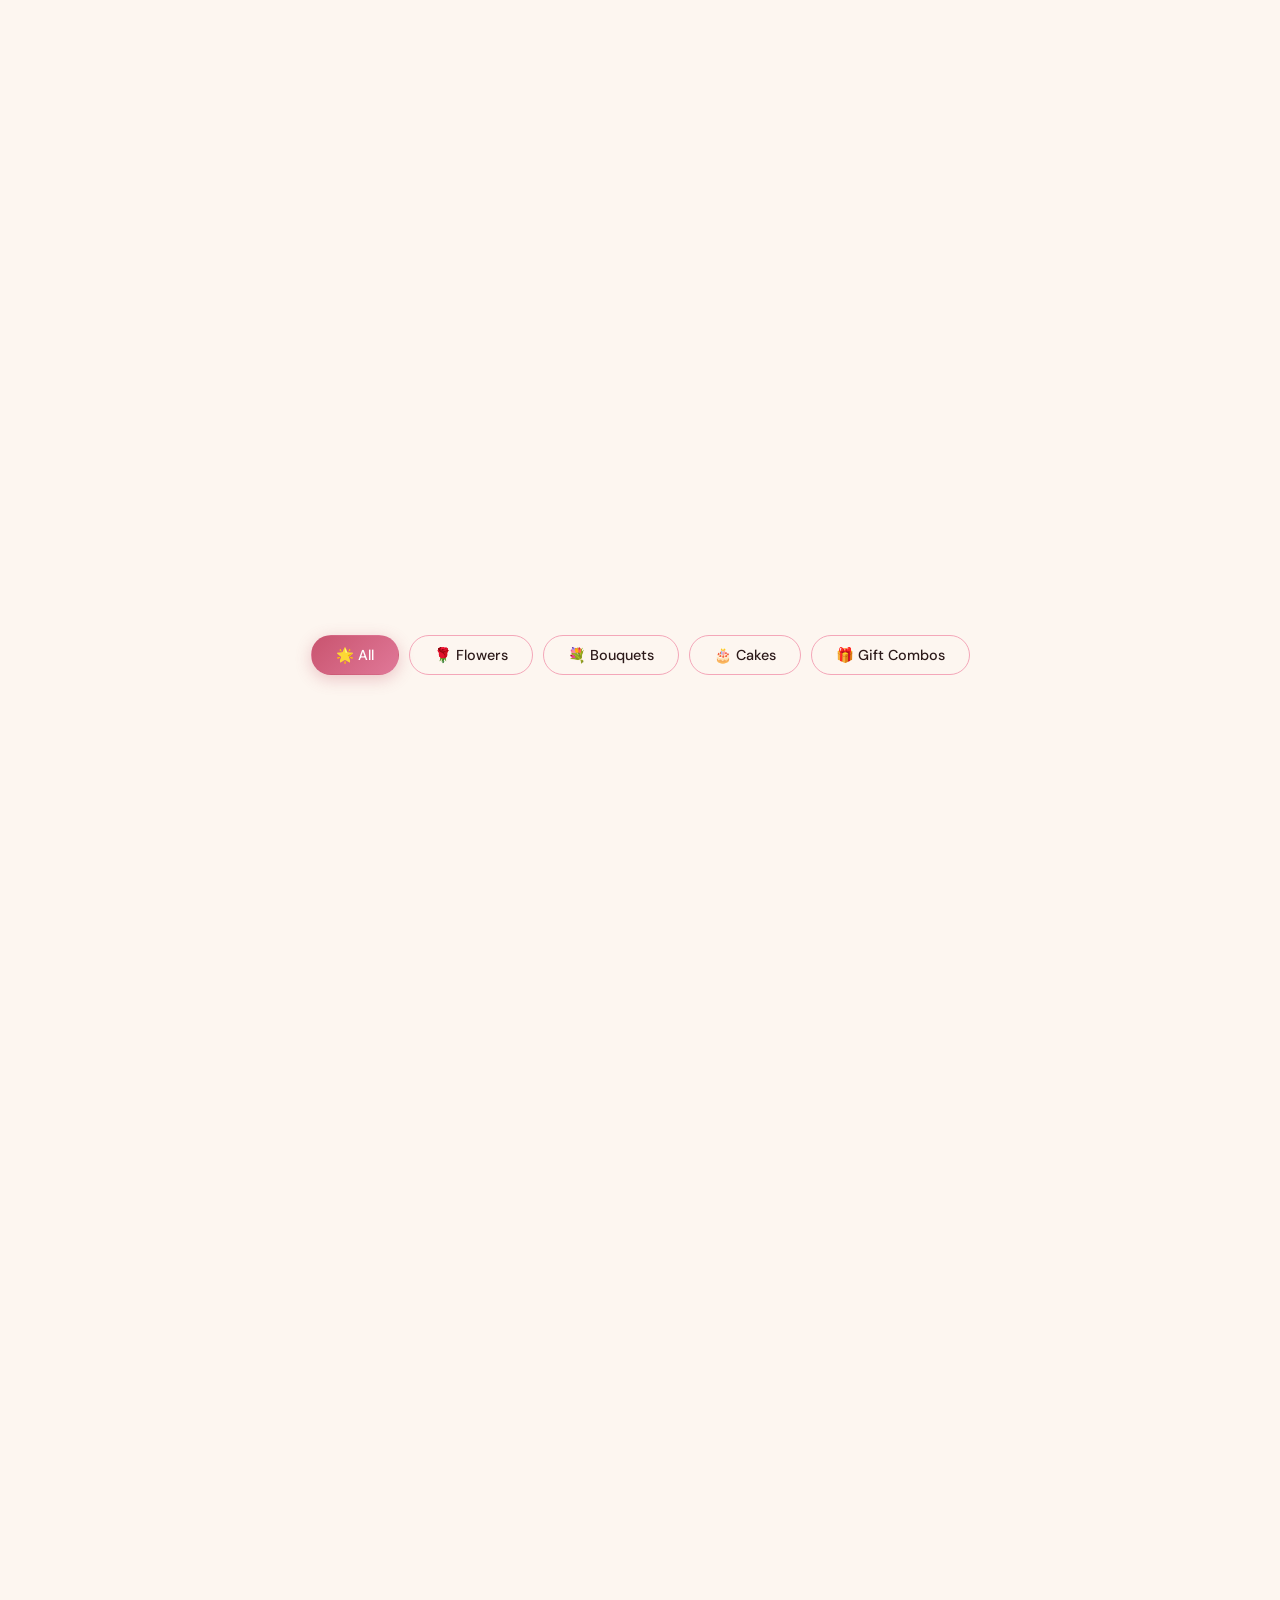
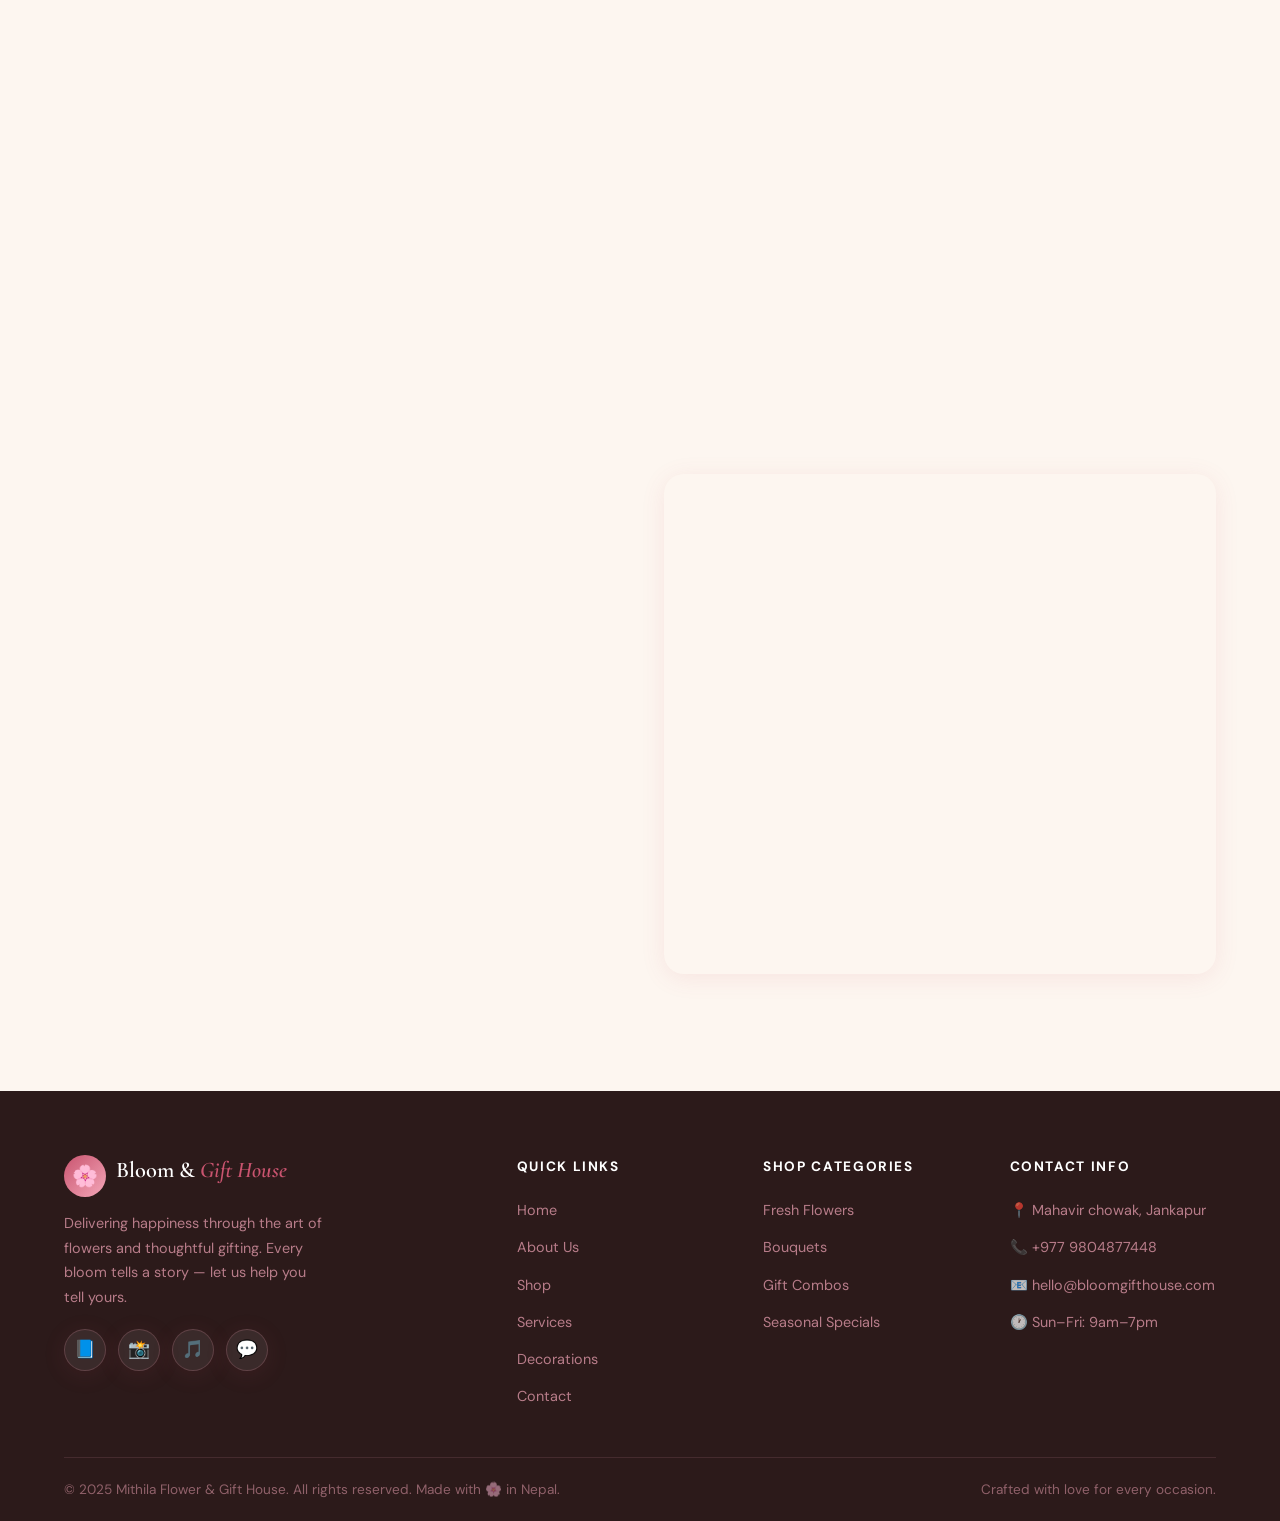
==== commit 7131d3eb: "Add files via upload" ====
--- a/index.html
+++ b/index.html
@@ -9,1043 +9,8 @@
 <title>Bloom & Gift House | Delivering Happiness in Every Bouquet</title>
 <link rel="preconnect" href="https://fonts.googleapis.com">
 <link href="https://fonts.googleapis.com/css2?family=Cormorant+Garamond:ital,wght@0,300;0,400;0,600;1,300;1,400&family=DM+Sans:wght@300;400;500;600&display=swap" rel="stylesheet">
-<style>
-/* ========== CSS VARIABLES ========== */
-:root {
-  --pink: #f4a7b9;
-  --pink-dark: #e07898;
-  --pink-light: #fde8ee;
-  --rose: #c9546f;
-  --rose-deep: #a03050;
-  --green: #7aad7a;
-  --green-light: #d4edda;
-  --green-dark: #4e8b4e;
-  --cream: #fdf6f0;
-  --white: #ffffff;
-  --text: #2c1a1a;
-  --text-muted: #7a5c5c;
-  --text-light: #b08080;
-  --glass: rgba(255,255,255,0.25);
-  --glass-border: rgba(255,255,255,0.4);
-  --shadow-soft: 0 8px 32px rgba(192,80,100,0.12);
-  --shadow-card: 0 4px 24px rgba(192,80,100,0.10);
-  --shadow-hover: 0 16px 48px rgba(192,80,100,0.22);
-  --radius: 20px;
-  --radius-sm: 12px;
-  --transition: 0.35s cubic-bezier(0.4,0,0.2,1);
-  --nav-bg: rgba(253,246,240,0.88);
-  --section-bg: #fdf6f0;
-  --card-bg: #ffffff;
-  --footer-bg: #2c1a1a;
-  --footer-text: #f4a7b9;
-  --input-bg: #fff;
-  --input-border: #f4a7b9;
-}
-[data-theme="dark"] {
-  --cream: #1a0f0f;
-  --white: #231515;
-  --text: #fde8ee;
-  --text-muted: #e0b0b8;
-  --text-light: #c08080;
-  --glass: rgba(40,10,20,0.45);
-  --glass-border: rgba(244,167,185,0.18);
-  --shadow-soft: 0 8px 32px rgba(0,0,0,0.4);
-  --shadow-card: 0 4px 24px rgba(0,0,0,0.35);
-  --shadow-hover: 0 16px 48px rgba(0,0,0,0.5);
-  --nav-bg: rgba(26,15,15,0.92);
-  --section-bg: #1e1010;
-  --card-bg: #2a1515;
-  --footer-bg: #100808;
-  --footer-text: #f4a7b9;
-  --input-bg: #2a1515;
-  --input-border: #c9546f;
-  --pink-light: #3a1520;
-  --green-light: #1a2e1a;
-}
-
-/* ========== RESET & BASE ========== */
-*, *::before, *::after { box-sizing: border-box; margin: 0; padding: 0; }
-html { scroll-behavior: smooth; font-size: 16px; }
-body {
-  font-family: 'DM Sans', sans-serif;
-  background: var(--cream);
-  color: var(--text);
-  line-height: 1.7;
-  transition: background var(--transition), color var(--transition);
-  overflow-x: hidden;
-}
-img { max-width: 100%; height: auto; display: block; }
-a { text-decoration: none; color: inherit; }
-button { cursor: pointer; border: none; outline: none; font-family: inherit; }
-
-/* ========== TYPOGRAPHY ========== */
-h1,h2,h3,h4 { font-family: 'Cormorant Garamond', serif; line-height: 1.2; }
-h1 { font-size: clamp(2.8rem, 7vw, 5.5rem); font-weight: 300; }
-h2 { font-size: clamp(2rem, 4vw, 3.2rem); font-weight: 400; }
-h3 { font-size: clamp(1.4rem, 2.5vw, 2rem); font-weight: 400; }
-h4 { font-size: 1.2rem; font-weight: 600; }
-p { font-size: 1rem; color: var(--text-muted); }
-
-/* ========== SECTION UTILS ========== */
-.section { padding: 90px 0; background: var(--section-bg); transition: background var(--transition); }
-.section-alt { background: var(--cream); }
-.container { max-width: 1200px; margin: 0 auto; padding: 0 24px; }
-.section-tag {
-  display: inline-block;
-  font-family: 'DM Sans', sans-serif;
-  font-size: 0.78rem;
-  font-weight: 600;
-  letter-spacing: 0.18em;
-  text-transform: uppercase;
-  color: var(--rose);
-  background: var(--pink-light);
-  padding: 6px 18px;
-  border-radius: 50px;
-  margin-bottom: 16px;
-}
-.section-title { margin-bottom: 16px; }
-.section-sub { font-size: 1.05rem; color: var(--text-muted); max-width: 560px; margin: 0 auto 48px; text-align: center; }
-.text-center { text-align: center; }
-.divider {
-  width: 60px; height: 3px;
-  background: linear-gradient(90deg, var(--pink), var(--rose));
-  border-radius: 2px;
-  margin: 16px auto 32px;
-}
-
-/* ========== BUTTONS ========== */
-.btn {
-  display: inline-flex; align-items: center; gap: 8px;
-  padding: 14px 32px;
-  border-radius: 50px;
-  font-family: 'DM Sans', sans-serif;
-  font-size: 0.95rem;
-  font-weight: 500;
-  transition: all var(--transition);
-  cursor: pointer;
-  border: none;
-  white-space: nowrap;
-}
-.btn-primary {
-  background: linear-gradient(135deg, var(--rose), var(--pink-dark));
-  color: #fff;
-  box-shadow: 0 6px 24px rgba(192,80,100,0.35);
-}
-.btn-primary:hover {
-  transform: translateY(-3px);
-  box-shadow: 0 12px 36px rgba(192,80,100,0.45);
-}
-.btn-outline {
-  background: transparent;
-  border: 2px solid rgba(255,255,255,0.7);
-  color: #fff;
-}
-.btn-outline:hover {
-  background: rgba(255,255,255,0.15);
-  transform: translateY(-3px);
-}
-.btn-green {
-  background: linear-gradient(135deg, var(--green-dark), var(--green));
-  color: #fff;
-  box-shadow: 0 6px 20px rgba(78,139,78,0.3);
-}
-.btn-green:hover { transform: translateY(-3px); box-shadow: 0 10px 30px rgba(78,139,78,0.4); }
-
-/* ========== NAVBAR ========== */
-#navbar {
-  position: fixed; top: 0; left: 0; right: 0; z-index: 1000;
-  background: var(--nav-bg);
-  backdrop-filter: blur(20px);
-  -webkit-backdrop-filter: blur(20px);
-  border-bottom: 1px solid var(--glass-border);
-  transition: all var(--transition);
-  padding: 0 24px;
-}
-.nav-inner {
-  max-width: 1200px; margin: 0 auto;
-  display: flex; align-items: center; justify-content: space-between;
-  height: 72px;
-}
-.nav-logo {
-  display: flex; align-items: center; gap: 10px;
-}
-.nav-logo-icon {
-  width: 42px; height: 42px;
-  background: linear-gradient(135deg, var(--rose), var(--pink));
-  border-radius: 50%;
-  display: flex; align-items: center; justify-content: center;
-  font-size: 1.3rem;
-}
-.nav-logo-text {
-  font-family: 'Cormorant Garamond', serif;
-  font-size: 1.35rem; font-weight: 600;
-  line-height: 1.1;
-}
-.nav-logo-text span { color: var(--rose); font-style: italic; }
-.nav-links {
-  display: flex; align-items: center; gap: 4px;
-  list-style: none;
-}
-.nav-links a {
-  display: block; padding: 8px 14px;
-  font-size: 0.9rem; font-weight: 500;
-  color: var(--text);
-  border-radius: 8px;
-  transition: all 0.2s;
-  position: relative;
-}
-.nav-links a::after {
-  content: ''; position: absolute;
-  bottom: 4px; left: 50%; right: 50%;
-  height: 2px; background: var(--rose);
-  border-radius: 1px;
-  transition: all 0.25s;
-}
-.nav-links a:hover::after { left: 14px; right: 14px; }
-.nav-links a:hover { color: var(--rose); }
-.nav-actions { display: flex; align-items: center; gap: 12px; }
-.theme-toggle {
-  width: 42px; height: 42px;
-  border-radius: 50%;
-  border: 1.5px solid var(--pink);
-  background: var(--pink-light);
-  color: var(--rose);
-  font-size: 1.1rem;
-  display: flex; align-items: center; justify-content: center;
-  transition: all 0.2s;
-}
-.theme-toggle:hover { background: var(--pink); color: #fff; transform: rotate(20deg); }
-.nav-search-btn {
-  width: 42px; height: 42px;
-  border-radius: 50%;
-  border: 1.5px solid var(--pink);
-  background: var(--pink-light);
-  color: var(--rose);
-  font-size: 1rem;
-  display: flex; align-items: center; justify-content: center;
-  transition: all 0.2s;
-}
-.nav-search-btn:hover { background: var(--rose); color: #fff; }
-.hamburger {
-  display: none;
-  flex-direction: column; gap: 5px;
-  width: 36px; padding: 6px;
-  background: none; border: none;
-  cursor: pointer;
-}
-.hamburger span {
-  display: block; height: 2px; background: var(--text);
-  border-radius: 1px; transition: all 0.3s;
-}
-.mobile-menu {
-  display: none;
-  flex-direction: column;
-  background: var(--nav-bg);
-  backdrop-filter: blur(20px);
-  border-top: 1px solid var(--glass-border);
-  padding: 16px 24px 20px;
-  gap: 4px;
-}
-.mobile-menu a {
-  padding: 10px 0;
-  font-size: 1rem; font-weight: 500;
-  color: var(--text);
-  border-bottom: 1px solid var(--pink-light);
-}
-.mobile-menu.open { display: flex; }
-
-/* ========== SEARCH OVERLAY ========== */
-.search-overlay {
-  position: fixed; inset: 0; z-index: 2000;
-  background: rgba(44,26,26,0.75);
-  backdrop-filter: blur(8px);
-  display: flex; align-items: flex-start; justify-content: center;
-  padding-top: 120px;
-  opacity: 0; pointer-events: none;
-  transition: opacity 0.3s;
-}
-.search-overlay.open { opacity: 1; pointer-events: all; }
-.search-box {
-  background: var(--card-bg);
-  border-radius: var(--radius);
-  padding: 32px;
-  width: 90%; max-width: 600px;
-  box-shadow: var(--shadow-hover);
-  transform: translateY(-20px);
-  transition: transform 0.3s;
-}
-.search-overlay.open .search-box { transform: translateY(0); }
-.search-box h3 { margin-bottom: 16px; color: var(--text); font-size: 1.6rem; }
-.search-input-wrap { position: relative; }
-.search-input-wrap input {
-  width: 100%; padding: 14px 50px 14px 20px;
-  border: 2px solid var(--input-border);
-  border-radius: 50px;
-  background: var(--input-bg);
-  color: var(--text);
-  font-size: 1rem; font-family: inherit;
-  outline: none;
-  transition: border 0.2s;
-}
-.search-input-wrap input:focus { border-color: var(--rose); }
-.search-input-wrap button {
-  position: absolute; right: 6px; top: 50%; transform: translateY(-50%);
-  background: var(--rose); color: #fff;
-  border: none; border-radius: 50%;
-  width: 38px; height: 38px;
-  display: flex; align-items: center; justify-content: center;
-}
-.search-close {
-  display: block; margin: 16px auto 0;
-  background: var(--pink-light); color: var(--rose);
-  border: none; border-radius: 50px;
-  padding: 8px 24px; font-size: 0.9rem;
-  font-family: inherit; cursor: pointer;
-}
-
-/* ========== HERO ========== */
-#hero {
-  min-height: 100vh;
-  position: relative;
-  display: flex; align-items: center;
-  overflow: hidden;
-  padding-top: 72px;
-}
-.hero-bg {
-  position: absolute; inset: 0;
-  background: linear-gradient(135deg, #fff0f4 0%, #fce8ef 30%, #fdf0e8 60%, #f0ede8 100%);
-  z-index: 0;
-}
-[data-theme="dark"] .hero-bg {
-  background: linear-gradient(135deg, #2a0f18 0%, #1e0c14 40%, #1a0f0a 100%);
-}
-.hero-petal {
-  position: absolute;
-  border-radius: 50% 20% 50% 20%;
-  opacity: 0.12;
-  animation: float 8s ease-in-out infinite;
-}
-.hero-petal:nth-child(1) { width: 200px; height: 200px; background: var(--pink); top: 10%; left: 5%; animation-delay: 0s; }
-.hero-petal:nth-child(2) { width: 140px; height: 140px; background: var(--rose); top: 60%; left: 2%; animation-delay: 2s; }
-.hero-petal:nth-child(3) { width: 100px; height: 100px; background: var(--green); top: 20%; right: 8%; animation-delay: 1s; border-radius: 20% 50% 20% 50%; }
-.hero-petal:nth-child(4) { width: 180px; height: 180px; background: var(--pink-dark); bottom: 15%; right: 5%; animation-delay: 3s; }
-@keyframes float {
-  0%,100% { transform: translateY(0) rotate(0deg); }
-  50% { transform: translateY(-24px) rotate(8deg); }
-}
-.hero-inner {
-  position: relative; z-index: 1;
-  max-width: 1200px; margin: 0 auto; padding: 0 24px;
-  display: grid; grid-template-columns: 1fr 1fr;
-  align-items: center; gap: 48px;
-  min-height: calc(100vh - 72px);
-}
-.hero-content { animation: fadeUp 0.9s ease both; }
-@keyframes fadeUp {
-  from { opacity: 0; transform: translateY(40px); }
-  to { opacity: 1; transform: translateY(0); }
-}
-.hero-badge {
-  display: inline-flex; align-items: center; gap: 8px;
-  background: var(--glass);
-  border: 1px solid var(--glass-border);
-  backdrop-filter: blur(10px);
-  border-radius: 50px;
-  padding: 8px 18px;
-  font-size: 0.82rem; font-weight: 600;
-  letter-spacing: 0.1em; text-transform: uppercase;
-  color: var(--rose);
-  margin-bottom: 24px;
-}
-.hero-badge .dot { width: 8px; height: 8px; background: var(--green); border-radius: 50%; animation: pulse 2s infinite; }
-@keyframes pulse { 0%,100% { transform: scale(1); opacity: 1; } 50% { transform: scale(1.4); opacity: 0.6; } }
-.hero-title {
-  font-size: clamp(3rem, 7vw, 5.5rem);
-  font-weight: 300;
-  line-height: 1.1;
-  margin-bottom: 12px;
-  color: var(--text);
-}
-.hero-title em { font-style: italic; color: var(--rose); }
-.hero-tagline {
-  font-size: clamp(1.1rem, 2.5vw, 1.4rem);
-  font-family: 'Cormorant Garamond', serif;
-  font-style: italic;
-  color: var(--text-muted);
-  margin-bottom: 36px;
-}
-.hero-ctas { display: flex; gap: 16px; flex-wrap: wrap; margin-bottom: 48px; }
-.hero-stats {
-  display: flex; gap: 32px;
-}
-.hero-stat strong {
-  display: block;
-  font-family: 'Cormorant Garamond', serif;
-  font-size: 2rem; font-weight: 400;
-  color: var(--rose);
-}
-.hero-stat span { font-size: 0.85rem; color: var(--text-muted); }
-.hero-visual {
-  position: relative;
-  animation: fadeUp 0.9s 0.2s ease both;
-}
-.hero-img-main {
-  width: 100%; height: 520px;
-  border-radius: 40% 60% 60% 40% / 40% 40% 60% 60%;
-  object-fit: cover;
-  box-shadow: var(--shadow-hover);
-  animation: morphShape 10s ease-in-out infinite;
-}
-@keyframes morphShape {
-  0%,100% { border-radius: 40% 60% 60% 40% / 40% 40% 60% 60%; }
-  50% { border-radius: 60% 40% 40% 60% / 60% 60% 40% 40%; }
-}
-.hero-img-float {
-  position: absolute;
-  border-radius: var(--radius);
-  box-shadow: var(--shadow-soft);
-  overflow: hidden;
-  animation: floatImg 6s ease-in-out infinite;
-}
-@keyframes floatImg { 0%,100% { transform: translateY(0); } 50% { transform: translateY(-12px); } }
-.hero-img-float.f1 { width: 140px; height: 140px; top: 10%; right: -20px; animation-delay: 0.5s; border-radius: 50%; }
-.hero-img-float.f2 { width: 120px; height: 120px; bottom: 15%; left: -20px; animation-delay: 1.5s; border-radius: 50%; }
-.hero-img-float img { width: 100%; height: 100%; object-fit: cover; }
-
-/* ========== ABOUT ========== */
-#about .about-grid {
-  display: grid; grid-template-columns: 1fr 1fr;
-  align-items: center; gap: 64px;
-}
-.about-images { position: relative; }
-.about-img-main {
-  width: 80%; height: 420px;
-  object-fit: cover;
-  border-radius: 40px 40px 40px 10px;
-  box-shadow: var(--shadow-hover);
-}
-.about-img-secondary {
-  position: absolute;
-  width: 50%; height: 220px;
-  object-fit: cover;
-  border-radius: 20px;
-  box-shadow: var(--shadow-soft);
-  bottom: -30px; right: 0;
-  border: 5px solid var(--section-bg);
-}
-.about-badge-img {
-  position: absolute;
-  top: -20px; left: -10px;
-  background: var(--rose);
-  color: #fff;
-  border-radius: 20px;
-  padding: 14px 20px;
-  text-align: center;
-  box-shadow: var(--shadow-soft);
-}
-.about-badge-img strong { display: block; font-size: 2rem; font-family: 'Cormorant Garamond', serif; }
-.about-badge-img span { font-size: 0.75rem; }
-.about-content .section-tag { margin-top: 0; }
-.about-content h2 { margin-bottom: 20px; }
-.about-content p { margin-bottom: 16px; font-size: 1.02rem; }
-.about-features { display: flex; flex-direction: column; gap: 12px; margin: 24px 0 32px; }
-.about-feature {
-  display: flex; align-items: center; gap: 12px;
-  font-size: 0.95rem; color: var(--text-muted);
-}
-.about-feature .ico { font-size: 1.3rem; }
-
-/* ========== SHOP ========== */
-#shop { background: var(--cream); }
-.shop-tabs {
-  display: flex; gap: 10px; justify-content: center;
-  flex-wrap: wrap; margin-bottom: 48px;
-}
-.shop-tab {
-  padding: 10px 24px;
-  border-radius: 50px;
-  border: 1.5px solid var(--pink);
-  background: transparent;
-  color: var(--text);
-  font-size: 0.9rem; font-weight: 500;
-  transition: all 0.2s;
-  cursor: pointer;
-}
-.shop-tab.active, .shop-tab:hover {
-  background: linear-gradient(135deg, var(--rose), var(--pink-dark));
-  color: #fff; border-color: transparent;
-  box-shadow: 0 4px 16px rgba(192,80,100,0.3);
-}
-.products-grid {
-  display: grid;
-  grid-template-columns: repeat(auto-fill, minmax(260px, 1fr));
-  gap: 28px;
-}
-.product-card {
-  background: var(--card-bg);
-  border-radius: var(--radius);
-  overflow: hidden;
-  box-shadow: var(--shadow-card);
-  transition: all var(--transition);
-  cursor: pointer;
-}
-.product-card:hover {
-  transform: translateY(-8px);
-  box-shadow: var(--shadow-hover);
-}
-.product-img-wrap {
-  position: relative; overflow: hidden;
-  height: 220px;
-}
-.product-img-wrap img {
-  width: 100%; height: 100%;
-  object-fit: cover;
-  transition: transform 0.5s ease;
-}
-.product-card:hover .product-img-wrap img { transform: scale(1.08); }
-.product-badge {
-  position: absolute; top: 14px; left: 14px;
-  background: var(--rose); color: #fff;
-  font-size: 0.72rem; font-weight: 600;
-  padding: 4px 12px; border-radius: 50px;
-  letter-spacing: 0.05em;
-}
-.product-heart {
-  position: absolute; top: 12px; right: 12px;
-  width: 34px; height: 34px;
-  background: var(--glass);
-  backdrop-filter: blur(8px);
-  border: 1px solid var(--glass-border);
-  border-radius: 50%;
-  display: flex; align-items: center; justify-content: center;
-  font-size: 0.9rem;
-  transition: all 0.2s;
-}
-.product-heart:hover { background: #ffebeb; transform: scale(1.15); }
-.product-body { padding: 18px 20px 20px; }
-.product-cat {
-  font-size: 0.75rem; font-weight: 600;
-  color: var(--rose); text-transform: uppercase;
-  letter-spacing: 0.1em; margin-bottom: 6px;
-}
-.product-name {
-  font-family: 'Cormorant Garamond', serif;
-  font-size: 1.25rem; font-weight: 600;
-  color: var(--text); margin-bottom: 8px;
-}
-.product-desc { font-size: 0.88rem; color: var(--text-light); margin-bottom: 16px; line-height: 1.5; }
-.product-actions { display: flex; gap: 10px; align-items: center; }
-.btn-buy {
-  flex: 1;
-  background: linear-gradient(135deg, var(--rose), var(--pink-dark));
-  color: #fff;
-  border: none; border-radius: 50px;
-  padding: 11px 20px;
-  font-size: 0.88rem; font-weight: 600;
-  font-family: inherit;
-  display: flex; align-items: center; justify-content: center; gap: 6px;
-  transition: all 0.25s;
-}
-.btn-buy:hover { transform: translateY(-2px); box-shadow: 0 6px 20px rgba(192,80,100,0.4); }
-
-/* ========== SERVICES ========== */
-#services .services-grid {
-  display: grid;
-  grid-template-columns: repeat(auto-fill, minmax(300px, 1fr));
-  gap: 28px;
-}
-.service-card {
-  background: var(--card-bg);
-  border-radius: var(--radius);
-  padding: 36px 30px;
-  box-shadow: var(--shadow-card);
-  border: 1px solid transparent;
-  transition: all var(--transition);
-  position: relative; overflow: hidden;
-}
-.service-card::before {
-  content: '';
-  position: absolute; inset: 0;
-  background: linear-gradient(135deg, var(--pink-light), transparent);
-  opacity: 0; transition: opacity 0.3s;
-}
-.service-card:hover { transform: translateY(-6px); border-color: var(--pink); box-shadow: var(--shadow-hover); }
-.service-card:hover::before { opacity: 1; }
-.service-icon {
-  width: 64px; height: 64px;
-  background: linear-gradient(135deg, var(--pink-light), var(--green-light));
-  border-radius: 18px;
-  display: flex; align-items: center; justify-content: center;
-  font-size: 1.8rem; margin-bottom: 20px;
-  position: relative; z-index: 1;
-}
-.service-card h4 {
-  font-family: 'Cormorant Garamond', serif;
-  font-size: 1.3rem; font-weight: 600;
-  color: var(--text); margin-bottom: 10px;
-  position: relative; z-index: 1;
-}
-.service-card p { font-size: 0.92rem; position: relative; z-index: 1; margin-bottom: 20px; }
-.service-card .btn-buy { max-width: 160px; position: relative; z-index: 1; }
-
-/* ========== DECORATIONS ========== */
-#decorations { background: var(--cream); }
-.decor-highlight {
-  text-align: center;
-  background: linear-gradient(135deg, var(--pink-light), var(--green-light));
-  border-radius: var(--radius);
-  padding: 24px 32px;
-  margin-bottom: 48px;
-  border: 1.5px solid var(--pink);
-}
-.decor-highlight p {
-  font-family: 'Cormorant Garamond', serif;
-  font-size: 1.25rem; font-weight: 400;
-  font-style: italic;
-  color: var(--rose);
-  margin: 0;
-}
-.decorations-grid {
-  display: grid;
-  grid-template-columns: repeat(auto-fill, minmax(300px, 1fr));
-  gap: 28px;
-}
-.decor-card {
-  border-radius: var(--radius);
-  overflow: hidden;
-  box-shadow: var(--shadow-card);
-  background: var(--card-bg);
-  transition: all var(--transition);
-  position: relative;
-}
-.decor-card:hover { transform: translateY(-8px); box-shadow: var(--shadow-hover); }
-.decor-img {
-  height: 240px; overflow: hidden; position: relative;
-}
-.decor-img img { width: 100%; height: 100%; object-fit: cover; transition: transform 0.6s ease; }
-.decor-card:hover .decor-img img { transform: scale(1.1); }
-.decor-img-overlay {
-  position: absolute; inset: 0;
-  background: linear-gradient(to top, rgba(44,10,20,0.65), transparent);
-}
-.decor-body { padding: 22px 22px 24px; }
-.decor-icon { font-size: 1.6rem; margin-bottom: 8px; }
-.decor-body h4 {
-  font-family: 'Cormorant Garamond', serif;
-  font-size: 1.3rem; color: var(--text); margin-bottom: 8px;
-}
-.decor-body p { font-size: 0.9rem; margin-bottom: 18px; }
-.decor-body .btn-buy { max-width: 180px; }
-
-/* ========== TESTIMONIALS ========== */
-#testimonials { background: var(--section-bg); }
-.testimonials-grid {
-  display: grid;
-  grid-template-columns: repeat(auto-fill, minmax(300px, 1fr));
-  gap: 24px;
-}
-.testi-card {
-  background: var(--card-bg);
-  border-radius: var(--radius);
-  padding: 28px;
-  box-shadow: var(--shadow-card);
-  border: 1px solid var(--glass-border);
-  transition: all var(--transition);
-  position: relative;
-}
-.testi-card:hover { transform: translateY(-4px); box-shadow: var(--shadow-hover); }
-.testi-quote {
-  font-size: 3rem; line-height: 1;
-  color: var(--pink); margin-bottom: 12px;
-  font-family: 'Cormorant Garamond', serif;
-}
-.testi-text {
-  font-size: 0.97rem; color: var(--text-muted);
-  font-style: italic; margin-bottom: 20px;
-  line-height: 1.7;
-}
-.testi-stars { color: #f59e0b; font-size: 0.85rem; margin-bottom: 16px; }
-.testi-author { display: flex; align-items: center; gap: 12px; }
-.testi-avatar {
-  width: 46px; height: 46px; border-radius: 50%;
-  overflow: hidden; background: var(--pink-light);
-  display: flex; align-items: center; justify-content: center;
-  font-size: 1.3rem;
-}
-.testi-author-info strong { display: block; color: var(--text); font-size: 0.95rem; }
-.testi-author-info span { font-size: 0.8rem; color: var(--text-light); }
-
-/* ========== CONTACT ========== */
-#contact { background: var(--cream); }
-.contact-grid {
-  display: grid; grid-template-columns: 1fr 1fr;
-  gap: 48px; align-items: start;
-}
-.contact-info h3 { margin-bottom: 12px; }
-.contact-info p { margin-bottom: 28px; }
-.contact-details { display: flex; flex-direction: column; gap: 16px; margin-bottom: 32px; }
-.contact-item {
-  display: flex; align-items: flex-start; gap: 14px;
-  padding: 16px 18px;
-  background: var(--card-bg);
-  border-radius: var(--radius-sm);
-  box-shadow: var(--shadow-card);
-}
-.contact-item .icon {
-  width: 40px; height: 40px; flex-shrink: 0;
-  background: var(--pink-light);
-  border-radius: 10px;
-  display: flex; align-items: center; justify-content: center;
-  font-size: 1.1rem;
-}
-.contact-item-text strong { display: block; font-size: 0.9rem; color: var(--text); margin-bottom: 2px; }
-.contact-item-text span { font-size: 0.85rem; color: var(--text-muted); }
-.social-links { display: flex; gap: 12px; flex-wrap: wrap; }
-.social-link {
-  width: 42px; height: 42px;
-  border-radius: 50%;
-  background: var(--card-bg);
-  box-shadow: var(--shadow-card);
-  display: flex; align-items: center; justify-content: center;
-  font-size: 1.1rem;
-  transition: all 0.2s;
-  border: 1.5px solid var(--pink-light);
-}
-.social-link:hover { background: var(--rose); color: #fff; transform: translateY(-3px); border-color: var(--rose); }
-.map-wrap {
-  border-radius: var(--radius);
-  overflow: hidden;
-  box-shadow: var(--shadow-card);
-  height: 500px; margin-top: 28px;
-}
-.map-wrap iframe { width: 100%; height: 100%; border: none; }
-.contact-form-wrap {
-  background: var(--card-bg);
-  border-radius: var(--radius);
-  padding: 36px;
-  box-shadow: var(--shadow-card);
-}
-.contact-form-wrap h3 { margin-bottom: 24px; }
-.form-group { margin-bottom: 20px; }
-.form-row { display: grid; grid-template-columns: 1fr 1fr; gap: 16px; }
-.form-group label {
-  display: block; font-size: 0.85rem; font-weight: 600;
-  color: var(--text); margin-bottom: 8px;
-}
-.form-group input, .form-group textarea, .form-group select {
-  width: 100%; padding: 12px 16px;
-  border: 1.5px solid var(--input-border);
-  border-radius: var(--radius-sm);
-  background: var(--input-bg);
-  color: var(--text);
-  font-size: 0.95rem; font-family: inherit;
-  outline: none; transition: border 0.2s;
-}
-.form-group input:focus, .form-group textarea:focus, .form-group select:focus {
-  border-color: var(--rose); box-shadow: 0 0 0 3px rgba(192,80,100,0.1);
-}
-.form-group textarea { resize: vertical; min-height: 120px; }
-
-/* ========== NEWSLETTER ========== */
-#newsletter {
-  background: linear-gradient(135deg, var(--rose) 0%, var(--pink-dark) 50%, var(--pink) 100%);
-  padding: 70px 0;
-  text-align: center;
-}
-#newsletter h2 { color: #fff; margin-bottom: 10px; }
-#newsletter p { color: rgba(255,255,255,0.85); margin-bottom: 32px; }
-.newsletter-form {
-  display: flex; gap: 12px; justify-content: center;
-  max-width: 480px; margin: 0 auto;
-}
-.newsletter-form input {
-  flex: 1; padding: 14px 20px;
-  border: none; border-radius: 50px;
-  font-size: 0.95rem; font-family: inherit;
-  outline: none; background: rgba(255,255,255,0.95);
-}
-.newsletter-form button {
-  background: var(--text); color: var(--cream);
-  border: none; border-radius: 50px;
-  padding: 14px 28px; font-size: 0.95rem; font-weight: 600;
-  font-family: inherit; cursor: pointer; white-space: nowrap;
-  transition: all 0.2s;
-}
-.newsletter-form button:hover { background: #fff; color: var(--rose); }
-
-/* ========== FOOTER ========== */
-footer {
-  background: var(--footer-bg);
-  color: var(--footer-text);
-  padding: 64px 0 0;
-}
-.footer-grid {
-  display: grid;
-  grid-template-columns: 2fr 1fr 1fr 1fr;
-  gap: 40px; margin-bottom: 48px;
-}
-.footer-brand .nav-logo-text { color: #fff; margin-bottom: 12px; font-size: 1.4rem; }
-.footer-brand p { color: rgba(244,167,185,0.7); font-size: 0.9rem; max-width: 260px; margin-bottom: 20px; }
-.footer-brand .social-links .social-link {
-  background: rgba(255,255,255,0.07);
-  border-color: rgba(244,167,185,0.2);
-  color: var(--footer-text);
-}
-.footer-brand .social-links .social-link:hover { background: var(--rose); border-color: var(--rose); color: #fff; }
-.footer-col h5 {
-  font-size: 0.85rem; font-weight: 700;
-  letter-spacing: 0.12em; text-transform: uppercase;
-  color: #fff; margin-bottom: 18px;
-}
-.footer-col ul { list-style: none; display: flex; flex-direction: column; gap: 10px; }
-.footer-col ul li a {
-  color: rgba(244,167,185,0.7);
-  font-size: 0.9rem; transition: color 0.2s;
-}
-.footer-col ul li a:hover { color: var(--footer-text); }
-.footer-bottom {
-  border-top: 1px solid rgba(244,167,185,0.12);
-  padding: 20px 0;
-  display: flex; align-items: center; justify-content: space-between;
-  flex-wrap: wrap; gap: 12px;
-}
-.footer-bottom p { color: rgba(244,167,185,0.5); font-size: 0.85rem; margin: 0; }
-
-/* ========== WHATSAPP FLOAT ========== */
-.whatsapp-float {
-  position: fixed; bottom: 30px; right: 30px; z-index: 999;
-  width: 58px; height: 58px;
-  background: #25D366;
-  border-radius: 50%;
-  display: flex; align-items: center; justify-content: center;
-  box-shadow: 0 6px 24px rgba(37,211,102,0.5);
-  transition: all 0.3s;
-  animation: bounce 3s ease-in-out infinite;
-  cursor: pointer;
-}
-@keyframes bounce { 0%,100% { transform: translateY(0); } 50% { transform: translateY(-8px); } }
-.whatsapp-float:hover { transform: scale(1.12) !important; box-shadow: 0 10px 36px rgba(37,211,102,0.65); animation-play-state: paused; }
-.whatsapp-float svg { width: 30px; height: 30px; fill: #fff; }
-.whatsapp-tooltip {
-  position: absolute; right: 72px; top: 50%; transform: translateY(-50%);
-  background: #25D366; color: #fff;
-  padding: 6px 14px; border-radius: 50px;
-  font-size: 0.82rem; font-weight: 600; white-space: nowrap;
-  opacity: 0; pointer-events: none; transition: opacity 0.2s;
-}
-.whatsapp-float:hover .whatsapp-tooltip { opacity: 1; }
-
-/* ========== SCROLL TO TOP ========== */
-.scroll-top {
-  position: fixed; bottom: 30px; left: 30px; z-index: 999;
-  width: 46px; height: 46px;
-  background: linear-gradient(135deg, var(--rose), var(--pink-dark));
-  color: #fff; border: none; border-radius: 50%;
-  display: flex; align-items: center; justify-content: center;
-  font-size: 1.1rem; cursor: pointer;
-  box-shadow: var(--shadow-soft);
-  opacity: 0; pointer-events: none;
-  transition: all 0.3s;
-}
-.scroll-top.visible { opacity: 1; pointer-events: all; }
-.scroll-top:hover { transform: translateY(-3px); }
-
-/* ========== ANIMATIONS ========== */
-.reveal {
-  opacity: 0; transform: translateY(30px);
-  transition: opacity 0.7s ease, transform 0.7s ease;
-}
-.reveal.visible { opacity: 1; transform: translateY(0); }
-.reveal-left { opacity: 0; transform: translateX(-30px); transition: opacity 0.7s ease, transform 0.7s ease; }
-.reveal-left.visible { opacity: 1; transform: translateX(0); }
-.reveal-right { opacity: 0; transform: translateX(30px); transition: opacity 0.7s ease, transform 0.7s ease; }
-.reveal-right.visible { opacity: 1; transform: translateX(0); }
-
-/* ========== RESPONSIVE — TABLET ========== */
-@media (max-width: 900px) {
-  /* NAV */
-  .nav-links { display: none; }
-  .hamburger { display: flex; }
-  .nav-logo-text { font-size: 1.1rem; }
-
-  /* HERO */
-  .hero-inner {
-    grid-template-columns: 1fr;
-    text-align: center;
-    min-height: auto;
-    padding: 80px 20px 60px;
-    gap: 36px;
-  }
-  .hero-ctas { justify-content: center; }
-  .hero-stats { justify-content: center; }
-  .hero-visual { max-width: 360px; margin: 0 auto; }
-  .hero-img-main { height: 320px; }
-
-  /* ABOUT */
-  .about-grid { grid-template-columns: 1fr !important; gap: 40px; }
-  .about-images { max-width: 480px; margin: 0 auto; }
-
-  /* CONTACT */
-  .contact-grid { grid-template-columns: 1fr; gap: 36px; }
-
-  /* FOOTER */
-  .footer-grid { grid-template-columns: 1fr 1fr; gap: 32px; }
-
-  /* SECTIONS */
-  .section { padding: 70px 0; }
-}
-
-/* ========== RESPONSIVE — MOBILE ========== */
-@media (max-width: 600px) {
-
-  /* ── GLOBAL ── */
-  .container { padding: 0 16px; }
-  .section { padding: 56px 0; }
-  .section-sub { font-size: 0.95rem; margin-bottom: 32px; }
-  h2 { font-size: 2rem; }
-  h3 { font-size: 1.5rem; }
-
-  /* ── NAVBAR ── */
-  #navbar { padding: 0 16px; }
-  .nav-inner { height: 62px; }
-  .nav-logo-icon { width: 34px; height: 34px; font-size: 1rem; }
-  .nav-logo-text { font-size: 1rem; }
-  .theme-toggle, .nav-search-btn { width: 36px; height: 36px; font-size: 0.95rem; }
-  .hamburger { width: 32px; }
-  .mobile-menu { padding: 12px 16px 18px; gap: 2px; }
-  .mobile-menu a { padding: 12px 0; font-size: 1rem; }
-
-  /* ── HERO ── */
-  .hero-inner {
-    padding: 76px 16px 48px;
-    gap: 28px;
-  }
-  .hero-badge { font-size: 0.72rem; padding: 6px 14px; }
-  .hero-title { font-size: 2.4rem; line-height: 1.15; }
-  .hero-tagline { font-size: 1rem; margin-bottom: 28px; }
-  .hero-ctas {
-    flex-direction: column;
-    align-items: center;
-    gap: 12px;
-  }
-  .hero-ctas .btn { width: 100%; max-width: 300px; justify-content: center; font-size: 0.95rem; padding: 13px 24px; }
-  .hero-stats {
-    gap: 0;
-    justify-content: space-around;
-    width: 100%;
-    background: var(--card-bg);
-    border-radius: var(--radius);
-    padding: 16px 8px;
-    box-shadow: var(--shadow-card);
-  }
-  .hero-stat strong { font-size: 1.7rem; }
-  .hero-stat span { font-size: 0.75rem; }
-  .hero-visual { max-width: 280px; }
-  .hero-img-main { height: 260px; }
-  .hero-img-float.f1, .hero-img-float.f2 { display: none; }
-
-  /* ── ABOUT ── */
-  .about-images { max-width: 100%; }
-  .about-img-main { width: 100%; height: 280px; border-radius: 24px; }
-  .about-img-secondary { display: none; }
-  .about-badge-img { top: -14px; left: 8px; padding: 10px 14px; border-radius: 14px; }
-  .about-badge-img strong { font-size: 1.5rem; }
-  .about-badge-img span { font-size: 0.7rem; }
-  .about-content p { font-size: 0.95rem; }
-  .about-features { gap: 10px; }
-  .about-feature { font-size: 0.9rem; }
-  .about-content .btn { width: 100%; justify-content: center; }
-
-  /* ── SHOP ── */
-  .shop-tabs {
-    gap: 8px;
-    justify-content: flex-start;
-    overflow-x: auto;
-    flex-wrap: nowrap;
-    padding-bottom: 8px;
-    scrollbar-width: none;
-    -webkit-overflow-scrolling: touch;
-  }
-  .shop-tabs::-webkit-scrollbar { display: none; }
-  .shop-tab {
-    padding: 9px 18px;
-    font-size: 0.82rem;
-    white-space: nowrap;
-    flex-shrink: 0;
-  }
-  .products-grid {
-    grid-template-columns: repeat(2, 1fr);
-    gap: 14px;
-  }
-  .product-img-wrap { height: 160px; }
-  .product-body { padding: 12px 12px 14px; }
-  .product-name { font-size: 1rem; margin-bottom: 4px; }
-  .product-desc { font-size: 0.78rem; margin-bottom: 10px; display: -webkit-box; -webkit-line-clamp: 2; -webkit-box-orient: vertical; overflow: hidden; }
-  .btn-buy { font-size: 0.8rem; padding: 9px 12px; }
-
-  /* ── SERVICES ── */
-  .services-grid { grid-template-columns: 1fr; gap: 18px; }
-  .service-card { padding: 26px 22px; }
-  .service-icon { width: 52px; height: 52px; font-size: 1.5rem; border-radius: 14px; margin-bottom: 14px; }
-  .service-card h4 { font-size: 1.15rem; }
-  .service-card .btn-buy { max-width: 100%; width: 100%; justify-content: center; }
-
-  /* ── DECORATIONS ── */
-  .decor-highlight { padding: 18px 20px; margin-bottom: 32px; }
-  .decor-highlight p { font-size: 1rem; }
-  .decorations-grid { grid-template-columns: 1fr; gap: 20px; }
-  .decor-img { height: 200px; }
-  .decor-body { padding: 18px 18px 20px; }
-  .decor-body h4 { font-size: 1.15rem; }
-  .decor-body .btn-buy { max-width: 100%; width: 100%; justify-content: center; }
-
-  /* ── TESTIMONIALS ── */
-  .testimonials-grid { grid-template-columns: 1fr; gap: 18px; }
-  .testi-card { padding: 22px 20px; }
-  .testi-quote { font-size: 2.4rem; margin-bottom: 8px; }
-  .testi-text { font-size: 0.9rem; margin-bottom: 14px; }
-
-  /* ── CONTACT ── */
-  .contact-form-wrap { padding: 24px 18px; }
-  .form-row { grid-template-columns: 1fr; gap: 0; }
-  .form-group input, .form-group textarea, .form-group select { font-size: 0.9rem; padding: 11px 14px; }
-  .contact-form-wrap .btn { font-size: 0.92rem; }
-  .map-wrap { height: 190px; }
-  .social-links { gap: 10px; }
-  .social-link { width: 38px; height: 38px; font-size: 1rem; }
-
-  /* ── NEWSLETTER ── */
-  #newsletter { padding: 52px 0; }
-  #newsletter h2 { font-size: 1.8rem; }
-  #newsletter p { font-size: 0.9rem; margin-bottom: 24px; }
-  .newsletter-form { flex-direction: column; gap: 10px; padding: 0 8px; }
-  .newsletter-form input { border-radius: 50px; text-align: center; }
-  .newsletter-form button { border-radius: 50px; }
-
-  /* ── FOOTER ── */
-  footer { padding: 48px 0 0; }
-  .footer-grid { grid-template-columns: 1fr; gap: 32px; }
-  .footer-brand p { max-width: 100%; }
-  .footer-bottom {
-    flex-direction: column;
-    text-align: center;
-    gap: 8px;
-    padding: 18px 16px;
-  }
-  .footer-bottom p { font-size: 0.8rem; }
-
-  /* ── FLOATING BUTTONS ── */
-  .whatsapp-float { width: 50px; height: 50px; bottom: 20px; right: 16px; }
-  .whatsapp-float svg { width: 26px; height: 26px; }
-  .whatsapp-tooltip { display: none; }
-  .scroll-top { width: 40px; height: 40px; bottom: 20px; left: 16px; font-size: 1rem; }
-
-  /* ── SEARCH OVERLAY ── */
-  .search-box { padding: 24px 18px; width: 95%; border-radius: 18px; }
-  .search-box h3 { font-size: 1.3rem; }
-  .search-input-wrap input { font-size: 0.9rem; padding: 12px 48px 12px 16px; }
-}
-</style>
+<link rel="stylesheet" href="style.css">
+<script src="script.js"></script>
 </head>
 <body>
 
@@ -1117,7 +82,7 @@
       <p class="hero-tagline">"Delivering Happiness in Every Bouquet"</p>
       <div class="hero-ctas">
         <a href="#shop" class="btn btn-primary">🛍️ Shop Now</a>
-        <a href="https://wa.me/9779800000000" target="_blank" class="btn btn-outline" style="border-color:var(--rose);color:var(--rose);">💬 Order Today</a>
+        <a href="https://wa.me/message/35QEKO7T64MQO1" target="_blank" class="btn btn-outline" style="border-color:var(--rose);color:var(--rose);">💬 Order Today</a>
       </div>
       <div class="hero-stats">
         <div class="hero-stat"><strong>2K+</strong><span>Happy Customers</span></div>
@@ -1126,12 +91,12 @@
       </div>
     </div>
     <div class="hero-visual">
-      <img class="hero-img-main" src="https://images.unsplash.com/photo-1558618666-fcd25c85cd64?w=200&q=80" alt="Beautiful flower bouquet" loading="eager">
+      <img class="hero-img-main" src="gallery/F2.png" alt="Beautiful flower bouquet" loading="eager">
       <div class="hero-img-float f1">
-        <img src="https://images.unsplash.com/photo-1558618666-fcd25c85cd64?w=200&q=80" alt="Pink rose">
+        <img src="/Flower_shop/gallery/A6.jpg" alt="Pink rose">
       </div>
       <div class="hero-img-float f2">
-        <img src="https://images.unsplash.com/photo-1549465220-1a8b9238cd48?w=200&q=80" alt="Gift box">
+        <img src="/Flower_shop/gallery/M1.jpg" alt="Gift box">
       </div>
     </div>
   </div>
@@ -1143,7 +108,7 @@
     <div class="about-grid">
       <div class="about-images reveal-left">
         <div class="about-badge-img"><strong>10+</strong><span>Years of Love</span></div>
-        <img class="about-img-main" src="https://images.unsplash.com/photo-1490750967868-88df5691cc45?w=600&q=80" alt="About Bloom & Gift House">
+        <img class="about-img-main" src="/Flower_shop/gallery/F1.jpeg" alt="About Bloom & Gift House">
         <img class="about-img-secondary" src="https://images.unsplash.com/photo-1533616688419-b7a585564566?w=400&q=80" alt="Flower arrangement">
       </div>
       <div class="about-content reveal-right">
@@ -1543,187 +508,5 @@
 <!-- ========== SCROLL TO TOP ========== -->
 <button class="scroll-top" id="scrollTop" onclick="window.scrollTo({top:0,behavior:'smooth'})" title="Back to top">↑</button>
 
-<!-- ========== JAVASCRIPT ========== -->
-<script>
-// ===== PRODUCTS DATA =====
-const PRODUCTS = [
-  { id:1, cat:'flowers', name:'Crimson Rose Bloom', desc:'Handpicked crimson roses, perfect for expressing deep love and admiration.', img:'https://images.unsplash.com/photo-1455185316-6d3d2b813b44?w=400&q=80', badge:'Fresh' },
-  { id:2, cat:'flowers', name:'Sunflower Radiance', desc:'Bright yellow sunflowers to bring warmth, joy, and sunshine into any space.', img:'https://images.unsplash.com/photo-1597848212624-a19eb35e2651?w=400&q=80', badge:'Popular' },
-  { id:3, cat:'flowers', name:'Lavender Dreams', desc:'Soft lavender bunches with a calming fragrance — pure elegance and serenity.', img:'https://images.unsplash.com/photo-1499956827185-0d63ee78a910?w=400&q=80', badge:'Seasonal' },
-  { id:4, cat:'flowers', name:'White Lily Serenity', desc:'Pristine white lilies symbolizing purity, grace, and heartfelt devotion.', img:'https://images.unsplash.com/photo-1490750967868-88df5691cc45?w=400&q=80', badge:'Elegant' },
-  { id:5, cat:'bouquets', name:'Romantic Pink Bouquet', desc:'A lush arrangement of pink roses and peonies — the ultimate romantic gesture.', img:'https://images.unsplash.com/photo-1487530811015-780de46a66f7?w=400&q=80', badge:'Bestseller' },
-  { id:6, cat:'bouquets', name:'Rainbow Wildflower Mix', desc:'A vibrant, cheerful mix of seasonal wildflowers bursting with color and life.', img:'https://images.unsplash.com/photo-1558618666-fcd25c85cd64?w=400&q=80', badge:'Colorful' },
-  { id:7, cat:'bouquets', name:'White Elegance Bouquet', desc:'Refined white blooms wrapped in satin — timeless beauty for every occasion.', img:'https://images.unsplash.com/photo-1533616688419-b7a585564566?w=400&q=80', badge:'Classic' },
-  { id:8, cat:'bouquets', name:'Tropical Paradise Blooms', desc:'Exotic tropical flowers in bold hues for a truly unforgettable impression.', img:'https://images.unsplash.com/photo-1462275646964-a0e3386b89fa?w=400&q=80', badge:'Exotic' },
-  { id:9, cat:'cakes', name:'Rose Petal Fantasy Cake', desc:'A dreamy floral cake adorned with edible rose petals and rich cream frosting.', img:'https://images.unsplash.com/photo-1535254973040-607b474cb50d?w=400&q=80', badge:'Custom' },
-  { id:10, cat:'cakes', name:'Chocolate Bloom Delight', desc:'Indulgent dark chocolate cake with floral décor — the perfect celebration treat.', img:'https://images.unsplash.com/photo-1578985545062-69928b1d9587?w=400&q=80', badge:'Delicious' },
-  { id:11, cat:'cakes', name:'Pastel Garden Cake', desc:'A whimsical pastel-themed cake for birthdays, baby showers, and sweet celebrations.', img:'https://images.unsplash.com/photo-1488477181946-6428a0291777?w=400&q=80', badge:'Cute' },
-  { id:12, cat:'cakes', name:'Golden Anniversary Tier', desc:'Elegant multi-tier cake draped in gold fondant and fresh floral sprays.', img:'https://images.unsplash.com/photo-1464349153735-7db50ed83c84?w=400&q=80', badge:'Premium' },
-  { id:13, cat:'combos', name:'Love & Bloom Hamper', desc:'Roses, chocolates, and a surprise note — everything you need to make them feel special.', img:'https://images.unsplash.com/photo-1549465220-1a8b9238cd48?w=400&q=80', badge:'Gift Set' },
-  { id:14, cat:'combos', name:'Birthday Bliss Bundle', desc:'A curated birthday hamper with cake, flowers, balloons, and sweet treats all in one.', img:'https://images.unsplash.com/photo-1530103862676-de8c9debad1d?w=400&q=80', badge:'Bundle' },
-  { id:15, cat:'combos', name:'Pamper & Petal Set', desc:'Self-care gift set with fresh flowers, candles, and premium skincare goodies.', img:'https://images.unsplash.com/photo-1500917293891-ef795e70e1f6?w=400&q=80', badge:'Self-Care' },
-  { id:16, cat:'combos', name:'Corporate Thank You Gift', desc:'An elegant gift set for clients and team members — flowers, gourmet snacks, and more.', img:'https://images.unsplash.com/photo-1513519245088-0e12902e5a38?w=400&q=80', badge:'Corporate' },
-];
-
-let currentFilter = 'all';
-
-function filterProducts(cat, btn) {
-  currentFilter = cat;
-  document.querySelectorAll('.shop-tab').forEach(t => t.classList.remove('active'));
-  btn.classList.add('active');
-  renderProducts(cat);
-}
-
-function renderProducts(cat) {
-  const grid = document.getElementById('productsGrid');
-  const filtered = cat === 'all' ? PRODUCTS : PRODUCTS.filter(p => p.cat === cat);
-  grid.innerHTML = filtered.map(p => `
-    <div class="product-card">
-      <div class="product-img-wrap">
-        <img src="${p.img}" alt="${p.name}" loading="lazy">
-        <span class="product-badge">${p.badge}</span>
-        <button class="product-heart" onclick="heartClick(this)">🤍</button>
-      </div>
-      <div class="product-body">
-        <div class="product-cat">${p.cat.charAt(0).toUpperCase()+p.cat.slice(1)}</div>
-        <div class="product-name">${p.name}</div>
-        <div class="product-desc">${p.desc}</div>
-        <div class="product-actions">
-          <a href="https://wa.me/message/35QEKO7T64MQO1 I'd like to order: ${encodeURIComponent(p.name)}" target="_blank" class="btn-buy">🛍️ Buy Now</a>
-        </div>
-      </div>
-    </div>
-  `).join('');
-  observeReveal();
-}
-
-function heartClick(btn) {
-  const isLiked = btn.textContent === '❤️';
-  btn.textContent = isLiked ? '🤍' : '❤️';
-  btn.style.transform = 'scale(1.3)';
-  setTimeout(() => btn.style.transform = '', 250);
-}
-
-// ===== SEARCH =====
-function toggleSearch() {
-  const overlay = document.getElementById('searchOverlay');
-  overlay.classList.toggle('open');
-  if (overlay.classList.contains('open')) {
-    setTimeout(() => document.getElementById('searchInput').focus(), 300);
-    document.body.style.overflow = 'hidden';
-  } else {
-    document.body.style.overflow = '';
-    document.getElementById('searchResults').innerHTML = '';
-    document.getElementById('searchInput').value = '';
-  }
-}
-
-function handleSearch(val) {
-  const results = document.getElementById('searchResults');
-  if (!val.trim()) { results.innerHTML = ''; return; }
-  const matches = PRODUCTS.filter(p => p.name.toLowerCase().includes(val.toLowerCase()) || p.cat.toLowerCase().includes(val.toLowerCase()) || p.desc.toLowerCase().includes(val.toLowerCase()));
-  if (matches.length === 0) {
-    results.innerHTML = '<p style="color:var(--text-muted)">No products found. Try a different term.</p>';
-    return;
-  }
-  results.innerHTML = matches.slice(0,5).map(p => `
-    <div style="display:flex;align-items:center;gap:12px;padding:8px;border-radius:10px;cursor:pointer;transition:background 0.2s;" onmouseover="this.style.background='var(--pink-light)'" onmouseout="this.style.background=''" onclick="goToShop('${p.cat}')">
-      <img src="${p.img}" style="width:44px;height:44px;object-fit:cover;border-radius:8px;" alt="${p.name}">
-      <div>
-        <div style="font-weight:600;font-size:0.9rem;color:var(--text)">${p.name}</div>
-        <div style="font-size:0.78rem;color:var(--rose);text-transform:capitalize">${p.cat}</div>
-      </div>
-    </div>
-  `).join('');
-}
-
-function doSearch() {
-  const val = document.getElementById('searchInput').value;
-  if (!val.trim()) return;
-  toggleSearch();
-  document.querySelector('#shop').scrollIntoView({ behavior: 'smooth' });
-}
-
-function goToShop(cat) {
-  toggleSearch();
-  setTimeout(() => {
-    document.querySelector('#shop').scrollIntoView({ behavior: 'smooth' });
-    const tabMap = { flowers: 1, bouquets: 2, cakes: 3, combos: 4 };
-    const tabs = document.querySelectorAll('.shop-tab');
-    const idx = tabMap[cat];
-    if (idx !== undefined) tabs[idx].click();
-  }, 400);
-}
-
-document.getElementById('searchOverlay').addEventListener('click', function(e) {
-  if (e.target === this) toggleSearch();
-});
-document.addEventListener('keydown', e => { if (e.key === 'Escape') { const o = document.getElementById('searchOverlay'); if (o.classList.contains('open')) toggleSearch(); } });
-
-// ===== THEME =====
-function toggleTheme() {
-  const html = document.documentElement;
-  const isDark = html.getAttribute('data-theme') === 'dark';
-  html.setAttribute('data-theme', isDark ? 'light' : 'dark');
-  document.getElementById('themeBtn').textContent = isDark ? '🌙' : '☀️';
-  localStorage.setItem('bgtheme', isDark ? 'light' : 'dark');
-}
-(function() {
-  const saved = localStorage.getItem('bgtheme') || 'light';
-  document.documentElement.setAttribute('data-theme', saved);
-  document.getElementById('themeBtn').textContent = saved === 'dark' ? '☀️' : '🌙';
-})();
-
-// ===== MOBILE MENU =====
-function toggleMenu() {
-  document.getElementById('mobileMenu').classList.toggle('open');
-}
-function closeMobileMenu() {
-  document.getElementById('mobileMenu').classList.remove('open');
-}
-
-// ===== FORMS =====
-function handleContactForm(e) {
-  e.preventDefault();
-  const btn = e.target.querySelector('button[type=submit]');
-  btn.textContent = '✅ Message Sent!';
-  btn.style.background = 'linear-gradient(135deg,var(--green-dark),var(--green))';
-  setTimeout(() => { btn.textContent = 'Send Message 🌸'; btn.style.background = ''; e.target.reset(); }, 3500);
-}
-function handleNewsletter(e) {
-  e.preventDefault();
-  const btn = e.target.querySelector('button');
-  const orig = btn.textContent;
-  btn.textContent = '✅ Subscribed!';
-  btn.style.background = '#fff'; btn.style.color = 'var(--green-dark)';
-  e.target.querySelector('input').value = '';
-  setTimeout(() => { btn.textContent = orig; btn.style.background = ''; btn.style.color = ''; }, 3500);
-}
-
-// ===== SCROLL EFFECTS =====
-const scrollTopBtn = document.getElementById('scrollTop');
-window.addEventListener('scroll', () => {
-  scrollTopBtn.classList.toggle('visible', window.scrollY > 400);
-  const nav = document.getElementById('navbar');
-  nav.style.boxShadow = window.scrollY > 20 ? 'var(--shadow-soft)' : 'none';
-});
-
-// ===== REVEAL ANIMATION =====
-function observeReveal() {
-  const els = document.querySelectorAll('.reveal, .reveal-left, .reveal-right');
-  const io = new IntersectionObserver((entries) => {
-    entries.forEach(en => {
-      if (en.isIntersecting) { en.target.classList.add('visible'); io.unobserve(en.target); }
-    });
-  }, { threshold: 0.12 });
-  els.forEach(el => io.observe(el));
-}
-
-// ===== INIT =====
-document.addEventListener('DOMContentLoaded', () => {
-  renderProducts('all');
-  observeReveal();
-});
-</script>
 </body>
-</html>
+</html>
--- a/style.css
+++ b/style.css
@@ -0,0 +1,1036 @@
+
+/* ========== CSS VARIABLES ========== */
+:root {
+  --pink: #f4a7b9;
+  --pink-dark: #e07898;
+  --pink-light: #fde8ee;
+  --rose: #c9546f;
+  --rose-deep: #a03050;
+  --green: #7aad7a;
+  --green-light: #d4edda;
+  --green-dark: #4e8b4e;
+  --cream: #fdf6f0;
+  --white: #ffffff;
+  --text: #2c1a1a;
+  --text-muted: #7a5c5c;
+  --text-light: #b08080;
+  --glass: rgba(255,255,255,0.25);
+  --glass-border: rgba(255,255,255,0.4);
+  --shadow-soft: 0 8px 32px rgba(192,80,100,0.12);
+  --shadow-card: 0 4px 24px rgba(192,80,100,0.10);
+  --shadow-hover: 0 16px 48px rgba(192,80,100,0.22);
+  --radius: 20px;
+  --radius-sm: 12px;
+  --transition: 0.35s cubic-bezier(0.4,0,0.2,1);
+  --nav-bg: rgba(253,246,240,0.88);
+  --section-bg: #fdf6f0;
+  --card-bg: #ffffff;
+  --footer-bg: #2c1a1a;
+  --footer-text: #f4a7b9;
+  --input-bg: #fff;
+  --input-border: #f4a7b9;
+}
+[data-theme="dark"] {
+  --cream: #1a0f0f;
+  --white: #231515;
+  --text: #fde8ee;
+  --text-muted: #e0b0b8;
+  --text-light: #c08080;
+  --glass: rgba(40,10,20,0.45);
+  --glass-border: rgba(244,167,185,0.18);
+  --shadow-soft: 0 8px 32px rgba(0,0,0,0.4);
+  --shadow-card: 0 4px 24px rgba(0,0,0,0.35);
+  --shadow-hover: 0 16px 48px rgba(0,0,0,0.5);
+  --nav-bg: rgba(26,15,15,0.92);
+  --section-bg: #1e1010;
+  --card-bg: #2a1515;
+  --footer-bg: #100808;
+  --footer-text: #f4a7b9;
+  --input-bg: #2a1515;
+  --input-border: #c9546f;
+  --pink-light: #3a1520;
+  --green-light: #1a2e1a;
+}
+
+/* ========== RESET & BASE ========== */
+*, *::before, *::after { box-sizing: border-box; margin: 0; padding: 0; }
+html { scroll-behavior: smooth; font-size: 16px; }
+body {
+  font-family: 'DM Sans', sans-serif;
+  background: var(--cream);
+  color: var(--text);
+  line-height: 1.7;
+  transition: background var(--transition), color var(--transition);
+  overflow-x: hidden;
+}
+img { max-width: 100%; height: auto; display: block; }
+a { text-decoration: none; color: inherit; }
+button { cursor: pointer; border: none; outline: none; font-family: inherit; }
+
+/* ========== TYPOGRAPHY ========== */
+h1,h2,h3,h4 { font-family: 'Cormorant Garamond', serif; line-height: 1.2; }
+h1 { font-size: clamp(2.8rem, 7vw, 5.5rem); font-weight: 300; }
+h2 { font-size: clamp(2rem, 4vw, 3.2rem); font-weight: 400; }
+h3 { font-size: clamp(1.4rem, 2.5vw, 2rem); font-weight: 400; }
+h4 { font-size: 1.2rem; font-weight: 600; }
+p { font-size: 1rem; color: var(--text-muted); }
+
+/* ========== SECTION UTILS ========== */
+.section { padding: 90px 0; background: var(--section-bg); transition: background var(--transition); }
+.section-alt { background: var(--cream); }
+.container { max-width: 1200px; margin: 0 auto; padding: 0 24px; }
+.section-tag {
+  display: inline-block;
+  font-family: 'DM Sans', sans-serif;
+  font-size: 0.78rem;
+  font-weight: 600;
+  letter-spacing: 0.18em;
+  text-transform: uppercase;
+  color: var(--rose);
+  background: var(--pink-light);
+  padding: 6px 18px;
+  border-radius: 50px;
+  margin-bottom: 16px;
+}
+.section-title { margin-bottom: 16px; }
+.section-sub { font-size: 1.05rem; color: var(--text-muted); max-width: 560px; margin: 0 auto 48px; text-align: center; }
+.text-center { text-align: center; }
+.divider {
+  width: 60px; height: 3px;
+  background: linear-gradient(90deg, var(--pink), var(--rose));
+  border-radius: 2px;
+  margin: 16px auto 32px;
+}
+
+/* ========== BUTTONS ========== */
+.btn {
+  display: inline-flex; align-items: center; gap: 8px;
+  padding: 14px 32px;
+  border-radius: 50px;
+  font-family: 'DM Sans', sans-serif;
+  font-size: 0.95rem;
+  font-weight: 500;
+  transition: all var(--transition);
+  cursor: pointer;
+  border: none;
+  white-space: nowrap;
+}
+.btn-primary {
+  background: linear-gradient(135deg, var(--rose), var(--pink-dark));
+  color: #fff;
+  box-shadow: 0 6px 24px rgba(192,80,100,0.35);
+}
+.btn-primary:hover {
+  transform: translateY(-3px);
+  box-shadow: 0 12px 36px rgba(192,80,100,0.45);
+}
+.btn-outline {
+  background: transparent;
+  border: 2px solid rgba(255,255,255,0.7);
+  color: #fff;
+}
+.btn-outline:hover {
+  background: rgba(255,255,255,0.15);
+  transform: translateY(-3px);
+}
+.btn-green {
+  background: linear-gradient(135deg, var(--green-dark), var(--green));
+  color: #fff;
+  box-shadow: 0 6px 20px rgba(78,139,78,0.3);
+}
+.btn-green:hover { transform: translateY(-3px); box-shadow: 0 10px 30px rgba(78,139,78,0.4); }
+
+/* ========== NAVBAR ========== */
+#navbar {
+  position: fixed; top: 0; left: 0; right: 0; z-index: 1000;
+  background: var(--nav-bg);
+  backdrop-filter: blur(20px);
+  -webkit-backdrop-filter: blur(20px);
+  border-bottom: 1px solid var(--glass-border);
+  transition: all var(--transition);
+  padding: 0 24px;
+}
+.nav-inner {
+  max-width: 1200px; margin: 0 auto;
+  display: flex; align-items: center; justify-content: space-between;
+  height: 72px;
+}
+.nav-logo {
+  display: flex; align-items: center; gap: 10px;
+}
+.nav-logo-icon {
+  width: 42px; height: 42px;
+  background: linear-gradient(135deg, var(--rose), var(--pink));
+  border-radius: 50%;
+  display: flex; align-items: center; justify-content: center;
+  font-size: 1.3rem;
+}
+.nav-logo-text {
+  font-family: 'Cormorant Garamond', serif;
+  font-size: 1.35rem; font-weight: 600;
+  line-height: 1.1;
+}
+.nav-logo-text span { color: var(--rose); font-style: italic; }
+.nav-links {
+  display: flex; align-items: center; gap: 4px;
+  list-style: none;
+}
+.nav-links a {
+  display: block; padding: 8px 14px;
+  font-size: 0.9rem; font-weight: 500;
+  color: var(--text);
+  border-radius: 8px;
+  transition: all 0.2s;
+  position: relative;
+}
+.nav-links a::after {
+  content: ''; position: absolute;
+  bottom: 4px; left: 50%; right: 50%;
+  height: 2px; background: var(--rose);
+  border-radius: 1px;
+  transition: all 0.25s;
+}
+.nav-links a:hover::after { left: 14px; right: 14px; }
+.nav-links a:hover { color: var(--rose); }
+.nav-actions { display: flex; align-items: center; gap: 12px; }
+.theme-toggle {
+  width: 42px; height: 42px;
+  border-radius: 50%;
+  border: 1.5px solid var(--pink);
+  background: var(--pink-light);
+  color: var(--rose);
+  font-size: 1.1rem;
+  display: flex; align-items: center; justify-content: center;
+  transition: all 0.2s;
+}
+.theme-toggle:hover { background: var(--pink); color: #fff; transform: rotate(20deg); }
+.nav-search-btn {
+  width: 42px; height: 42px;
+  border-radius: 50%;
+  border: 1.5px solid var(--pink);
+  background: var(--pink-light);
+  color: var(--rose);
+  font-size: 1rem;
+  display: flex; align-items: center; justify-content: center;
+  transition: all 0.2s;
+}
+.nav-search-btn:hover { background: var(--rose); color: #fff; }
+.hamburger {
+  display: none;
+  flex-direction: column; gap: 5px;
+  width: 36px; padding: 6px;
+  background: none; border: none;
+  cursor: pointer;
+}
+.hamburger span {
+  display: block; height: 2px; background: var(--text);
+  border-radius: 1px; transition: all 0.3s;
+}
+.mobile-menu {
+  display: none;
+  flex-direction: column;
+  background: var(--nav-bg);
+  backdrop-filter: blur(20px);
+  border-top: 1px solid var(--glass-border);
+  padding: 16px 24px 20px;
+  gap: 4px;
+}
+.mobile-menu a {
+  padding: 10px 0;
+  font-size: 1rem; font-weight: 500;
+  color: var(--text);
+  border-bottom: 1px solid var(--pink-light);
+}
+.mobile-menu.open { display: flex; }
+
+/* ========== SEARCH OVERLAY ========== */
+.search-overlay {
+  position: fixed; inset: 0; z-index: 2000;
+  background: rgba(44,26,26,0.75);
+  backdrop-filter: blur(8px);
+  display: flex; align-items: flex-start; justify-content: center;
+  padding-top: 120px;
+  opacity: 0; pointer-events: none;
+  transition: opacity 0.3s;
+}
+.search-overlay.open { opacity: 1; pointer-events: all; }
+.search-box {
+  background: var(--card-bg);
+  border-radius: var(--radius);
+  padding: 32px;
+  width: 90%; max-width: 600px;
+  box-shadow: var(--shadow-hover);
+  transform: translateY(-20px);
+  transition: transform 0.3s;
+}
+.search-overlay.open .search-box { transform: translateY(0); }
+.search-box h3 { margin-bottom: 16px; color: var(--text); font-size: 1.6rem; }
+.search-input-wrap { position: relative; }
+.search-input-wrap input {
+  width: 100%; padding: 14px 50px 14px 20px;
+  border: 2px solid var(--input-border);
+  border-radius: 50px;
+  background: var(--input-bg);
+  color: var(--text);
+  font-size: 1rem; font-family: inherit;
+  outline: none;
+  transition: border 0.2s;
+}
+.search-input-wrap input:focus { border-color: var(--rose); }
+.search-input-wrap button {
+  position: absolute; right: 6px; top: 50%; transform: translateY(-50%);
+  background: var(--rose); color: #fff;
+  border: none; border-radius: 50%;
+  width: 38px; height: 38px;
+  display: flex; align-items: center; justify-content: center;
+}
+.search-close {
+  display: block; margin: 16px auto 0;
+  background: var(--pink-light); color: var(--rose);
+  border: none; border-radius: 50px;
+  padding: 8px 24px; font-size: 0.9rem;
+  font-family: inherit; cursor: pointer;
+}
+
+/* ========== HERO ========== */
+#hero {
+  min-height: 100vh;
+  position: relative;
+  display: flex; align-items: center;
+  overflow: hidden;
+  padding-top: 72px;
+}
+.hero-bg {
+  position: absolute; inset: 0;
+  background: linear-gradient(135deg, #fff0f4 0%, #fce8ef 30%, #fdf0e8 60%, #f0ede8 100%);
+  z-index: 0;
+}
+[data-theme="dark"] .hero-bg {
+  background: linear-gradient(135deg, #2a0f18 0%, #1e0c14 40%, #1a0f0a 100%);
+}
+.hero-petal {
+  position: absolute;
+  border-radius: 50% 20% 50% 20%;
+  opacity: 0.12;
+  animation: float 8s ease-in-out infinite;
+}
+.hero-petal:nth-child(1) { width: 200px; height: 200px; background: var(--pink); top: 10%; left: 5%; animation-delay: 0s; }
+.hero-petal:nth-child(2) { width: 140px; height: 140px; background: var(--rose); top: 60%; left: 2%; animation-delay: 2s; }
+.hero-petal:nth-child(3) { width: 100px; height: 100px; background: var(--green); top: 20%; right: 8%; animation-delay: 1s; border-radius: 20% 50% 20% 50%; }
+.hero-petal:nth-child(4) { width: 180px; height: 180px; background: var(--pink-dark); bottom: 15%; right: 5%; animation-delay: 3s; }
+@keyframes float {
+  0%,100% { transform: translateY(0) rotate(0deg); }
+  50% { transform: translateY(-24px) rotate(8deg); }
+}
+.hero-inner {
+  position: relative; z-index: 1;
+  max-width: 1200px; margin: 0 auto; padding: 0 24px;
+  display: grid; grid-template-columns: 1fr 1fr;
+  align-items: center; gap: 48px;
+  min-height: calc(100vh - 72px);
+}
+.hero-content { animation: fadeUp 0.9s ease both; }
+@keyframes fadeUp {
+  from { opacity: 0; transform: translateY(40px); }
+  to { opacity: 1; transform: translateY(0); }
+}
+.hero-badge {
+  display: inline-flex; align-items: center; gap: 8px;
+  background: var(--glass);
+  border: 1px solid var(--glass-border);
+  backdrop-filter: blur(10px);
+  border-radius: 50px;
+  padding: 8px 18px;
+  font-size: 0.82rem; font-weight: 600;
+  letter-spacing: 0.1em; text-transform: uppercase;
+  color: var(--rose);
+  margin-bottom: 24px;
+}
+.hero-badge .dot { width: 8px; height: 8px; background: var(--green); border-radius: 50%; animation: pulse 2s infinite; }
+@keyframes pulse { 0%,100% { transform: scale(1); opacity: 1; } 50% { transform: scale(1.4); opacity: 0.6; } }
+.hero-title {
+  font-size: clamp(3rem, 7vw, 5.5rem);
+  font-weight: 300;
+  line-height: 1.1;
+  margin-bottom: 12px;
+  color: var(--text);
+}
+.hero-title em { font-style: italic; color: var(--rose); }
+.hero-tagline {
+  font-size: clamp(1.1rem, 2.5vw, 1.4rem);
+  font-family: 'Cormorant Garamond', serif;
+  font-style: italic;
+  color: var(--text-muted);
+  margin-bottom: 36px;
+}
+.hero-ctas { display: flex; gap: 16px; flex-wrap: wrap; margin-bottom: 48px; }
+.hero-stats {
+  display: flex; gap: 32px;
+}
+.hero-stat strong {
+  display: block;
+  font-family: 'Cormorant Garamond', serif;
+  font-size: 2rem; font-weight: 400;
+  color: var(--rose);
+}
+.hero-stat span { font-size: 0.85rem; color: var(--text-muted); }
+.hero-visual {
+  position: relative;
+  animation: fadeUp 0.9s 0.2s ease both;
+}
+.hero-img-main {
+  width: 100%; height: 520px;
+  border-radius: 40% 60% 60% 40% / 40% 40% 60% 60%;
+  object-fit: cover;
+  box-shadow: var(--shadow-hover);
+  animation: morphShape 10s ease-in-out infinite;
+}
+@keyframes morphShape {
+  0%,100% { border-radius: 40% 60% 60% 40% / 40% 40% 60% 60%; }
+  50% { border-radius: 60% 40% 40% 60% / 60% 60% 40% 40%; }
+}
+.hero-img-float {
+  position: absolute;
+  border-radius: var(--radius);
+  box-shadow: var(--shadow-soft);
+  overflow: hidden;
+  animation: floatImg 6s ease-in-out infinite;
+}
+@keyframes floatImg { 0%,100% { transform: translateY(0); } 50% { transform: translateY(-12px); } }
+.hero-img-float.f1 { width: 140px; height: 140px; top: 10%; right: -20px; animation-delay: 0.5s; border-radius: 50%; }
+.hero-img-float.f2 { width: 120px; height: 120px; bottom: 15%; left: -20px; animation-delay: 1.5s; border-radius: 50%; }
+.hero-img-float img { width: 100%; height: 100%; object-fit: cover; }
+
+/* ========== ABOUT ========== */
+#about .about-grid {
+  display: grid; grid-template-columns: 1fr 1fr;
+  align-items: center; gap: 64px;
+}
+.about-images { position: relative; }
+.about-img-main {
+  width: 80%; height: 420px;
+  object-fit: cover;
+  border-radius: 40px 40px 40px 10px;
+  box-shadow: var(--shadow-hover);
+}
+.about-img-secondary {
+  position: absolute;
+  width: 50%; height: 220px;
+  object-fit: cover;
+  border-radius: 20px;
+  box-shadow: var(--shadow-soft);
+  bottom: -30px; right: 0;
+  border: 5px solid var(--section-bg);
+}
+.about-badge-img {
+  position: absolute;
+  top: -20px; left: -10px;
+  background: var(--rose);
+  color: #fff;
+  border-radius: 20px;
+  padding: 14px 20px;
+  text-align: center;
+  box-shadow: var(--shadow-soft);
+}
+.about-badge-img strong { display: block; font-size: 2rem; font-family: 'Cormorant Garamond', serif; }
+.about-badge-img span { font-size: 0.75rem; }
+.about-content .section-tag { margin-top: 0; }
+.about-content h2 { margin-bottom: 20px; }
+.about-content p { margin-bottom: 16px; font-size: 1.02rem; }
+.about-features { display: flex; flex-direction: column; gap: 12px; margin: 24px 0 32px; }
+.about-feature {
+  display: flex; align-items: center; gap: 12px;
+  font-size: 0.95rem; color: var(--text-muted);
+}
+.about-feature .ico { font-size: 1.3rem; }
+
+/* ========== SHOP ========== */
+#shop { background: var(--cream); }
+.shop-tabs {
+  display: flex; gap: 10px; justify-content: center;
+  flex-wrap: wrap; margin-bottom: 48px;
+}
+.shop-tab {
+  padding: 10px 24px;
+  border-radius: 50px;
+  border: 1.5px solid var(--pink);
+  background: transparent;
+  color: var(--text);
+  font-size: 0.9rem; font-weight: 500;
+  transition: all 0.2s;
+  cursor: pointer;
+}
+.shop-tab.active, .shop-tab:hover {
+  background: linear-gradient(135deg, var(--rose), var(--pink-dark));
+  color: #fff; border-color: transparent;
+  box-shadow: 0 4px 16px rgba(192,80,100,0.3);
+}
+.products-grid {
+  display: grid;
+  grid-template-columns: repeat(auto-fill, minmax(260px, 1fr));
+  gap: 28px;
+}
+.product-card {
+  background: var(--card-bg);
+  border-radius: var(--radius);
+  overflow: hidden;
+  box-shadow: var(--shadow-card);
+  transition: all var(--transition);
+  cursor: pointer;
+}
+.product-card:hover {
+  transform: translateY(-8px);
+  box-shadow: var(--shadow-hover);
+}
+.product-img-wrap {
+  position: relative; overflow: hidden;
+  height: 220px;
+}
+.product-img-wrap img {
+  width: 100%; height: 100%;
+  object-fit: cover;
+  transition: transform 0.5s ease;
+}
+.product-card:hover .product-img-wrap img { transform: scale(1.08); }
+.product-badge {
+  position: absolute; top: 14px; left: 14px;
+  background: var(--rose); color: #fff;
+  font-size: 0.72rem; font-weight: 600;
+  padding: 4px 12px; border-radius: 50px;
+  letter-spacing: 0.05em;
+}
+.product-heart {
+  position: absolute; top: 12px; right: 12px;
+  width: 34px; height: 34px;
+  background: var(--glass);
+  backdrop-filter: blur(8px);
+  border: 1px solid var(--glass-border);
+  border-radius: 50%;
+  display: flex; align-items: center; justify-content: center;
+  font-size: 0.9rem;
+  transition: all 0.2s;
+}
+.product-heart:hover { background: #ffebeb; transform: scale(1.15); }
+.product-body { padding: 18px 20px 20px; }
+.product-cat {
+  font-size: 0.75rem; font-weight: 600;
+  color: var(--rose); text-transform: uppercase;
+  letter-spacing: 0.1em; margin-bottom: 6px;
+}
+.product-name {
+  font-family: 'Cormorant Garamond', serif;
+  font-size: 1.25rem; font-weight: 600;
+  color: var(--text); margin-bottom: 8px;
+}
+.product-desc { font-size: 0.88rem; color: var(--text-light); margin-bottom: 16px; line-height: 1.5; }
+.product-actions { display: flex; gap: 10px; align-items: center; }
+.btn-buy {
+  flex: 1;
+  background: linear-gradient(135deg, var(--rose), var(--pink-dark));
+  color: #fff;
+  border: none; border-radius: 50px;
+  padding: 11px 20px;
+  font-size: 0.88rem; font-weight: 600;
+  font-family: inherit;
+  display: flex; align-items: center; justify-content: center; gap: 6px;
+  transition: all 0.25s;
+}
+.btn-buy:hover { transform: translateY(-2px); box-shadow: 0 6px 20px rgba(192,80,100,0.4); }
+
+/* ========== SERVICES ========== */
+#services .services-grid {
+  display: grid;
+  grid-template-columns: repeat(auto-fill, minmax(300px, 1fr));
+  gap: 28px;
+}
+.service-card {
+  background: var(--card-bg);
+  border-radius: var(--radius);
+  padding: 36px 30px;
+  box-shadow: var(--shadow-card);
+  border: 1px solid transparent;
+  transition: all var(--transition);
+  position: relative; overflow: hidden;
+}
+.service-card::before {
+  content: '';
+  position: absolute; inset: 0;
+  background: linear-gradient(135deg, var(--pink-light), transparent);
+  opacity: 0; transition: opacity 0.3s;
+}
+.service-card:hover { transform: translateY(-6px); border-color: var(--pink); box-shadow: var(--shadow-hover); }
+.service-card:hover::before { opacity: 1; }
+.service-icon {
+  width: 64px; height: 64px;
+  background: linear-gradient(135deg, var(--pink-light), var(--green-light));
+  border-radius: 18px;
+  display: flex; align-items: center; justify-content: center;
+  font-size: 1.8rem; margin-bottom: 20px;
+  position: relative; z-index: 1;
+}
+.service-card h4 {
+  font-family: 'Cormorant Garamond', serif;
+  font-size: 1.3rem; font-weight: 600;
+  color: var(--text); margin-bottom: 10px;
+  position: relative; z-index: 1;
+}
+.service-card p { font-size: 0.92rem; position: relative; z-index: 1; margin-bottom: 20px; }
+.service-card .btn-buy { max-width: 160px; position: relative; z-index: 1; }
+
+/* ========== DECORATIONS ========== */
+#decorations { background: var(--cream); }
+.decor-highlight {
+  text-align: center;
+  background: linear-gradient(135deg, var(--pink-light), var(--green-light));
+  border-radius: var(--radius);
+  padding: 24px 32px;
+  margin-bottom: 48px;
+  border: 1.5px solid var(--pink);
+}
+.decor-highlight p {
+  font-family: 'Cormorant Garamond', serif;
+  font-size: 1.25rem; font-weight: 400;
+  font-style: italic;
+  color: var(--rose);
+  margin: 0;
+}
+.decorations-grid {
+  display: grid;
+  grid-template-columns: repeat(auto-fill, minmax(300px, 1fr));
+  gap: 28px;
+}
+.decor-card {
+  border-radius: var(--radius);
+  overflow: hidden;
+  box-shadow: var(--shadow-card);
+  background: var(--card-bg);
+  transition: all var(--transition);
+  position: relative;
+}
+.decor-card:hover { transform: translateY(-8px); box-shadow: var(--shadow-hover); }
+.decor-img {
+  height: 240px; overflow: hidden; position: relative;
+}
+.decor-img img { width: 100%; height: 100%; object-fit: cover; transition: transform 0.6s ease; }
+.decor-card:hover .decor-img img { transform: scale(1.1); }
+.decor-img-overlay {
+  position: absolute; inset: 0;
+  background: linear-gradient(to top, rgba(44,10,20,0.65), transparent);
+}
+.decor-body { padding: 22px 22px 24px; }
+.decor-icon { font-size: 1.6rem; margin-bottom: 8px; }
+.decor-body h4 {
+  font-family: 'Cormorant Garamond', serif;
+  font-size: 1.3rem; color: var(--text); margin-bottom: 8px;
+}
+.decor-body p { font-size: 0.9rem; margin-bottom: 18px; }
+.decor-body .btn-buy { max-width: 180px; }
+
+/* ========== TESTIMONIALS ========== */
+#testimonials { background: var(--section-bg); }
+.testimonials-grid {
+  display: grid;
+  grid-template-columns: repeat(auto-fill, minmax(300px, 1fr));
+  gap: 24px;
+}
+.testi-card {
+  background: var(--card-bg);
+  border-radius: var(--radius);
+  padding: 28px;
+  box-shadow: var(--shadow-card);
+  border: 1px solid var(--glass-border);
+  transition: all var(--transition);
+  position: relative;
+}
+.testi-card:hover { transform: translateY(-4px); box-shadow: var(--shadow-hover); }
+.testi-quote {
+  font-size: 3rem; line-height: 1;
+  color: var(--pink); margin-bottom: 12px;
+  font-family: 'Cormorant Garamond', serif;
+}
+.testi-text {
+  font-size: 0.97rem; color: var(--text-muted);
+  font-style: italic; margin-bottom: 20px;
+  line-height: 1.7;
+}
+.testi-stars { color: #f59e0b; font-size: 0.85rem; margin-bottom: 16px; }
+.testi-author { display: flex; align-items: center; gap: 12px; }
+.testi-avatar {
+  width: 46px; height: 46px; border-radius: 50%;
+  overflow: hidden; background: var(--pink-light);
+  display: flex; align-items: center; justify-content: center;
+  font-size: 1.3rem;
+}
+.testi-author-info strong { display: block; color: var(--text); font-size: 0.95rem; }
+.testi-author-info span { font-size: 0.8rem; color: var(--text-light); }
+
+/* ========== CONTACT ========== */
+#contact { background: var(--cream); }
+.contact-grid {
+  display: grid; grid-template-columns: 1fr 1fr;
+  gap: 48px; align-items: start;
+}
+.contact-info h3 { margin-bottom: 12px; }
+.contact-info p { margin-bottom: 28px; }
+.contact-details { display: flex; flex-direction: column; gap: 16px; margin-bottom: 32px; }
+.contact-item {
+  display: flex; align-items: flex-start; gap: 14px;
+  padding: 16px 18px;
+  background: var(--card-bg);
+  border-radius: var(--radius-sm);
+  box-shadow: var(--shadow-card);
+}
+.contact-item .icon {
+  width: 40px; height: 40px; flex-shrink: 0;
+  background: var(--pink-light);
+  border-radius: 10px;
+  display: flex; align-items: center; justify-content: center;
+  font-size: 1.1rem;
+}
+.contact-item-text strong { display: block; font-size: 0.9rem; color: var(--text); margin-bottom: 2px; }
+.contact-item-text span { font-size: 0.85rem; color: var(--text-muted); }
+.social-links { display: flex; gap: 12px; flex-wrap: wrap; }
+.social-link {
+  width: 42px; height: 42px;
+  border-radius: 50%;
+  background: var(--card-bg);
+  box-shadow: var(--shadow-card);
+  display: flex; align-items: center; justify-content: center;
+  font-size: 1.1rem;
+  transition: all 0.2s;
+  border: 1.5px solid var(--pink-light);
+}
+.social-link:hover { background: var(--rose); color: #fff; transform: translateY(-3px); border-color: var(--rose); }
+.map-wrap {
+  border-radius: var(--radius);
+  overflow: hidden;
+  box-shadow: var(--shadow-card);
+  height: 500px; margin-top: 28px;
+}
+.map-wrap iframe { width: 100%; height: 100%; border: none; }
+.contact-form-wrap {
+  background: var(--card-bg);
+  border-radius: var(--radius);
+  padding: 36px;
+  box-shadow: var(--shadow-card);
+}
+.contact-form-wrap h3 { margin-bottom: 24px; }
+.form-group { margin-bottom: 20px; }
+.form-row { display: grid; grid-template-columns: 1fr 1fr; gap: 16px; }
+.form-group label {
+  display: block; font-size: 0.85rem; font-weight: 600;
+  color: var(--text); margin-bottom: 8px;
+}
+.form-group input, .form-group textarea, .form-group select {
+  width: 100%; padding: 12px 16px;
+  border: 1.5px solid var(--input-border);
+  border-radius: var(--radius-sm);
+  background: var(--input-bg);
+  color: var(--text);
+  font-size: 0.95rem; font-family: inherit;
+  outline: none; transition: border 0.2s;
+}
+.form-group input:focus, .form-group textarea:focus, .form-group select:focus {
+  border-color: var(--rose); box-shadow: 0 0 0 3px rgba(192,80,100,0.1);
+}
+.form-group textarea { resize: vertical; min-height: 120px; }
+
+/* ========== NEWSLETTER ========== */
+#newsletter {
+  background: linear-gradient(135deg, var(--rose) 0%, var(--pink-dark) 50%, var(--pink) 100%);
+  padding: 70px 0;
+  text-align: center;
+}
+#newsletter h2 { color: #fff; margin-bottom: 10px; }
+#newsletter p { color: rgba(255,255,255,0.85); margin-bottom: 32px; }
+.newsletter-form {
+  display: flex; gap: 12px; justify-content: center;
+  max-width: 480px; margin: 0 auto;
+}
+.newsletter-form input {
+  flex: 1; padding: 14px 20px;
+  border: none; border-radius: 50px;
+  font-size: 0.95rem; font-family: inherit;
+  outline: none; background: rgba(255,255,255,0.95);
+}
+.newsletter-form button {
+  background: var(--text); color: var(--cream);
+  border: none; border-radius: 50px;
+  padding: 14px 28px; font-size: 0.95rem; font-weight: 600;
+  font-family: inherit; cursor: pointer; white-space: nowrap;
+  transition: all 0.2s;
+}
+.newsletter-form button:hover { background: #fff; color: var(--rose); }
+
+/* ========== FOOTER ========== */
+footer {
+  background: var(--footer-bg);
+  color: var(--footer-text);
+  padding: 64px 0 0;
+}
+.footer-grid {
+  display: grid;
+  grid-template-columns: 2fr 1fr 1fr 1fr;
+  gap: 40px; margin-bottom: 48px;
+}
+.footer-brand .nav-logo-text { color: #fff; margin-bottom: 12px; font-size: 1.4rem; }
+.footer-brand p { color: rgba(244,167,185,0.7); font-size: 0.9rem; max-width: 260px; margin-bottom: 20px; }
+.footer-brand .social-links .social-link {
+  background: rgba(255,255,255,0.07);
+  border-color: rgba(244,167,185,0.2);
+  color: var(--footer-text);
+}
+.footer-brand .social-links .social-link:hover { background: var(--rose); border-color: var(--rose); color: #fff; }
+.footer-col h5 {
+  font-size: 0.85rem; font-weight: 700;
+  letter-spacing: 0.12em; text-transform: uppercase;
+  color: #fff; margin-bottom: 18px;
+}
+.footer-col ul { list-style: none; display: flex; flex-direction: column; gap: 10px; }
+.footer-col ul li a {
+  color: rgba(244,167,185,0.7);
+  font-size: 0.9rem; transition: color 0.2s;
+}
+.footer-col ul li a:hover { color: var(--footer-text); }
+.footer-bottom {
+  border-top: 1px solid rgba(244,167,185,0.12);
+  padding: 20px 0;
+  display: flex; align-items: center; justify-content: space-between;
+  flex-wrap: wrap; gap: 12px;
+}
+.footer-bottom p { color: rgba(244,167,185,0.5); font-size: 0.85rem; margin: 0; }
+
+/* ========== WHATSAPP FLOAT ========== */
+.whatsapp-float {
+  position: fixed; bottom: 30px; right: 30px; z-index: 999;
+  width: 58px; height: 58px;
+  background: #25D366;
+  border-radius: 50%;
+  display: flex; align-items: center; justify-content: center;
+  box-shadow: 0 6px 24px rgba(37,211,102,0.5);
+  transition: all 0.3s;
+  animation: bounce 3s ease-in-out infinite;
+  cursor: pointer;
+}
+@keyframes bounce { 0%,100% { transform: translateY(0); } 50% { transform: translateY(-8px); } }
+.whatsapp-float:hover { transform: scale(1.12) !important; box-shadow: 0 10px 36px rgba(37,211,102,0.65); animation-play-state: paused; }
+.whatsapp-float svg { width: 30px; height: 30px; fill: #fff; }
+.whatsapp-tooltip {
+  position: absolute; right: 72px; top: 50%; transform: translateY(-50%);
+  background: #25D366; color: #fff;
+  padding: 6px 14px; border-radius: 50px;
+  font-size: 0.82rem; font-weight: 600; white-space: nowrap;
+  opacity: 0; pointer-events: none; transition: opacity 0.2s;
+}
+.whatsapp-float:hover .whatsapp-tooltip { opacity: 1; }
+
+/* ========== SCROLL TO TOP ========== */
+.scroll-top {
+  position: fixed; bottom: 30px; left: 30px; z-index: 999;
+  width: 46px; height: 46px;
+  background: linear-gradient(135deg, var(--rose), var(--pink-dark));
+  color: #fff; border: none; border-radius: 50%;
+  display: flex; align-items: center; justify-content: center;
+  font-size: 1.1rem; cursor: pointer;
+  box-shadow: var(--shadow-soft);
+  opacity: 0; pointer-events: none;
+  transition: all 0.3s;
+}
+.scroll-top.visible { opacity: 1; pointer-events: all; }
+.scroll-top:hover { transform: translateY(-3px); }
+
+/* ========== ANIMATIONS ========== */
+.reveal {
+  opacity: 0; transform: translateY(30px);
+  transition: opacity 0.7s ease, transform 0.7s ease;
+}
+.reveal.visible { opacity: 1; transform: translateY(0); }
+.reveal-left { opacity: 0; transform: translateX(-30px); transition: opacity 0.7s ease, transform 0.7s ease; }
+.reveal-left.visible { opacity: 1; transform: translateX(0); }
+.reveal-right { opacity: 0; transform: translateX(30px); transition: opacity 0.7s ease, transform 0.7s ease; }
+.reveal-right.visible { opacity: 1; transform: translateX(0); }
+
+/* ========== RESPONSIVE — TABLET ========== */
+@media (max-width: 900px) {
+  /* NAV */
+  .nav-links { display: none; }
+  .hamburger { display: flex; }
+  .nav-logo-text { font-size: 1.1rem; }
+
+  /* HERO */
+  .hero-inner {
+    grid-template-columns: 1fr;
+    text-align: center;
+    min-height: auto;
+    padding: 80px 20px 60px;
+    gap: 36px;
+  }
+  .hero-ctas { justify-content: center; }
+  .hero-stats { justify-content: center; }
+  .hero-visual { max-width: 360px; margin: 0 auto; }
+  .hero-img-main { height: 320px; }
+
+  /* ABOUT */
+  .about-grid { grid-template-columns: 1fr !important; gap: 40px; }
+  .about-images { max-width: 480px; margin: 0 auto; }
+
+  /* CONTACT */
+  .contact-grid { grid-template-columns: 1fr; gap: 36px; }
+
+  /* FOOTER */
+  .footer-grid { grid-template-columns: 1fr 1fr; gap: 32px; }
+
+  /* SECTIONS */
+  .section { padding: 70px 0; }
+}
+
+/* ========== RESPONSIVE — MOBILE ========== */
+@media (max-width: 600px) {
+
+  /* ── GLOBAL ── */
+  .container { padding: 0 16px; }
+  .section { padding: 56px 0; }
+  .section-sub { font-size: 0.95rem; margin-bottom: 32px; }
+  h2 { font-size: 2rem; }
+  h3 { font-size: 1.5rem; }
+
+  /* ── NAVBAR ── */
+  #navbar { padding: 0 16px; }
+  .nav-inner { height: 62px; }
+  .nav-logo-icon { width: 34px; height: 34px; font-size: 1rem; }
+  .nav-logo-text { font-size: 1rem; }
+  .theme-toggle, .nav-search-btn { width: 36px; height: 36px; font-size: 0.95rem; }
+  .hamburger { width: 32px; }
+  .mobile-menu { padding: 12px 16px 18px; gap: 2px; }
+  .mobile-menu a { padding: 12px 0; font-size: 1rem; }
+
+  /* ── HERO ── */
+  .hero-inner {
+    padding: 76px 16px 48px;
+    gap: 28px;
+  }
+  .hero-badge { font-size: 0.72rem; padding: 6px 14px; }
+  .hero-title { font-size: 2.4rem; line-height: 1.15; }
+  .hero-tagline { font-size: 1rem; margin-bottom: 28px; }
+  .hero-ctas {
+    flex-direction: column;
+    align-items: center;
+    gap: 12px;
+  }
+  .hero-ctas .btn { width: 100%; max-width: 300px; justify-content: center; font-size: 0.95rem; padding: 13px 24px; }
+  .hero-stats {
+    gap: 0;
+    justify-content: space-around;
+    width: 100%;
+    background: var(--card-bg);
+    border-radius: var(--radius);
+    padding: 16px 8px;
+    box-shadow: var(--shadow-card);
+  }
+  .hero-stat strong { font-size: 1.7rem; }
+  .hero-stat span { font-size: 0.75rem; }
+  .hero-visual { max-width: 280px; }
+  .hero-img-main { height: 260px; }
+  .hero-img-float.f1, .hero-img-float.f2 { display: none; }
+
+  /* ── ABOUT ── */
+  .about-images { max-width: 100%; }
+  .about-img-main { width: 100%; height: 280px; border-radius: 24px; }
+  .about-img-secondary { display: none; }
+  .about-badge-img { top: -14px; left: 8px; padding: 10px 14px; border-radius: 14px; }
+  .about-badge-img strong { font-size: 1.5rem; }
+  .about-badge-img span { font-size: 0.7rem; }
+  .about-content p { font-size: 0.95rem; }
+  .about-features { gap: 10px; }
+  .about-feature { font-size: 0.9rem; }
+  .about-content .btn { width: 100%; justify-content: center; }
+
+  /* ── SHOP ── */
+  .shop-tabs {
+    gap: 8px;
+    justify-content: flex-start;
+    overflow-x: auto;
+    flex-wrap: nowrap;
+    padding-bottom: 8px;
+    scrollbar-width: none;
+    -webkit-overflow-scrolling: touch;
+  }
+  .shop-tabs::-webkit-scrollbar { display: none; }
+  .shop-tab {
+    padding: 9px 18px;
+    font-size: 0.82rem;
+    white-space: nowrap;
+    flex-shrink: 0;
+  }
+  .products-grid {
+    grid-template-columns: repeat(2, 1fr);
+    gap: 14px;
+  }
+  .product-img-wrap { height: 160px; }
+  .product-body { padding: 12px 12px 14px; }
+  .product-name { font-size: 1rem; margin-bottom: 4px; }
+  .product-desc { font-size: 0.78rem; margin-bottom: 10px; display: -webkit-box; -webkit-line-clamp: 2; -webkit-box-orient: vertical; overflow: hidden; }
+  .btn-buy { font-size: 0.8rem; padding: 9px 12px; }
+
+  /* ── SERVICES ── */
+  .services-grid { grid-template-columns: 1fr; gap: 18px; }
+  .service-card { padding: 26px 22px; }
+  .service-icon { width: 52px; height: 52px; font-size: 1.5rem; border-radius: 14px; margin-bottom: 14px; }
+  .service-card h4 { font-size: 1.15rem; }
+  .service-card .btn-buy { max-width: 100%; width: 100%; justify-content: center; }
+
+  /* ── DECORATIONS ── */
+  .decor-highlight { padding: 18px 20px; margin-bottom: 32px; }
+  .decor-highlight p { font-size: 1rem; }
+  .decorations-grid { grid-template-columns: 1fr; gap: 20px; }
+  .decor-img { height: 200px; }
+  .decor-body { padding: 18px 18px 20px; }
+  .decor-body h4 { font-size: 1.15rem; }
+  .decor-body .btn-buy { max-width: 100%; width: 100%; justify-content: center; }
+
+  /* ── TESTIMONIALS ── */
+  .testimonials-grid { grid-template-columns: 1fr; gap: 18px; }
+  .testi-card { padding: 22px 20px; }
+  .testi-quote { font-size: 2.4rem; margin-bottom: 8px; }
+  .testi-text { font-size: 0.9rem; margin-bottom: 14px; }
+
+  /* ── CONTACT ── */
+  .contact-form-wrap { padding: 24px 18px; }
+  .form-row { grid-template-columns: 1fr; gap: 0; }
+  .form-group input, .form-group textarea, .form-group select { font-size: 0.9rem; padding: 11px 14px; }
+  .contact-form-wrap .btn { font-size: 0.92rem; }
+  .map-wrap { height: 190px; }
+  .social-links { gap: 10px; }
+  .social-link { width: 38px; height: 38px; font-size: 1rem; }
+
+  /* ── NEWSLETTER ── */
+  #newsletter { padding: 52px 0; }
+  #newsletter h2 { font-size: 1.8rem; }
+  #newsletter p { font-size: 0.9rem; margin-bottom: 24px; }
+  .newsletter-form { flex-direction: column; gap: 10px; padding: 0 8px; }
+  .newsletter-form input { border-radius: 50px; text-align: center; }
+  .newsletter-form button { border-radius: 50px; }
+
+  /* ── FOOTER ── */
+  footer { padding: 48px 0 0; }
+  .footer-grid { grid-template-columns: 1fr; gap: 32px; }
+  .footer-brand p { max-width: 100%; }
+  .footer-bottom {
+    flex-direction: column;
+    text-align: center;
+    gap: 8px;
+    padding: 18px 16px;
+  }
+  .footer-bottom p { font-size: 0.8rem; }
+
+  /* ── FLOATING BUTTONS ── */
+  .whatsapp-float { width: 50px; height: 50px; bottom: 20px; right: 16px; }
+  .whatsapp-float svg { width: 26px; height: 26px; }
+  .whatsapp-tooltip { display: none; }
+  .scroll-top { width: 40px; height: 40px; bottom: 20px; left: 16px; font-size: 1rem; }
+
+  /* ── SEARCH OVERLAY ── */
+  .search-box { padding: 24px 18px; width: 95%; border-radius: 18px; }
+  .search-box h3 { font-size: 1.3rem; }
+  .search-input-wrap input { font-size: 0.9rem; padding: 12px 48px 12px 16px; }
+}
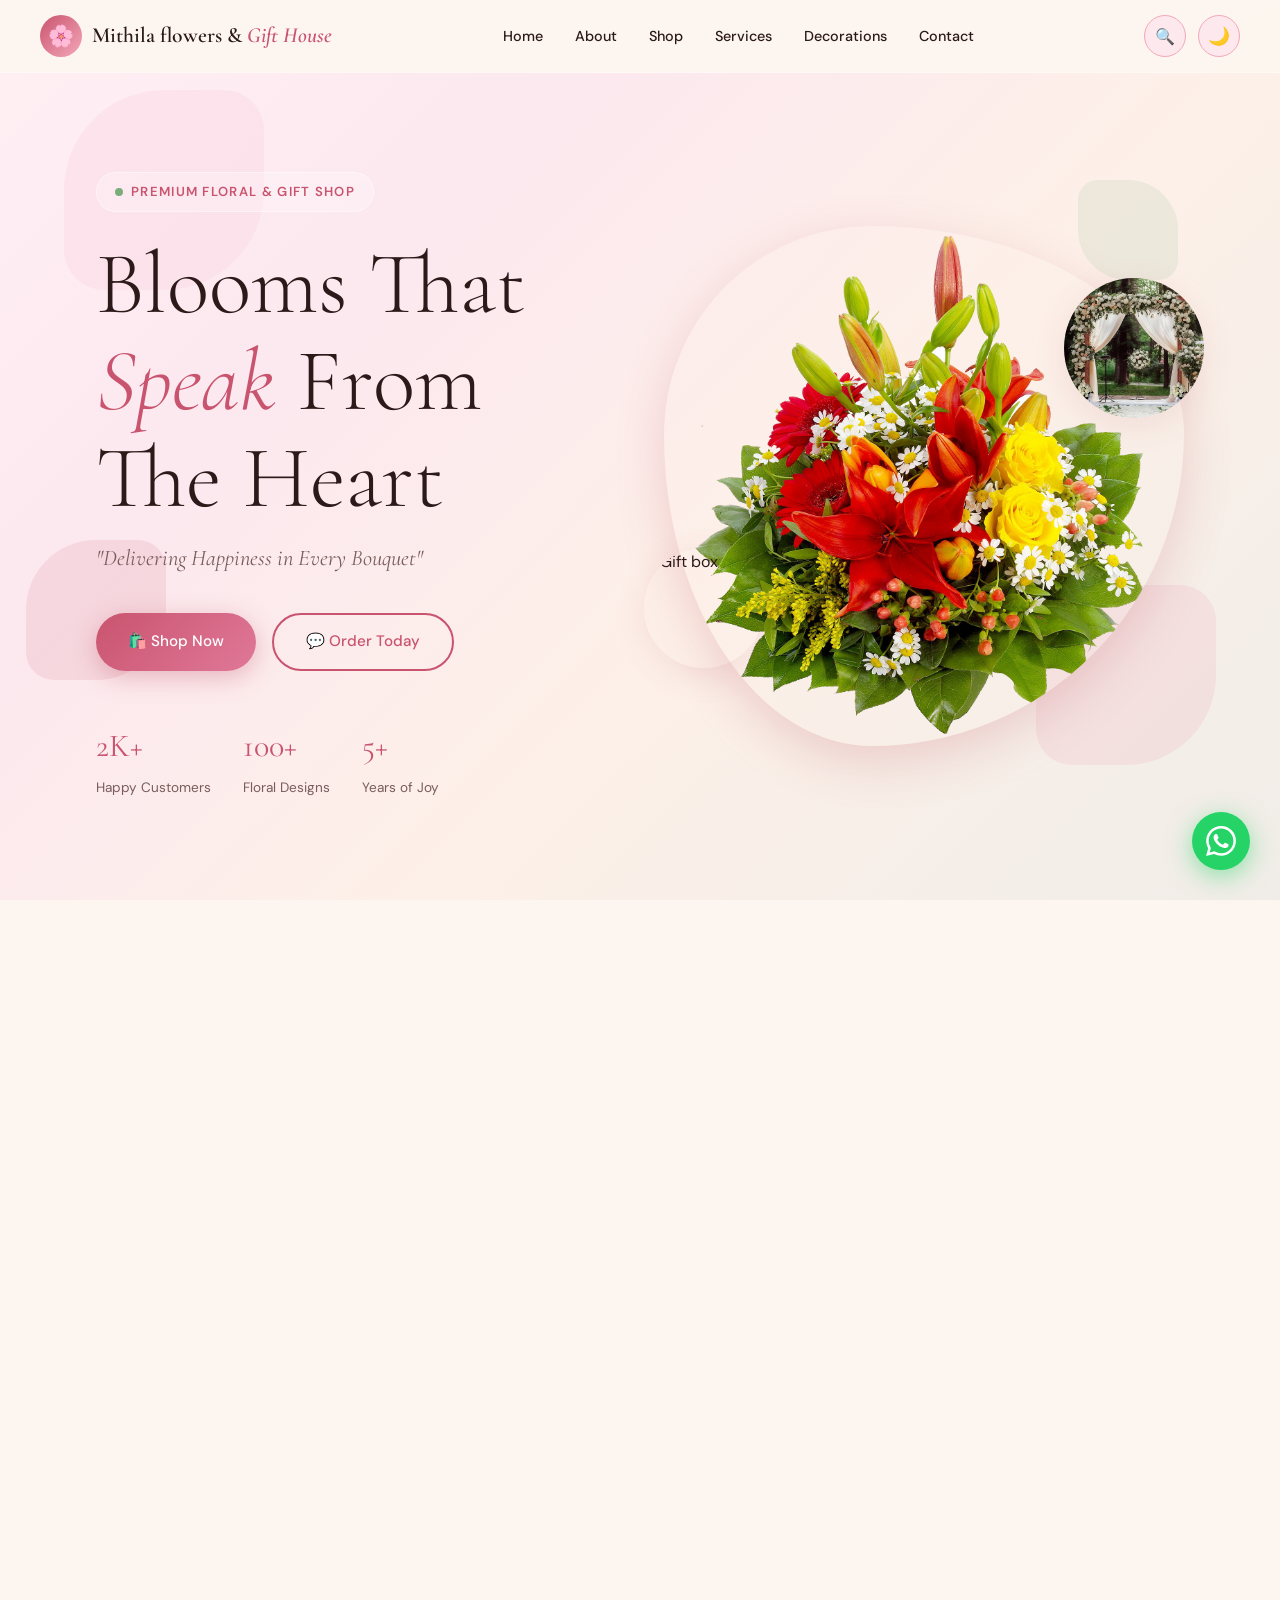
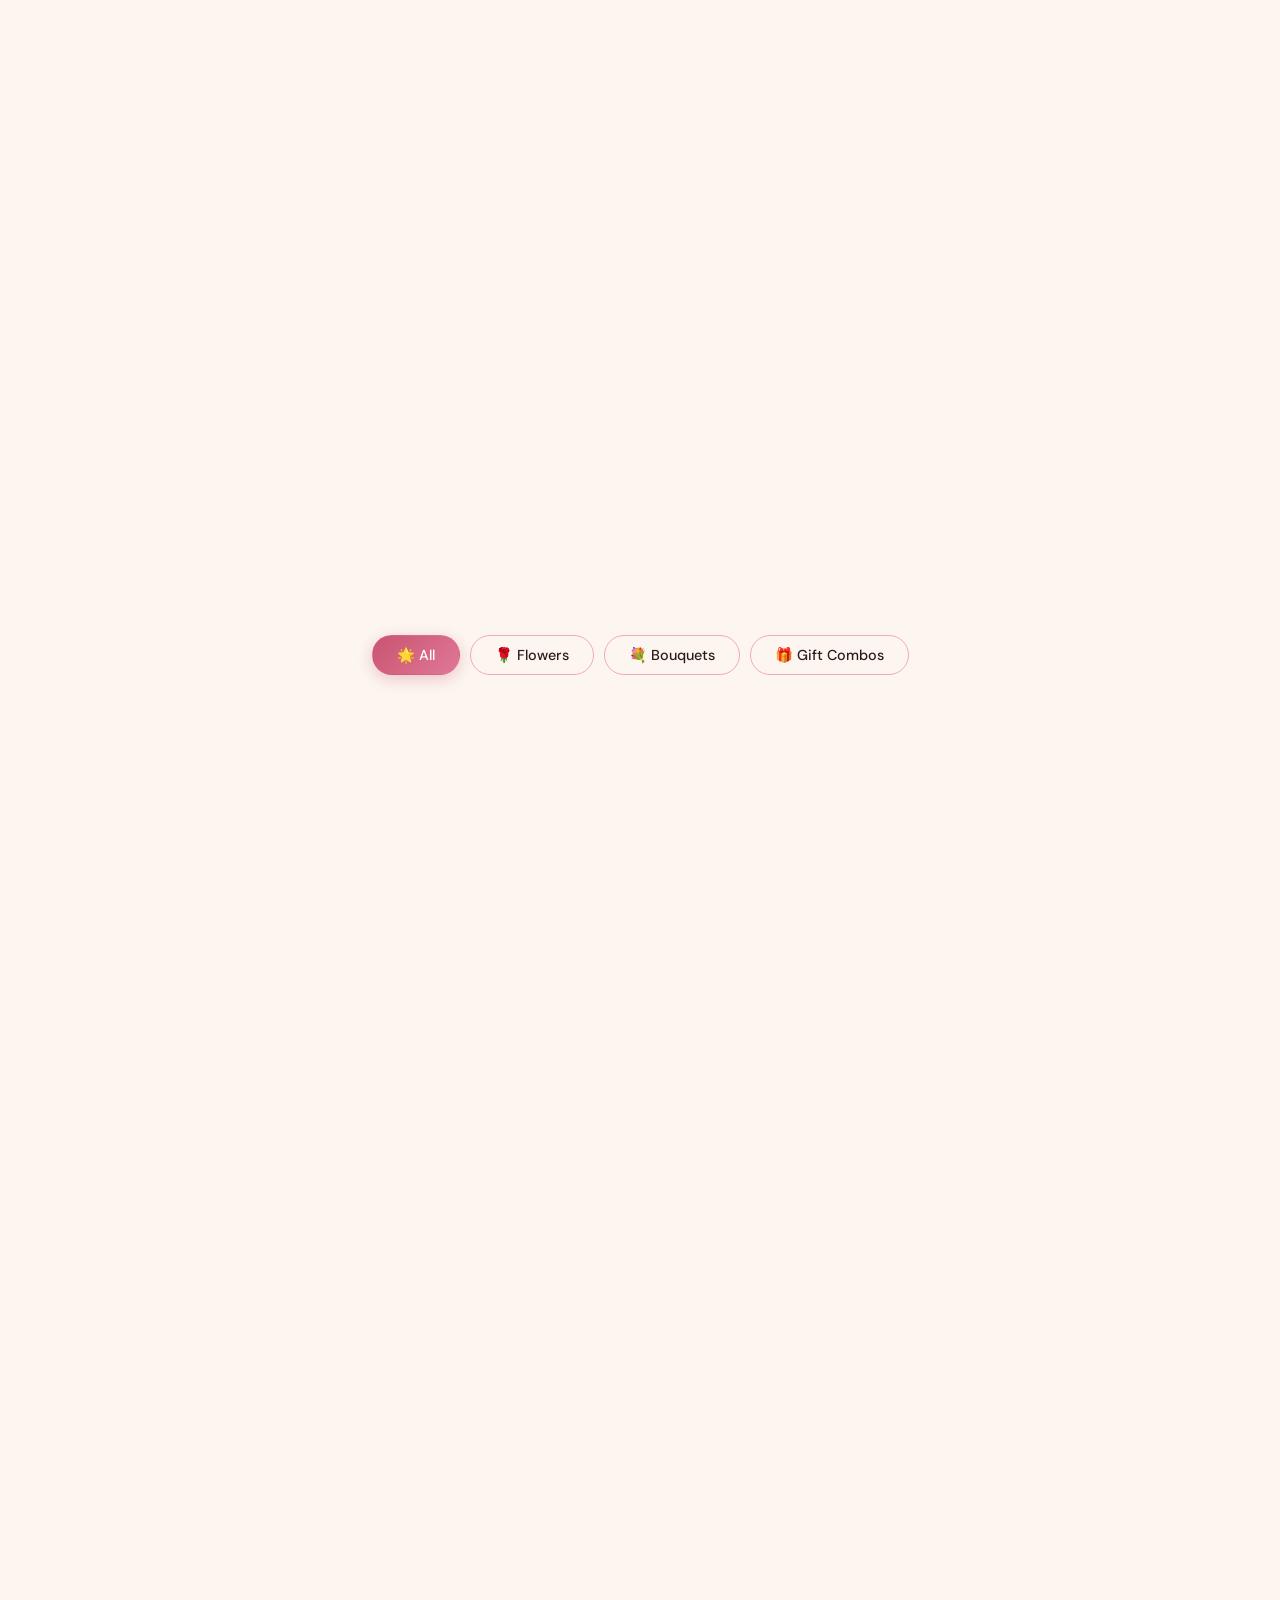
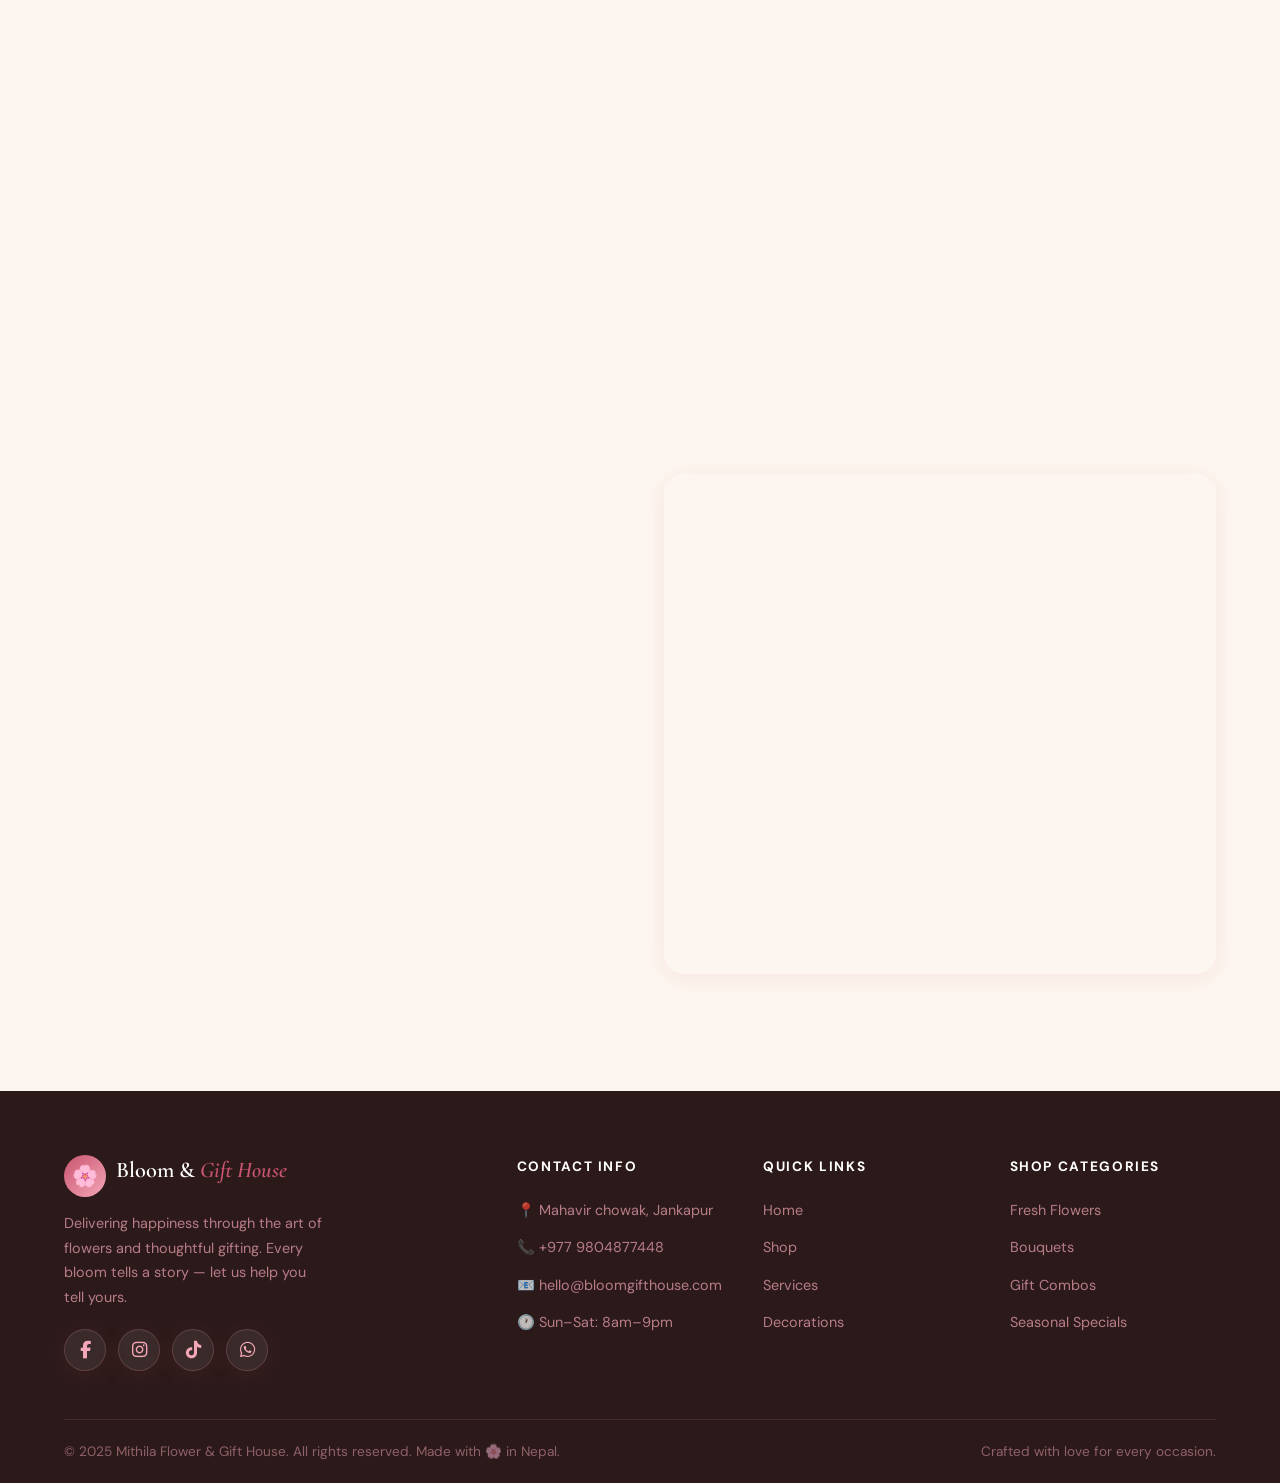
==== commit b46ce6c1: "Refactor index.html with updated links and content Updated contact information, image sources, and W" ====
--- a/index.html
+++ b/index.html
@@ -10,8 +10,10 @@
 <link rel="preconnect" href="https://fonts.googleapis.com">
 <link href="https://fonts.googleapis.com/css2?family=Cormorant+Garamond:ital,wght@0,300;0,400;0,600;1,300;1,400&family=DM+Sans:wght@300;400;500;600&display=swap" rel="stylesheet">
 <link rel="stylesheet" href="style.css">
+<link rel="stylesheet" href="https://cdnjs.cloudflare.com/ajax/libs/font-awesome/6.5.2/css/all.min.css">
 <script src="script.js"></script>
 </head>
+
 <body>
 
 <!-- ========== NAVBAR ========== -->
@@ -32,7 +34,7 @@
     <div class="nav-actions">
       <button class="nav-search-btn" onclick="toggleSearch()" title="Search">🔍</button>
       <button class="theme-toggle" onclick="toggleTheme()" id="themeBtn" title="Toggle Theme">🌙</button>
-      <button class="hamburger" onclick="toggleMenu()" id="hamburger" aria-label="Menu">
+      <button class="hamburger" onclick="toggleMenu(event)" id="hamburger" aria-label="Menu">
         <span></span><span></span><span></span>
       </button>
     </div>
@@ -68,6 +70,7 @@
     <div class="hero-petal"></div>
     <div class="hero-petal"></div>
   </div>
+  
   <div class="hero-inner">
     <div class="hero-content">
       <div class="hero-badge">
@@ -82,7 +85,7 @@
       <p class="hero-tagline">"Delivering Happiness in Every Bouquet"</p>
       <div class="hero-ctas">
         <a href="#shop" class="btn btn-primary">🛍️ Shop Now</a>
-        <a href="https://wa.me/message/35QEKO7T64MQO1" target="_blank" class="btn btn-outline" style="border-color:var(--rose);color:var(--rose);">💬 Order Today</a>
+        <a href="https://wa.me/9779804877448" target="_blank" class="btn btn-outline" style="border-color:var(--rose);color:var(--rose);">💬 Order Today</a>
       </div>
       <div class="hero-stats">
         <div class="hero-stat"><strong>2K+</strong><span>Happy Customers</span></div>
@@ -91,12 +94,12 @@
       </div>
     </div>
     <div class="hero-visual">
-      <img class="hero-img-main" src="gallery/F2.png" alt="Beautiful flower bouquet" loading="eager">
+      <img class="hero-img-main" src="/gallery/F2.png" alt="Beautiful flower bouquet" loading="eager">
       <div class="hero-img-float f1">
-        <img src="/Flower_shop/gallery/A6.jpg" alt="Pink rose">
+        <img src="/gallery/M5.jpg" alt="Pink rose">
       </div>
       <div class="hero-img-float f2">
-        <img src="/Flower_shop/gallery/M1.jpg" alt="Gift box">
+        <img src="https://images.unsplash.com/photo-1549465220-1a8b9238cd48?w=200&q=80" alt="Gift box">
       </div>
     </div>
   </div>
@@ -108,8 +111,8 @@
     <div class="about-grid">
       <div class="about-images reveal-left">
         <div class="about-badge-img"><strong>10+</strong><span>Years of Love</span></div>
-        <img class="about-img-main" src="/Flower_shop/gallery/F1.jpeg" alt="About Bloom & Gift House">
-        <img class="about-img-secondary" src="https://images.unsplash.com/photo-1533616688419-b7a585564566?w=400&q=80" alt="Flower arrangement">
+        <img class="about-img-main" src="/gallery/F2.webp" alt="About Bloom & Gift House">
+        <img class="about-img-secondary" src="/gallery/M3.jpg" alt="Flower arrangement">
       </div>
       <div class="about-content reveal-right">
         <span class="section-tag">Our Story</span>
@@ -123,7 +126,7 @@
           <div class="about-feature"><span class="ico">✨</span> <span>Premium decoration services available</span></div>
           <div class="about-feature"><span class="ico">💚</span> <span>100% satisfaction guaranteed</span></div>
         </div>
-        <a href="https://wa.me/9779800000000" target="_blank" class="btn btn-primary">Chat With Us 💬</a>
+        <a href="https://wa.me/9779804877448" target="_blank" class="btn btn-primary">Chat With Us 💬</a>
       </div>
     </div>
   </div>
@@ -142,7 +145,6 @@
       <button class="shop-tab active" onclick="filterProducts('all', this)">🌟 All</button>
       <button class="shop-tab" onclick="filterProducts('flowers', this)">🌹 Flowers</button>
       <button class="shop-tab" onclick="filterProducts('bouquets', this)">💐 Bouquets</button>
-      <button class="shop-tab" onclick="filterProducts('cakes', this)">🎂 Cakes</button>
       <button class="shop-tab" onclick="filterProducts('combos', this)">🎁 Gift Combos</button>
     </div>
     <div class="products-grid" id="productsGrid">
@@ -165,37 +167,37 @@
         <div class="service-icon">💐</div>
         <h4>Custom Bouquet Design</h4>
         <p>Tell us your vision and our expert florists will craft a bespoke bouquet that speaks directly to the heart of your loved one.</p>
-        <a href="https://wa.me/9779800000000" target="_blank" class="btn-buy">Book Now 💬</a>
+        <a href="https://wa.me/9779804877448" target="_blank" class="btn-buy">Book Now 💬</a>
       </div>
       <div class="service-card reveal">
         <div class="service-icon">🎂</div>
         <h4>Cake &amp; Flower Packages</h4>
         <p>Celebrate in style with our curated cake and flower pairings — perfect for birthdays, anniversaries, and every milestone moment.</p>
-        <a href="https://wa.me/9779800000000" target="_blank" class="btn-buy">Book Now 💬</a>
+        <a href="https://wa.me/9779804877448" target="_blank" class="btn-buy">Book Now 💬</a>
       </div>
       <div class="service-card reveal">
         <div class="service-icon">🎁</div>
         <h4>Corporate Gifting</h4>
         <p>Impress clients, reward teams, and strengthen relationships with our premium corporate gift solutions, fully branded and bespoke.</p>
-        <a href="https://wa.me/9779800000000" target="_blank" class="btn-buy">Book Now 💬</a>
+        <a href="https://wa.me/9779804877448" target="_blank" class="btn-buy">Book Now 💬</a>
       </div>
       <div class="service-card reveal">
         <div class="service-icon">🚚</div>
         <h4>Same-Day Delivery</h4>
         <p>Never miss an important moment. Order before noon and we guarantee fresh, beautiful delivery to your doorstep the very same day.</p>
-        <a href="https://wa.me/9779800000000" target="_blank" class="btn-buy">Order Now 💬</a>
+        <a href="https://wa.me/9779804877448" target="_blank" class="btn-buy">Order Now 💬</a>
       </div>
       <div class="service-card reveal">
         <div class="service-icon">💍</div>
         <h4>Wedding Floral Styling</h4>
         <p>From bridal bouquets to full ceremony florals, we create breathtaking floral experiences that make your wedding day magical.</p>
-        <a href="https://wa.me/9779800000000" target="_blank" class="btn-buy">Enquire 💬</a>
+        <a href="https://wa.me/9779804877448" target="_blank" class="btn-buy">Enquire 💬</a>
       </div>
       <div class="service-card reveal">
         <div class="service-icon">🌿</div>
         <h4>Floral Subscription</h4>
         <p>Keep your home or office alive with fresh blooms every week. Subscribe to our weekly or monthly floral arrangement service.</p>
-        <a href="https://wa.me/9779800000000" target="_blank" class="btn-buy">Subscribe 💬</a>
+        <a href="https://wa.me/9779804877448" target="_blank" class="btn-buy">Subscribe 💬</a>
       </div>
     </div>
   </div>
@@ -222,7 +224,7 @@
           <div class="decor-icon">🎂</div>
           <h4>Birthday Decorations</h4>
           <p>Make every birthday unforgettable with our vibrant, creative, and personalized birthday setups — balloons, floral arches, and so much more.</p>
-          <a href="https://wa.me/9779800000000" target="_blank" class="btn-buy">Book Now 💬</a>
+          <a href="https://wa.me/9779804877448" target="_blank" class="btn-buy">Book Now 💬</a>
         </div>
       </div>
       <div class="decor-card reveal">
@@ -234,7 +236,7 @@
           <div class="decor-icon">💍</div>
           <h4>Wedding Decorations</h4>
           <p>Create the wedding of your dreams with our luxurious floral backdrops, mandap decor, table centerpieces, and enchanting ceremony setups.</p>
-          <a href="https://wa.me/9779800000000" target="_blank" class="btn-buy">Book Now 💬</a>
+          <a href="https://wa.me/9779804877448" target="_blank" class="btn-buy">Book Now 💬</a>
         </div>
       </div>
       <div class="decor-card reveal">
@@ -246,7 +248,7 @@
           <div class="decor-icon">❤️</div>
           <h4>Anniversary Decorations</h4>
           <p>Celebrate your love story with romantic candle setups, rose petal arrangements, and personalized décor that speaks volumes of your journey together.</p>
-          <a href="https://wa.me/9779800000000" target="_blank" class="btn-buy">Book Now 💬</a>
+          <a href="https://wa.me/9779804877448" target="_blank" class="btn-buy">Book Now 💬</a>
         </div>
       </div>
       <div class="decor-card reveal">
@@ -258,7 +260,7 @@
           <div class="decor-icon">👶</div>
           <h4>Baby Shower &amp; Surprise</h4>
           <p>Welcome the newest member of your family with our whimsical, pastel-themed baby shower decorations and surprise party setups that delight and amaze.</p>
-          <a href="https://wa.me/9779800000000" target="_blank" class="btn-buy">Book Now 💬</a>
+          <a href="https://wa.me/9779804877448" target="_blank" class="btn-buy">Book Now 💬</a>
         </div>
       </div>
       <div class="decor-card reveal">
@@ -270,7 +272,7 @@
           <div class="decor-icon">🏢</div>
           <h4>Corporate Event Decorations</h4>
           <p>Elevate your brand's events with sophisticated, professional décor — from product launches and office parties to award ceremonies and conferences.</p>
-          <a href="https://wa.me/9779800000000" target="_blank" class="btn-buy">Book Now 💬</a>
+          <a href="https://wa.me/9779804877448" target="_blank" class="btn-buy">Book Now 💬</a>
         </div>
       </div>
       <div class="decor-card reveal">
@@ -282,7 +284,7 @@
           <div class="decor-icon">🎊</div>
           <h4>Special Occasion Decor</h4>
           <p>Graduation, farewell, retirement, or any milestone — we design bespoke decorations that honour your special moments with elegance and warmth.</p>
-          <a href="https://wa.me/9779800000000" target="_blank" class="btn-buy">Book Now 💬</a>
+          <a href="https://wa.me/9779804877448" target="_blank" class="btn-buy">Book Now 💬</a>
         </div>
       </div>
     </div>
@@ -391,14 +393,14 @@
             <div class="icon">📍</div>
             <div class="contact-item-text">
               <strong>Our Address</strong>
-              <span>Thamel, Kathmandu, Nepal</span>
+              <span>Mahavir chowak, Jankapur, Nepal</span>
             </div>
           </div>
           <div class="contact-item">
             <div class="icon">📞</div>
             <div class="contact-item-text">
               <strong>Phone / WhatsApp</strong>
-              <span>+977 9800000000</span>
+              <span>+977 9804877448</span>
             </div>
           </div>
           <div class="contact-item">
@@ -412,7 +414,7 @@
             <div class="icon">🕐</div>
             <div class="contact-item-text">
               <strong>Working Hours</strong>
-              <span>Sun–Fri: 9am–7pm | Sat: 10am–5pm</span>
+              <span>Sun–Sat: 8am–9pm | Online anytime contact with us</span>
             </div>
           </div>
         </div>
@@ -428,19 +430,6 @@
     </div>
   </div>
 </section>
-
-<!-- ========== NEWSLETTER ==========
-<section id="newsletter">
-  <div class="container">
-    <span class="section-tag" style="background:rgba(255,255,255,0.2);color:#fff;">Stay Connected</span>
-    <h2>Subscribe to Our Newsletter</h2>
-    <p>Get exclusive offers, seasonal collections, and floral inspiration delivered to your inbox.</p>
-    <form class="newsletter-form" onsubmit="handleNewsletter(event)">
-      <input type="email" placeholder="Enter your email address…" required>
-      <button type="submit">Subscribe 🌸</button>
-    </form>
-  </div>
-</section> -->
 
 <!-- ========== FOOTER ========== -->
 <footer>
@@ -453,21 +442,38 @@
         </div>
         <p>Delivering happiness through the art of flowers and thoughtful gifting. Every bloom tells a story — let us help you tell yours.</p>
         <div class="social-links">
-          <a href="#" class="social-link" title="Facebook">📘</a>
-          <a href="#" class="social-link" title="Instagram">📸</a>
-          <a href="#" class="social-link" title="TikTok">🎵</a>
-          <a href="https://wa.me/9779800000000" target="_blank" class="social-link" title="WhatsApp">💬</a>
-        </div>
-      </div>
+          <a href="https://facebook.com" class="social-link" title="Facebook" target="_blank">
+            <i class="fab fa-facebook-f"></i>
+          </a>
+          <a href="https://www.instagram.com/feelflower1176?utm_source=ig_web_button_share_sheet&igsh=ZDNlZDc0MzIxNw==" class="social-link" title="Instagram" target="_blank">
+            <i class="fab fa-instagram"></i>
+          </a>
+          <a href="https://www.tiktok.com/@mithilaflowers1176?is_from_webapp=1&sender_device=pc" class="social-link" title="TikTok" target="_blank">
+            <i class="fab fa-tiktok"></i>
+          </a>
+          <a href="https://wa.me/9779804877448" class="social-link" title="WhatsApp" target="_blank">
+            <i class="fab fa-whatsapp"></i>
+          </a>
+        </div>
+      </div>
+
+        <div class="footer-col">
+        <h5>Contact Info</h5>
+        <ul>
+          <li><a href="#">📍 Mahavir chowak, Jankapur</a></li>
+          <li><a href="tel:+9779804877448">📞 +977 9804877448</a></li>
+          <li><a href="mailto:hello@bloomgifthouse.com">📧 hello@bloomgifthouse.com</a></li>
+          <li><a href="#">🕐 Sun–Sat: 8am–9pm</a></li>
+        </ul>
+      </div>
+
       <div class="footer-col">
         <h5>Quick Links</h5>
         <ul>
           <li><a href="#hero">Home</a></li>
-          <li><a href="#about">About Us</a></li>
           <li><a href="#shop">Shop</a></li>
           <li><a href="#services">Services</a></li>
           <li><a href="#decorations">Decorations</a></li>
-          <li><a href="#contact">Contact</a></li>
         </ul>
       </div>
       <div class="footer-col">
@@ -479,15 +485,7 @@
           <li><a href="#shop">Seasonal Specials</a></li>
         </ul>
       </div>
-      <div class="footer-col">
-        <h5>Contact Info</h5>
-        <ul>
-          <li><a href="#">📍 Mahavir chowak, Jankapur</a></li>
-          <li><a href="tel:+9779804877448">📞 +977 9804877448</a></li>
-          <li><a href="mailto:hello@bloomgifthouse.com">📧 hello@bloomgifthouse.com</a></li>
-          <li><a href="#">🕐 Sun–Fri: 9am–7pm</a></li>
-        </ul>
-      </div>
+      
     </div>
     <div class="footer-bottom">
       <p>© 2025 Mithila Flower &amp; Gift House. All rights reserved. Made with 🌸 in Nepal.</p>
@@ -498,7 +496,7 @@
   
 </footer>
 <!-- ========== WHATSAPP FLOAT ========== -->
-<a href="https://wa.me/message/35QEKO7T64MQO1" target="_blank" class="whatsapp-float" title="Chat on WhatsApp">
+<a href="https://wa.me/9779804877448" target="_blank" class="whatsapp-float" title="Chat on WhatsApp">
   <span class="whatsapp-tooltip">Chat with us!</span>
   <svg viewBox="0 0 24 24" xmlns="http://www.w3.org/2000/svg">
     <path d="M17.472 14.382c-.297-.149-1.758-.867-2.03-.967-.273-.099-.471-.148-.67.15-.197.297-.767.966-.94 1.164-.173.199-.347.223-.644.075-.297-.15-1.255-.463-2.39-1.475-.883-.788-1.48-1.761-1.653-2.059-.173-.297-.018-.458.13-.606.134-.133.298-.347.446-.52.149-.174.198-.298.298-.497.099-.198.05-.371-.025-.52-.075-.149-.669-1.612-.916-2.207-.242-.579-.487-.5-.669-.51-.173-.008-.371-.01-.57-.01-.198 0-.52.074-.792.372-.272.297-1.04 1.016-1.04 2.479 0 1.462 1.065 2.875 1.213 3.074.149.198 2.096 3.2 5.077 4.487.709.306 1.262.489 1.694.625.712.227 1.36.195 1.871.118.571-.085 1.758-.719 2.006-1.413.248-.694.248-1.289.173-1.413-.074-.124-.272-.198-.57-.347m-5.421 7.403h-.004a9.87 9.87 0 01-5.031-1.378l-.361-.214-3.741.982.998-3.648-.235-.374a9.86 9.86 0 01-1.51-5.26c.001-5.45 4.436-9.884 9.888-9.884 2.64 0 5.122 1.03 6.988 2.898a9.825 9.825 0 012.893 6.994c-.003 5.45-4.437 9.884-9.885 9.884m8.413-18.297A11.815 11.815 0 0012.05 0C5.495 0 .16 5.335.157 11.892c0 2.096.547 4.142 1.588 5.945L.057 24l6.305-1.654a11.882 11.882 0 005.683 1.448h.005c6.554 0 11.89-5.335 11.893-11.893a11.821 11.821 0 00-3.48-8.413z"/>
@@ -508,5 +506,6 @@
 <!-- ========== SCROLL TO TOP ========== -->
 <button class="scroll-top" id="scrollTop" onclick="window.scrollTo({top:0,behavior:'smooth'})" title="Back to top">↑</button>
 
+
 </body>
-</html>+</html>
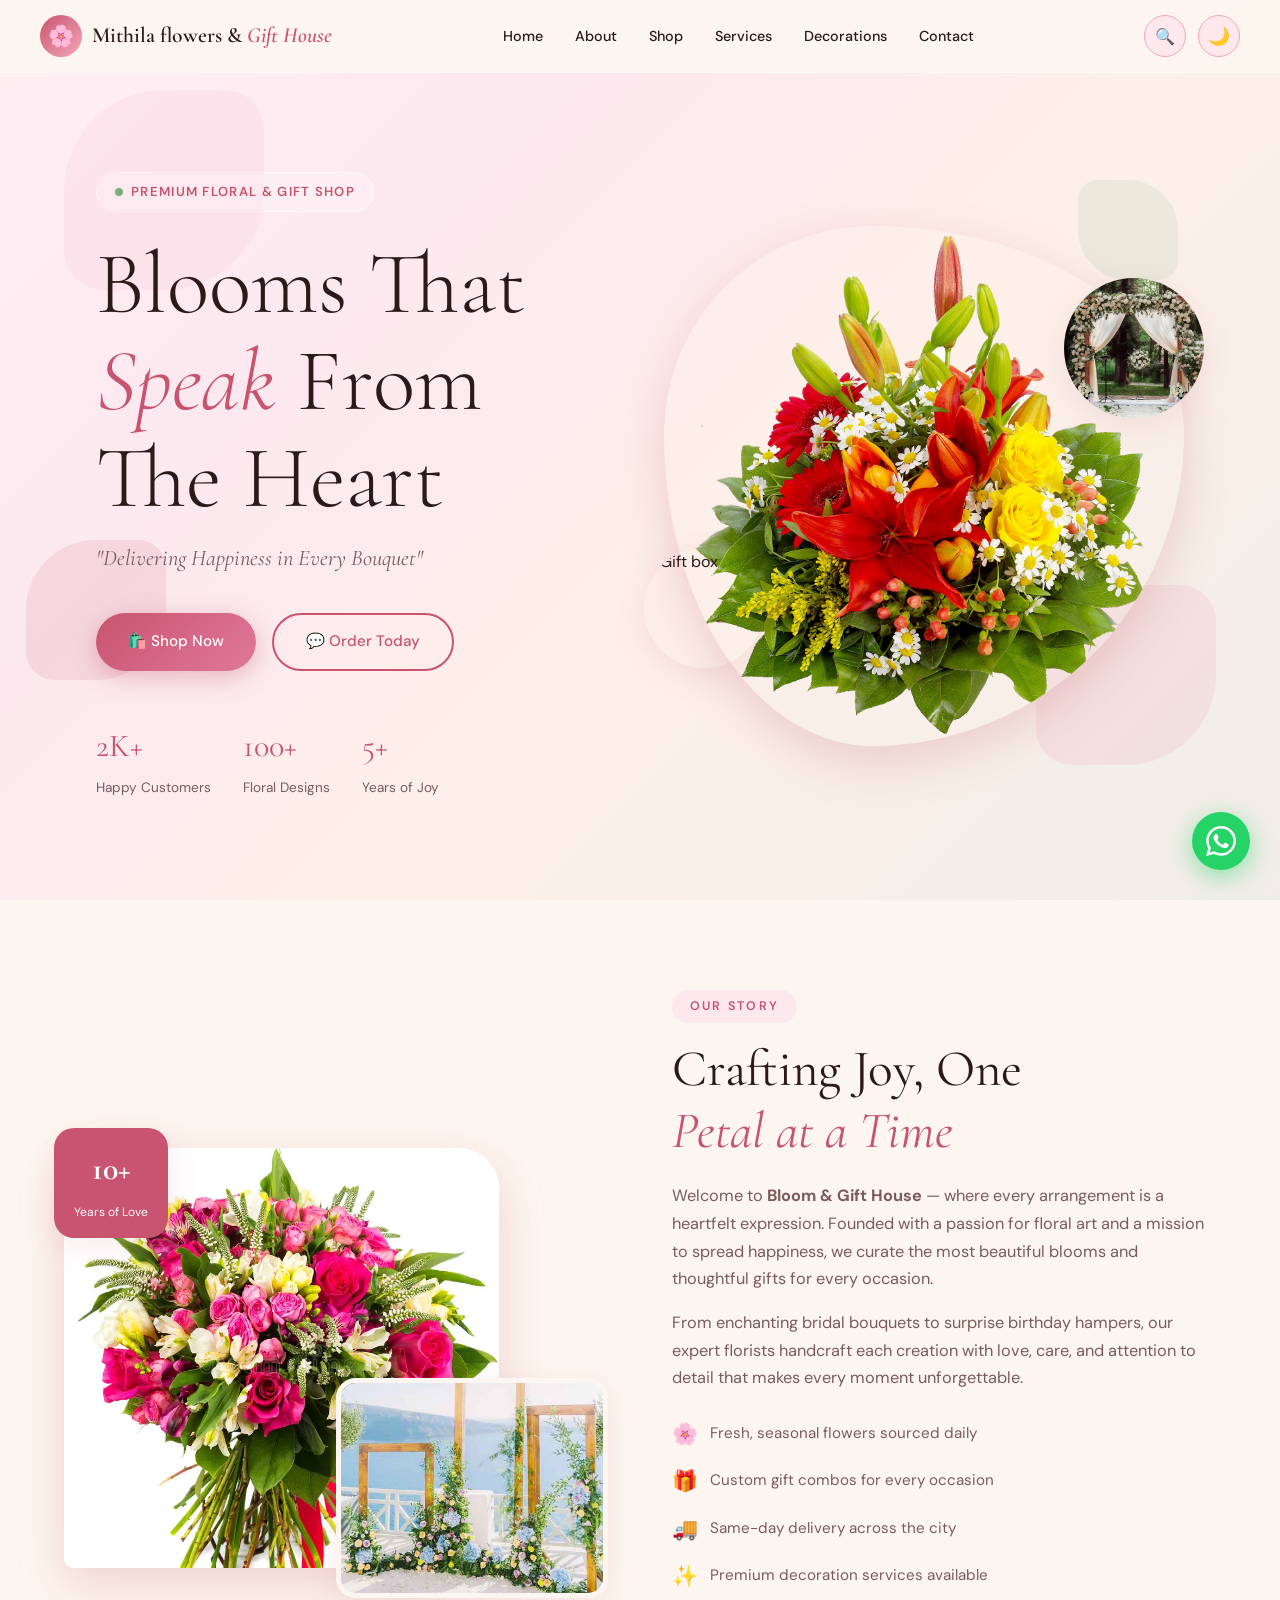
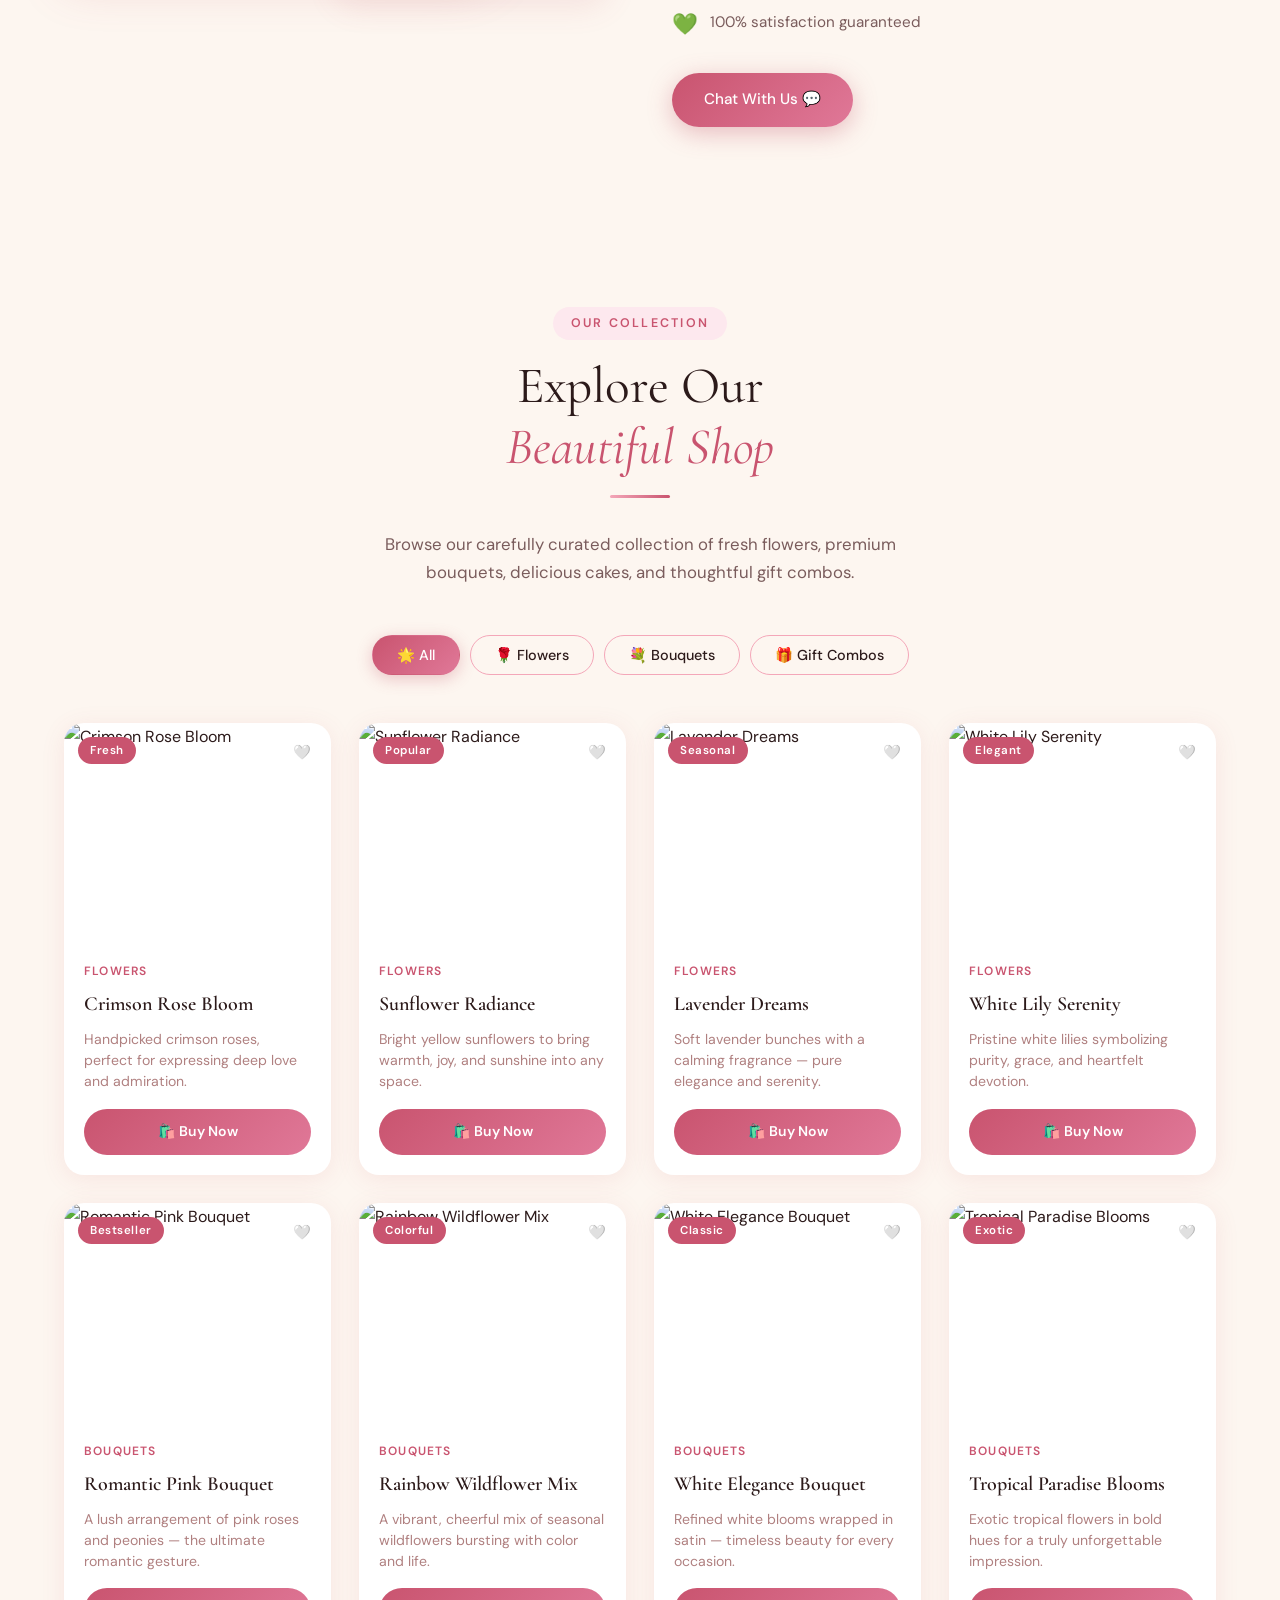
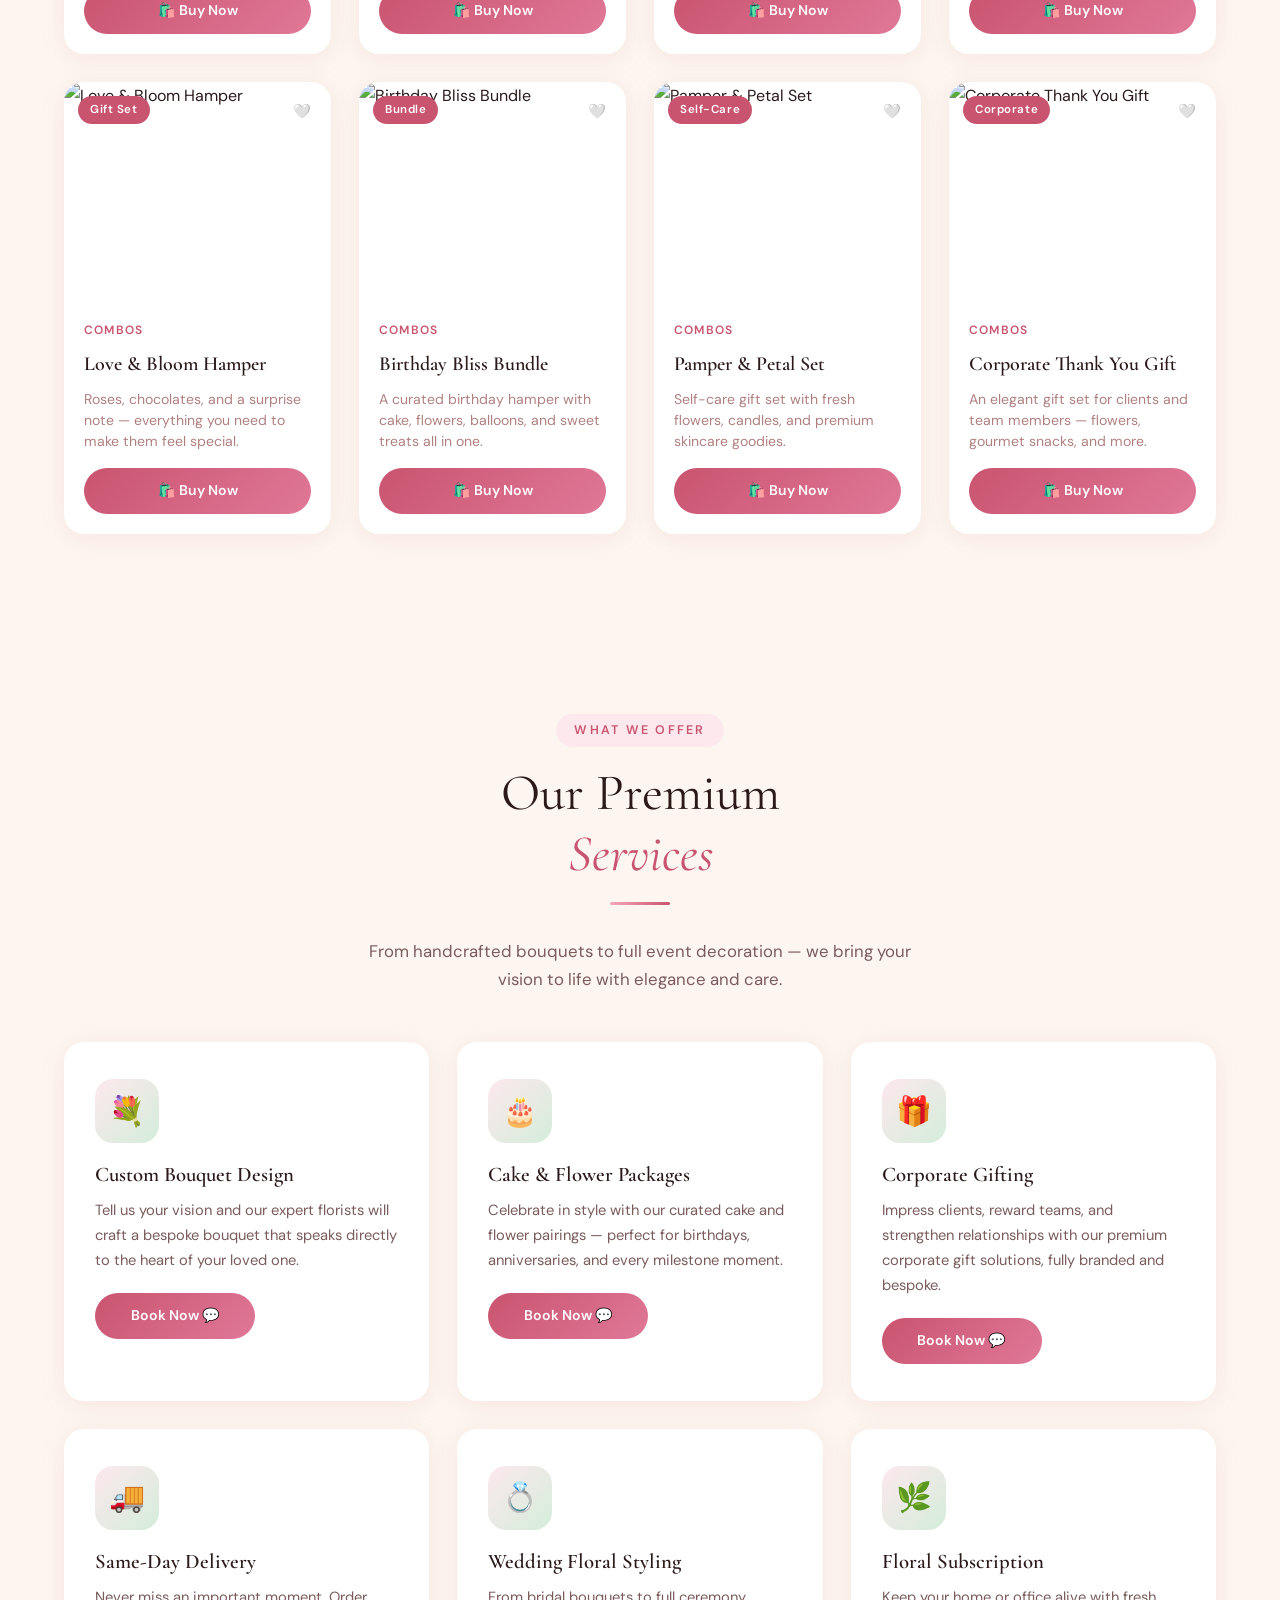
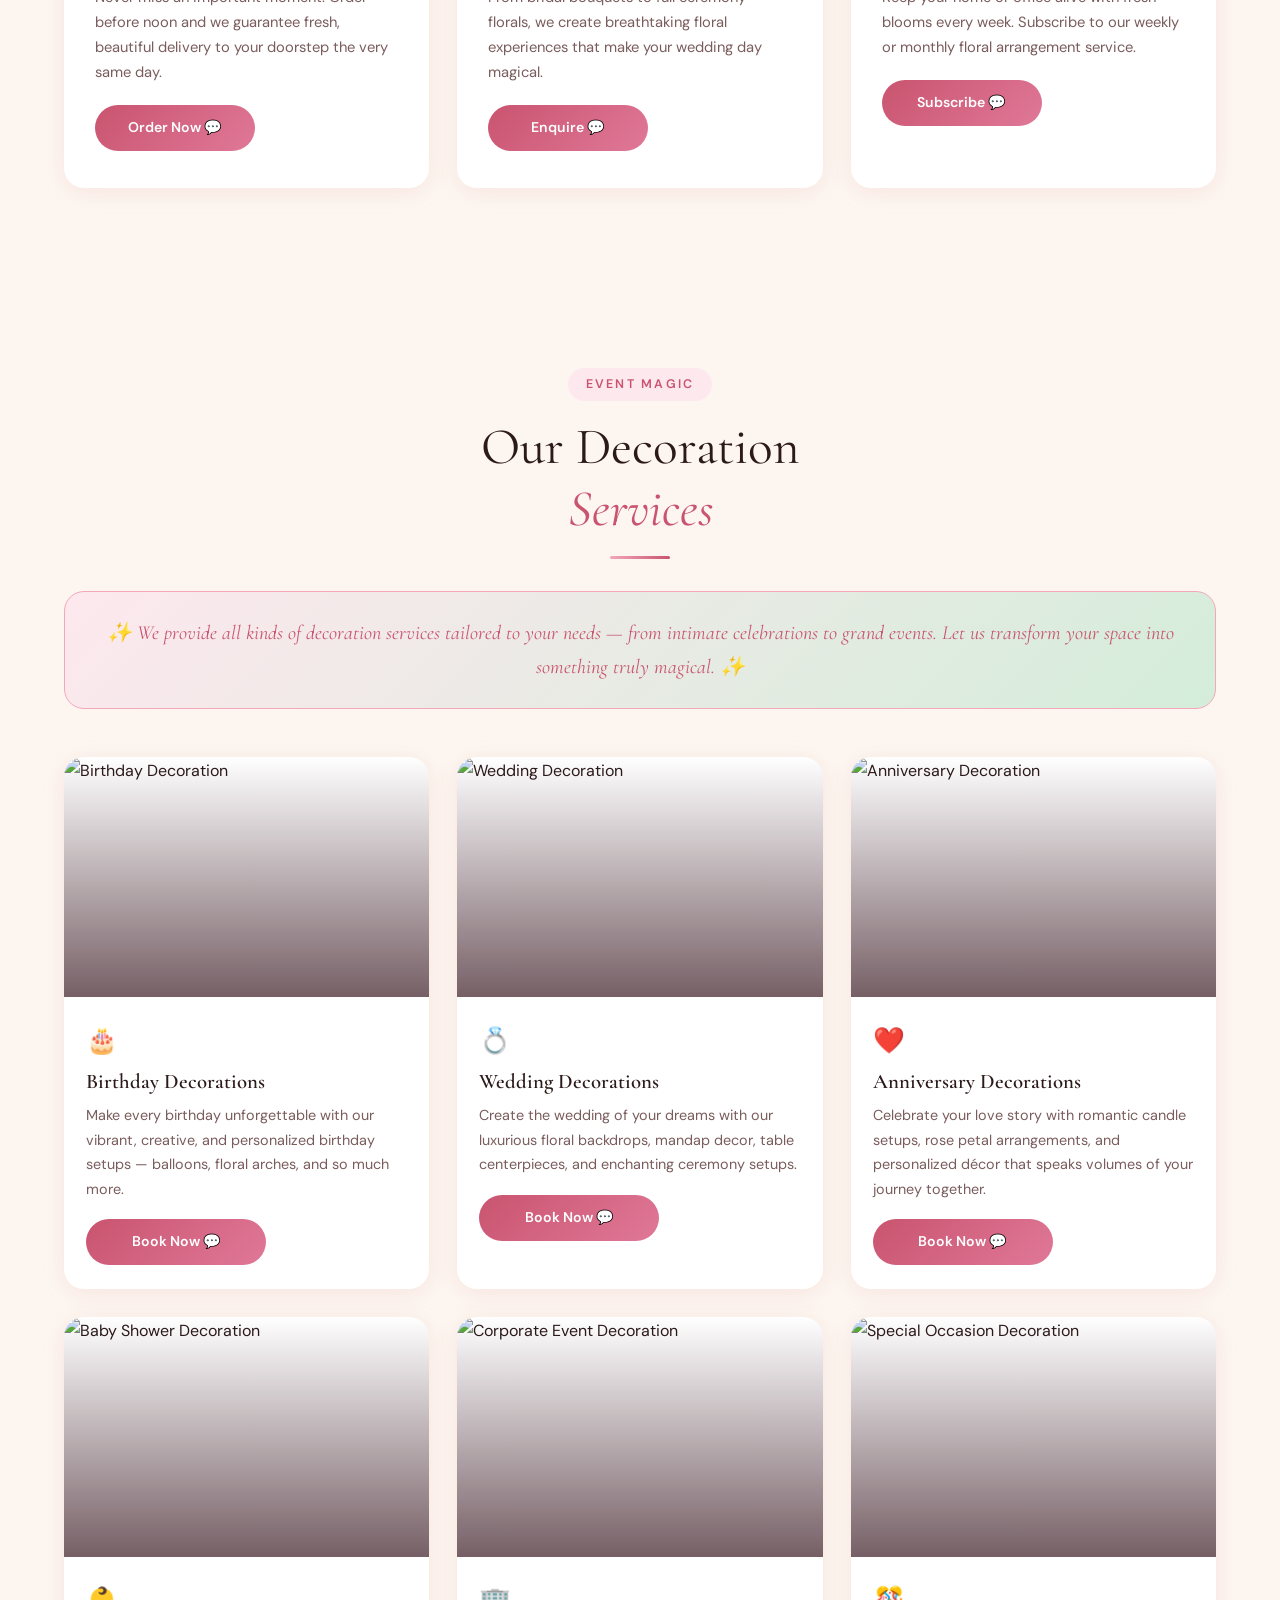
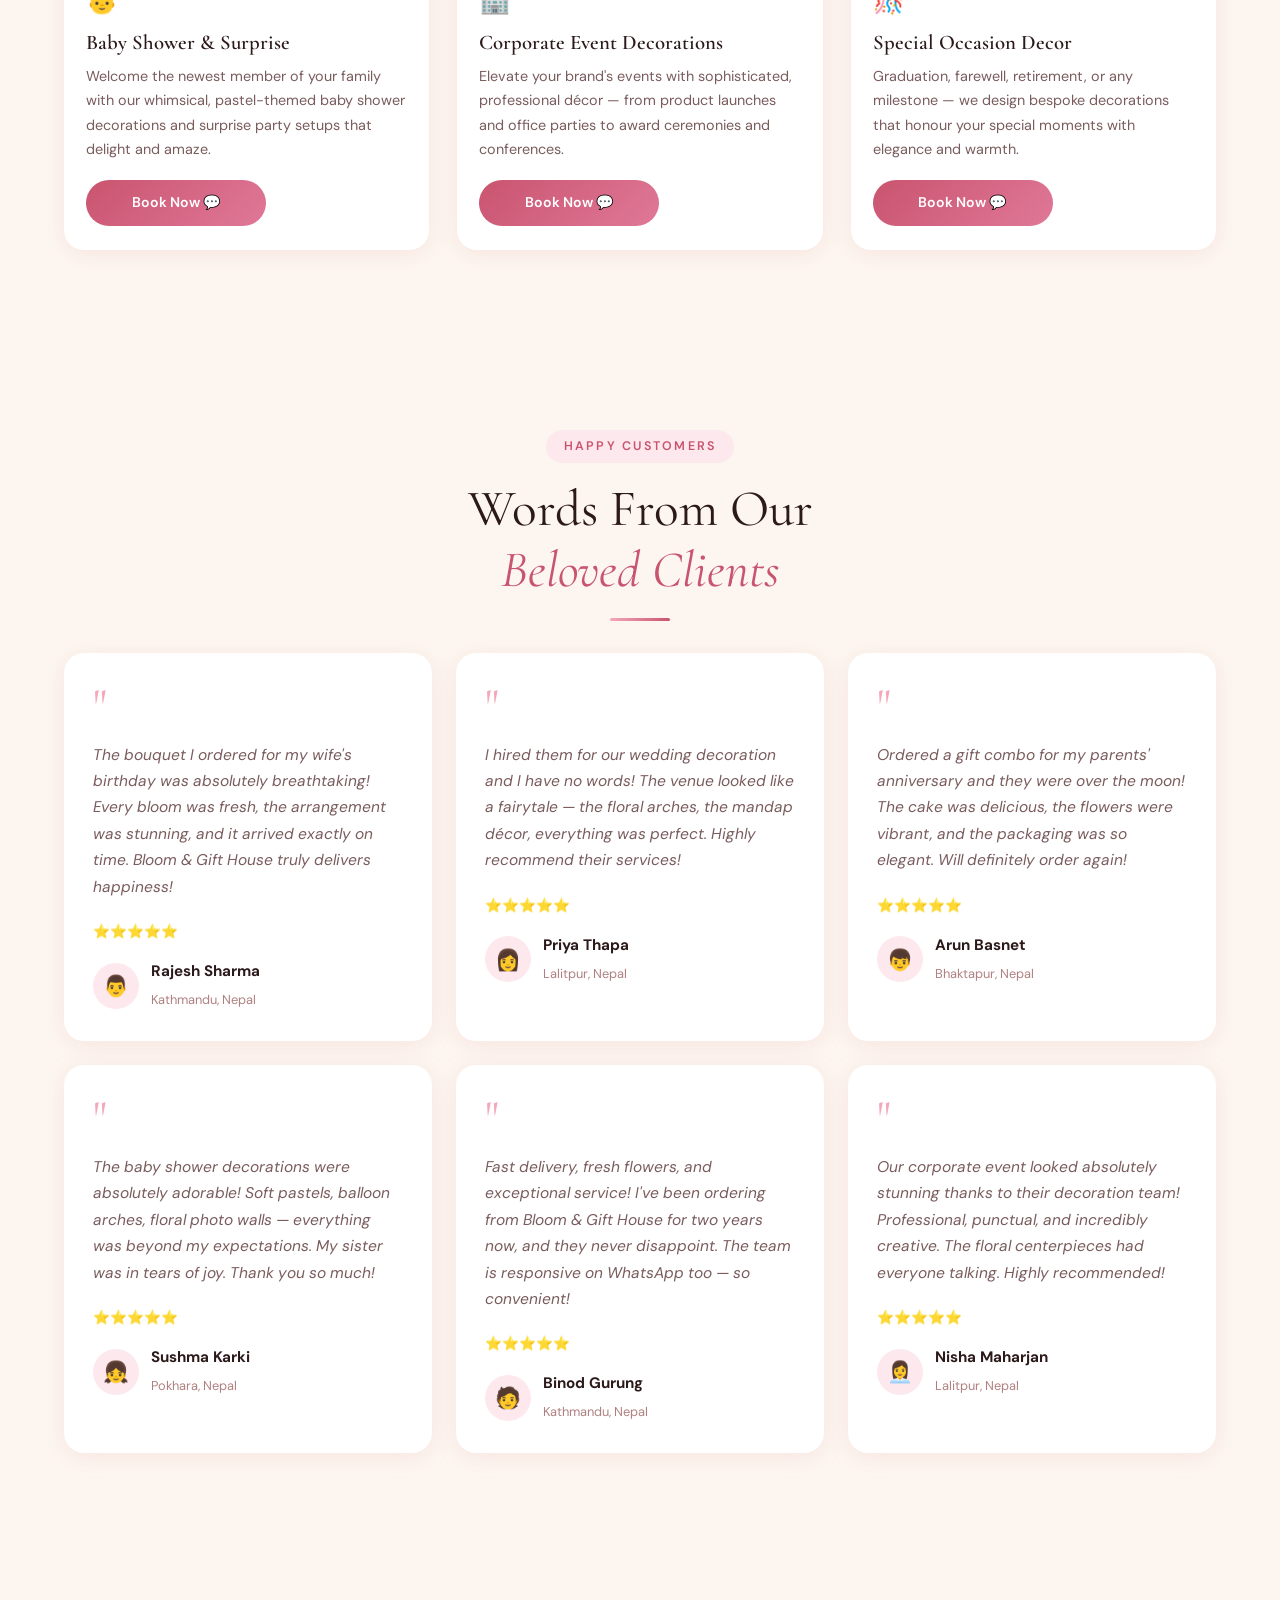
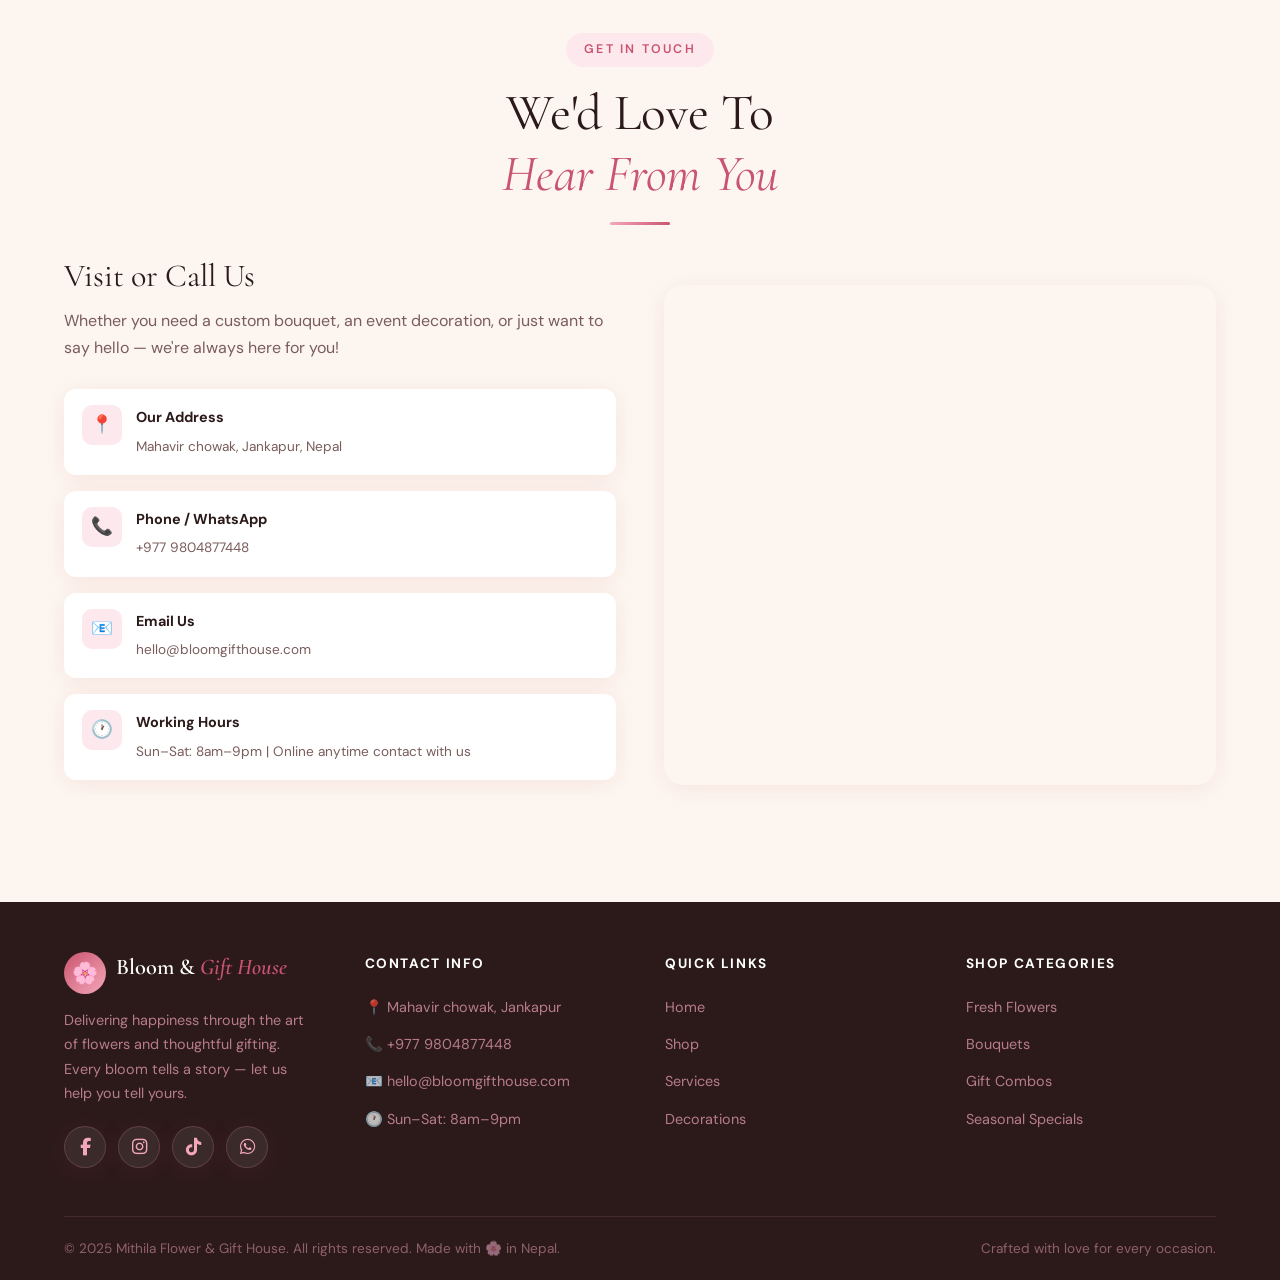
==== commit 5cfbe291: "Fix image source path in index.html Updated image source path for hero image." ====
--- a/index.html
+++ b/index.html
@@ -94,7 +94,7 @@
       </div>
     </div>
     <div class="hero-visual">
-      <img class="hero-img-main" src="/gallery/F2.png" alt="Beautiful flower bouquet" loading="eager">
+      <img class="hero-img-main" src="gallery/F2.png" alt="Beautiful flower bouquet" loading="eager">
       <div class="hero-img-float f1">
         <img src="/gallery/M5.jpg" alt="Pink rose">
       </div>
--- a/style.css
+++ b/style.css
@@ -766,12 +766,12 @@
 footer {
   background: var(--footer-bg);
   color: var(--footer-text);
-  padding: 64px 0 0;
+  padding: 50px 20px 0;
 }
 .footer-grid {
   display: grid;
-  grid-template-columns: 2fr 1fr 1fr 1fr;
-  gap: 40px; margin-bottom: 48px;
+  grid-template-columns: 1fr 1fr 1fr 1fr;
+  gap: 50px; margin-bottom: 48px;
 }
 .footer-brand .nav-logo-text { color: #fff; margin-bottom: 12px; font-size: 1.4rem; }
 .footer-brand p { color: rgba(244,167,185,0.7); font-size: 0.9rem; max-width: 260px; margin-bottom: 20px; }
@@ -1033,4 +1033,4 @@
   .search-box { padding: 24px 18px; width: 95%; border-radius: 18px; }
   .search-box h3 { font-size: 1.3rem; }
   .search-input-wrap input { font-size: 0.9rem; padding: 12px 48px 12px 16px; }
-}+}
